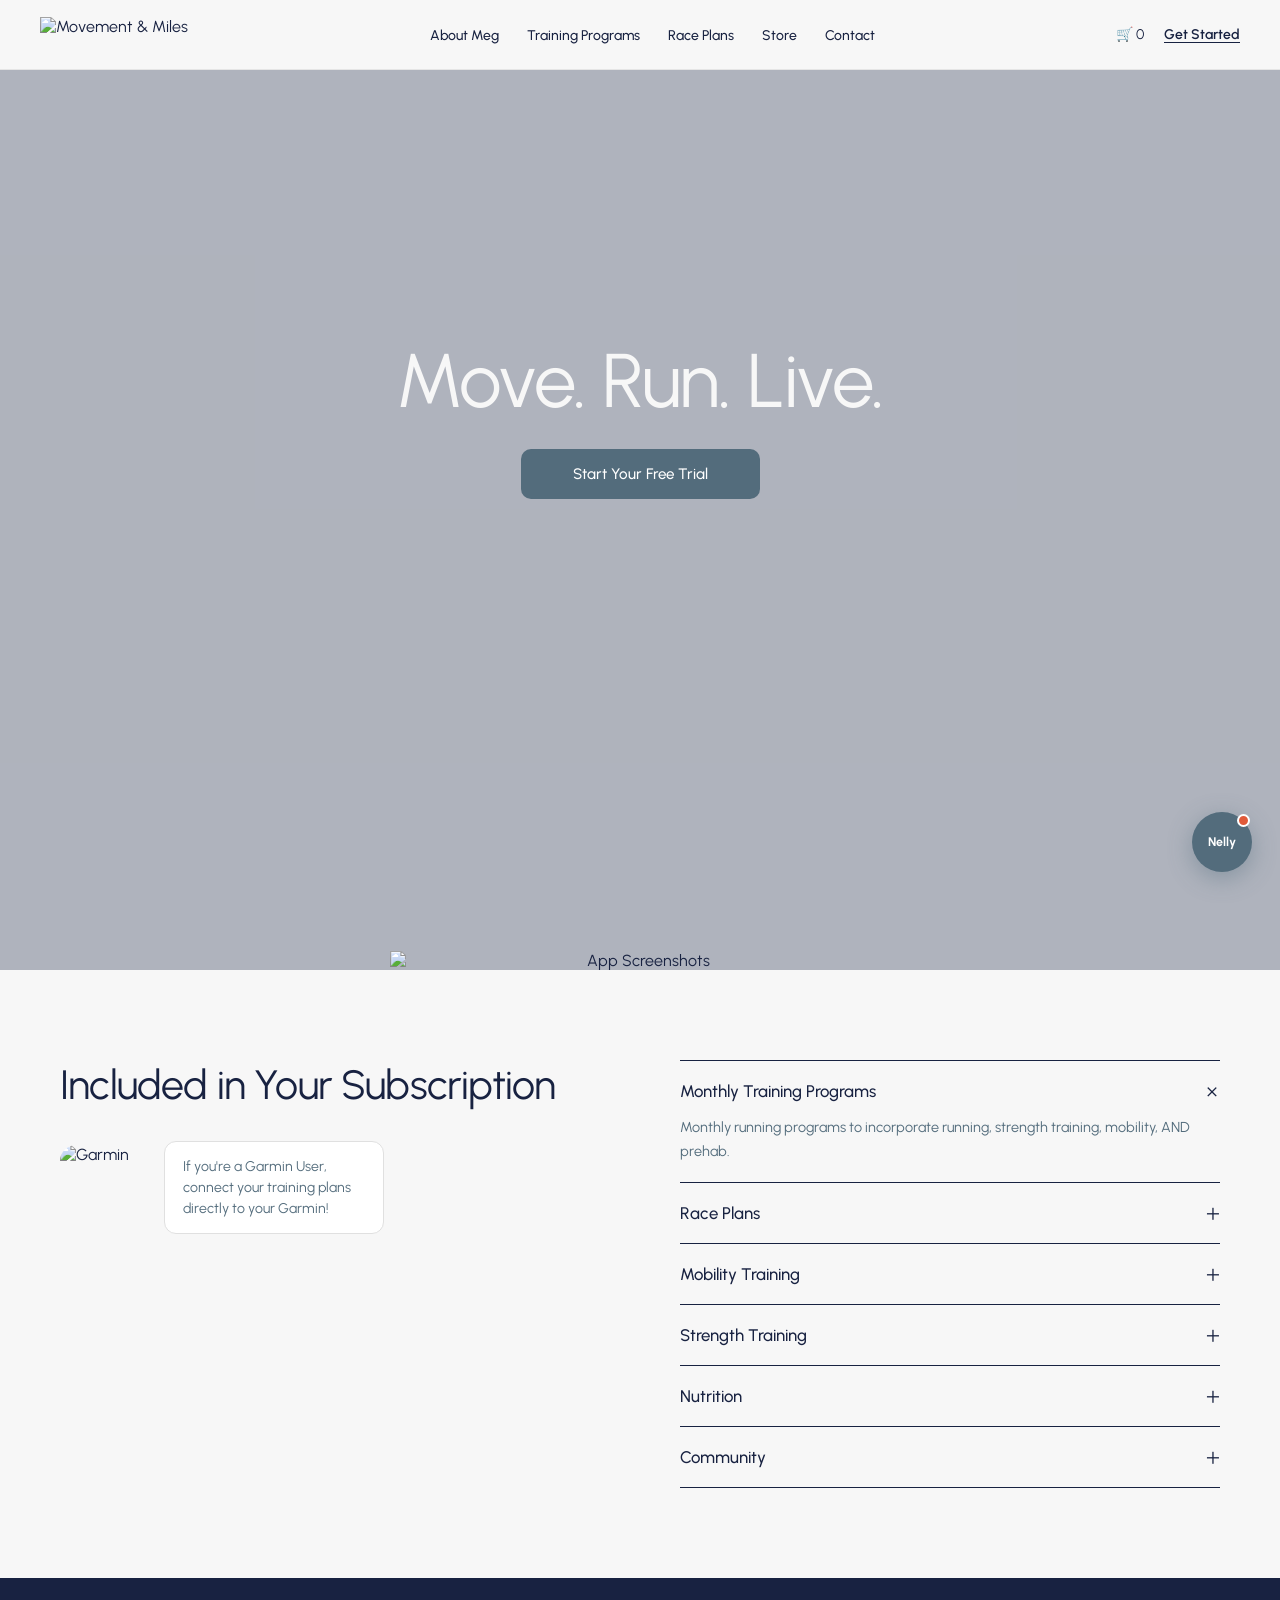
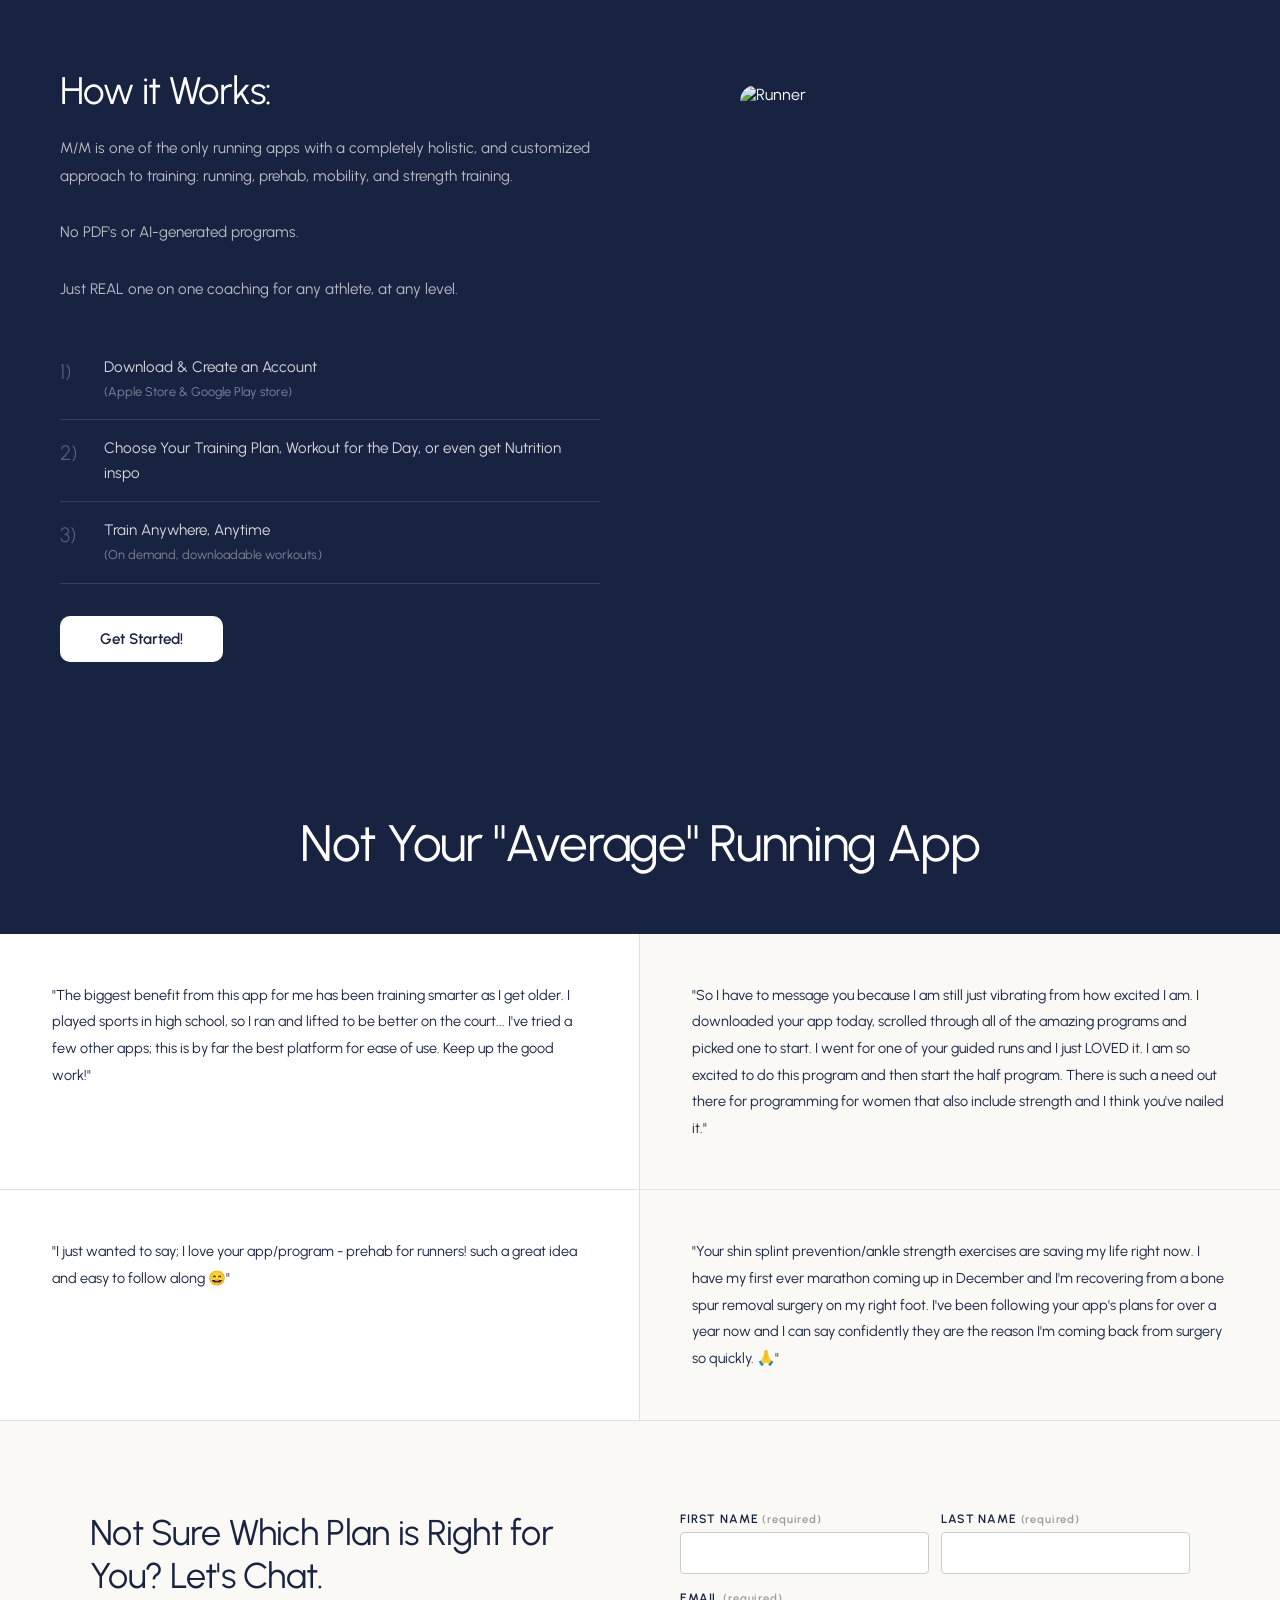
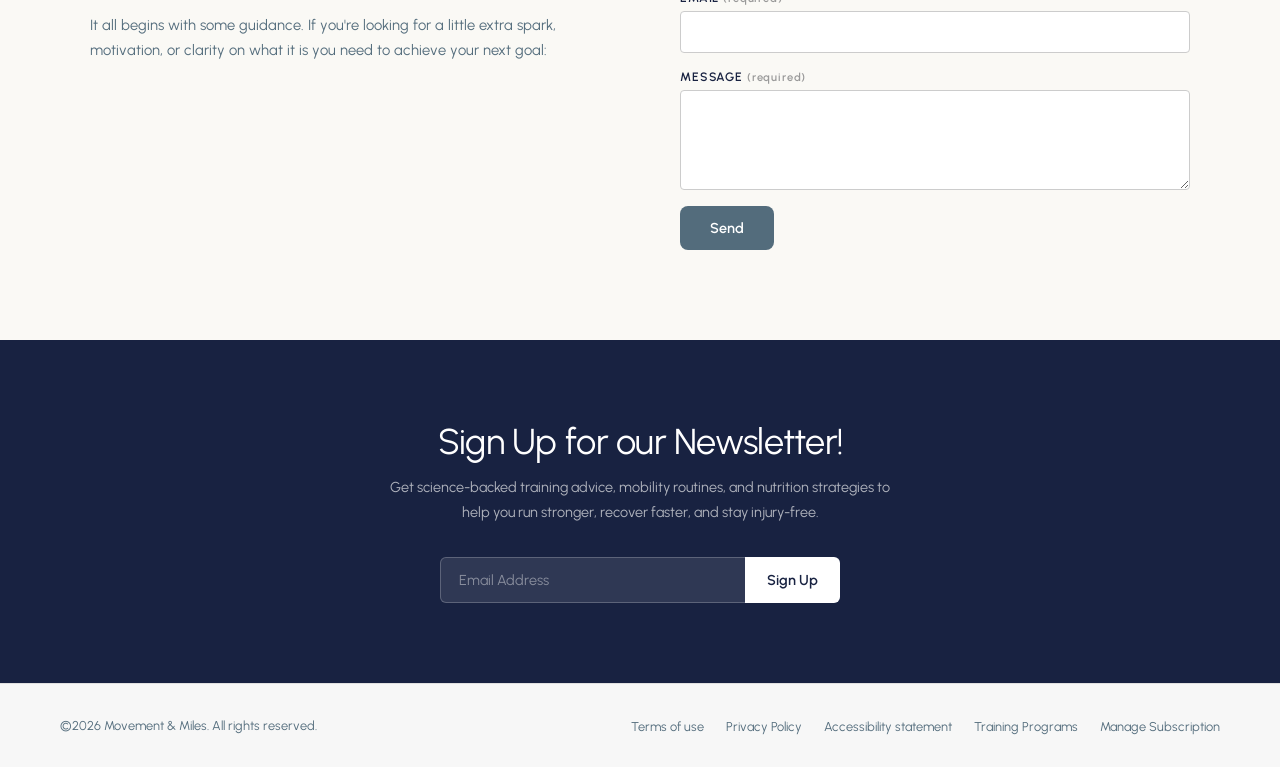
==== static/index.html @ 1eaef8fe "v4: Fix onclick quotes for Learn More buttons" ====
<!DOCTYPE html>
<html lang="en">
<head>
<meta charset="UTF-8" />
<meta name="viewport" content="width=device-width, initial-scale=1.0" />
<title>Movement & Miles</title>
<link href="https://fonts.googleapis.com/css2?family=Urbanist:ital,wght@0,300;0,400;0,500;0,600;0,700;1,400&display=swap" rel="stylesheet" />
<style>
  :root {
    --navy: #182241;
    --navy-mid: #536c7c;
    --bg: #f7f7f7;
    --bg-warm: #faf9f5;
    --white: #ffffff;
    --text: #182241;
    --muted: #536c7c;
    --btn: #536c7c;
    --btn-hover: #3e5460;
    --border: #e0e0e0;
  }
  * { margin:0; padding:0; box-sizing:border-box; }
  html { scroll-behavior:smooth; }
  body { background:var(--bg); color:var(--text); font-family:'Urbanist',sans-serif; font-weight:400; overflow-x:hidden; }
  .site-nav {
    position:fixed; top:0; left:0; right:0; z-index:200;
    display:flex; align-items:center; justify-content:space-between;
    padding:0 40px; height:70px;
    background:rgba(247,247,247,0.96); backdrop-filter:blur(8px);
    border-bottom:1px solid rgba(0,0,0,0.07);
  }
  .nav-logo img { height:36px; display:block; cursor:pointer; }
  .nav-links { display:flex; align-items:center; gap:28px; list-style:none; }
  .nav-links a { text-decoration:none; color:var(--text); font-size:0.875rem; font-weight:500; cursor:pointer; transition:color .2s; padding:4px 0; border-bottom:2px solid transparent; }
  .nav-links a:hover, .nav-links a.active { color:var(--navy-mid); border-bottom-color:var(--navy-mid); }
  .nav-right { display:flex; align-items:center; gap:20px; }
  .nav-cart { font-size:.875rem; color:var(--text); cursor:pointer; }
  .nav-get-started { background:transparent; border:none; font-family:'Urbanist',sans-serif; font-size:.875rem; font-weight:600; color:var(--text); cursor:pointer; text-decoration:underline; text-underline-offset:3px; }
  .page { display:none; padding-top:70px; }
  .page.active { display:block; }
  .btn-primary { display:inline-block; background:var(--btn); color:var(--white); border:none; padding:14px 40px; font-family:'Urbanist',sans-serif; font-size:.95rem; font-weight:500; cursor:pointer; border-radius:10px; transition:background .2s; text-decoration:none; }
  .btn-primary:hover { background:var(--btn-hover); }
  .btn-outline { display:inline-block; background:transparent; color:var(--navy); border:1px solid var(--navy); padding:10px 28px; font-family:'Urbanist',sans-serif; font-size:.85rem; font-weight:500; cursor:pointer; border-radius:8px; transition:all .2s; text-decoration:none; }
  .btn-outline:hover { background:var(--navy); color:var(--white); }
  .section-heading { font-family:'Urbanist',sans-serif; font-weight:400; letter-spacing:-.02em; color:var(--navy); line-height:1.1; }
  .tag { display:inline-block; font-size:.72rem; font-weight:600; letter-spacing:.08em; text-transform:uppercase; padding:4px 10px; border-radius:20px; }
  .tag-beginner { background:#e8f4e8; color:#2d6a2d; }
  .tag-intermediate { background:#fff3e0; color:#b35a00; }
  .tag-advanced { background:#fce4e4; color:#b33030; }
  .tag-all { background:#e8eaf6; color:#3949ab; }
  .hero { position:relative; min-height:100vh; display:flex; flex-direction:column; align-items:center; justify-content:center; text-align:center; overflow:hidden; }
  .hero-bg { position:absolute; inset:0; background-image:url('https://images.squarespace-cdn.com/content/v1/62da6d587c033c22c1b4475a/3ceddfcb-dece-4f51-a40f-10a068ba815c/IMG_9439.JPG'); background-size:cover; background-position:center top; }
  .hero-overlay { position:absolute; inset:0; background:rgba(24,34,65,.32); }
  .hero-content { position:relative; z-index:2; display:flex; flex-direction:column; align-items:center; gap:28px; padding-bottom:200px; }
  .hero-title { font-size:clamp(52px,7vw,76px); font-weight:400; letter-spacing:-.02em; color:#f7f7f7; line-height:1.05; }
  .hero-phones { position:absolute; bottom:0; left:50%; transform:translateX(-50%); z-index:2; }
  .hero-phones img { width:500px; max-width:55vw; object-fit:contain; display:block; }
  .subscription { background:var(--bg); padding:90px 60px; }
  .subscription-inner { display:grid; grid-template-columns:1fr 1fr; gap:80px; align-items:start; max-width:1180px; margin:0 auto; }
  .subscription-heading { font-size:clamp(28px,3.2vw,46px); font-weight:400; letter-spacing:-.02em; color:var(--navy); margin-bottom:32px; }
  .garmin-promo { display:flex; align-items:center; gap:18px; }
  .garmin-logo { width:86px; height:86px; object-fit:contain; border-radius:16px; }
  .garmin-bubble { border:1px solid var(--border); border-radius:12px; padding:14px 18px; font-size:.88rem; color:var(--muted); max-width:220px; line-height:1.5; background:var(--white); }
  .accordion-item { border-top:1px solid var(--navy); padding:18px 0; cursor:pointer; }
  .accordion-item:last-child { border-bottom:1px solid var(--navy); }
  .accordion-header { display:flex; justify-content:space-between; align-items:center; }
  .accordion-title { font-size:1.05rem; font-weight:500; color:var(--navy); }
  .accordion-icon { font-size:1.5rem; color:var(--navy); font-weight:300; transition:transform .25s; line-height:1; }
  .accordion-body { display:none; padding-top:12px; font-size:.9rem; color:var(--muted); line-height:1.7; }
  .accordion-item.open .accordion-icon { transform:rotate(45deg); }
  .accordion-item.open .accordion-body { display:block; }
  .how-section { background:var(--navy); padding:90px 60px; color:var(--white); }
  .how-inner { max-width:1180px; margin:0 auto; display:grid; grid-template-columns:1fr 1fr; gap:80px; align-items:center; }
  .how-heading { font-size:clamp(28px,3vw,44px); color:var(--white); font-weight:400; letter-spacing:-.02em; margin-bottom:20px; }
  .how-desc { font-size:.95rem; color:rgba(247,247,247,.72); line-height:1.85; margin-bottom:36px; }
  .how-step { display:flex; align-items:flex-start; gap:16px; padding:16px 0; border-bottom:1px solid rgba(255,255,255,.13); font-size:.95rem; color:rgba(247,247,247,.85); line-height:1.6; }
  .how-step-num { font-size:1.3rem; font-weight:300; color:rgba(255,255,255,.3); min-width:28px; flex-shrink:0; }
  .how-cta { display:inline-block; margin-top:32px; background:var(--white); color:var(--navy); padding:14px 40px; border-radius:10px; font-family:'Urbanist',sans-serif; font-size:.95rem; font-weight:600; cursor:pointer; border:none; text-decoration:none; transition:opacity .2s; }
  .how-cta:hover { opacity:.88; }
  .how-app-img { width:100%; max-width:420px; object-fit:cover; border-radius:16px; display:block; margin:0 auto; aspect-ratio:3/4; object-position:top; }
  .avg-heading-bar { background:var(--navy); padding:60px; text-align:center; }
  .avg-heading-bar h2 { font-size:clamp(26px,4vw,52px); color:var(--white); font-weight:400; letter-spacing:-.02em; }
  .testimonials-grid { display:grid; grid-template-columns:repeat(2,1fr); }
  .testimonial-card { padding:48px 52px; border-right:1px solid var(--border); border-bottom:1px solid var(--border); background:var(--white); }
  .testimonial-card:nth-child(even) { border-right:none; background:var(--bg-warm); }
  .testimonial-text { font-size:.9rem; line-height:1.85; color:var(--text); }
  .contact-section { background:var(--bg-warm); padding:90px 60px; }
  .contact-inner { max-width:1100px; margin:0 auto; display:grid; grid-template-columns:1fr 1fr; gap:80px; align-items:start; }
  .contact-heading { font-size:clamp(22px,2.8vw,38px); font-weight:400; letter-spacing:-.02em; margin-bottom:16px; }
  .contact-sub { font-size:.92rem; color:var(--muted); line-height:1.7; }
  .contact-form { display:flex; flex-direction:column; gap:16px; }
  .form-row { display:grid; grid-template-columns:1fr 1fr; gap:12px; }
  .form-field { display:flex; flex-direction:column; gap:6px; }
  .form-field label { font-size:.76rem; font-weight:600; letter-spacing:.07em; text-transform:uppercase; color:var(--navy); }
  .form-field input, .form-field textarea { background:var(--white); border:1px solid #ccc; padding:11px 14px; font-family:'Urbanist',sans-serif; font-size:.9rem; color:var(--text); outline:none; border-radius:4px; transition:border-color .2s; }
  .form-field input:focus, .form-field textarea:focus { border-color:var(--navy-mid); }
  .form-field textarea { height:100px; resize:vertical; }
  .form-submit { background:var(--btn); color:var(--white); border:none; padding:13px 30px; font-family:'Urbanist',sans-serif; font-size:.9rem; font-weight:600; cursor:pointer; border-radius:8px; align-self:flex-start; transition:background .2s; }
  .form-submit:hover { background:var(--btn-hover); }
  .newsletter-section { background:var(--navy); padding:80px 60px; text-align:center; }
  .newsletter-heading { font-size:clamp(22px,3vw,36px); color:var(--white); font-weight:400; letter-spacing:-.02em; margin-bottom:12px; }
  .newsletter-sub { font-size:.9rem; color:rgba(247,247,247,.68); max-width:520px; margin:0 auto 32px; line-height:1.75; }
  .newsletter-form { display:flex; max-width:400px; margin:0 auto; }
  .newsletter-input { flex:1; background:rgba(255,255,255,.1); border:1px solid rgba(255,255,255,.22); border-right:none; padding:13px 18px; color:var(--white); font-family:'Urbanist',sans-serif; font-size:.9rem; outline:none; border-radius:6px 0 0 6px; }
  .newsletter-input::placeholder { color:rgba(247,247,247,.45); }
  .newsletter-btn { background:var(--white); color:var(--navy); border:none; padding:13px 22px; font-family:'Urbanist',sans-serif; font-size:.9rem; font-weight:600; cursor:pointer; border-radius:0 6px 6px 0; transition:opacity .2s; }
  .newsletter-btn:hover { opacity:.88; }
  .page-hero { background:var(--bg); padding:60px 60px 40px; border-bottom:1px solid var(--border); }
  .page-hero h1 { font-size:clamp(36px,5vw,68px); font-weight:400; letter-spacing:-.02em; color:rgba(24,34,65,.18); line-height:1; }
  .program-section { padding:60px; }
  .program-section:nth-child(even) { background:var(--bg-warm); }
  .program-section-title { font-size:clamp(22px,2.5vw,32px); font-weight:400; letter-spacing:-.02em; color:var(--navy); margin-bottom:36px; padding-bottom:16px; border-bottom:1px solid var(--border); }
  .program-grid { display:grid; grid-template-columns:repeat(auto-fill,minmax(280px,1fr)); gap:24px; }
  .program-card { background:var(--white); border:1px solid var(--border); border-radius:12px; overflow:hidden; transition:transform .2s, box-shadow .2s; }
  .program-card:hover { transform:translateY(-4px); box-shadow:0 12px 40px rgba(0,0,0,.1); }
  .program-card-img { width:100%; height:180px; object-fit:cover; background:#eee; display:block; }
  .program-card-img-placeholder { width:100%; height:180px; background:linear-gradient(135deg,#e8edf2 0%,#c8d4dc 100%); display:flex; align-items:center; justify-content:center; font-size:2rem; }
  .program-card-body { padding:20px; }
  .program-card-title { font-size:1rem; font-weight:600; color:var(--navy); margin-bottom:10px; line-height:1.3; }
  .program-card-meta { display:flex; flex-direction:column; gap:4px; margin-bottom:14px; }
  .program-card-meta span { font-size:.82rem; color:var(--muted); }
  .program-card-footer { display:flex; justify-content:space-between; align-items:center; margin-top:14px; }
  .sign-up-banner { background:var(--navy); color:var(--white); text-align:center; padding:48px 60px; }
  .sign-up-banner h3 { font-size:clamp(20px,2.5vw,30px); font-weight:400; margin-bottom:20px; letter-spacing:-.01em; }
  .race-grid { display:grid; grid-template-columns:repeat(3,1fr); gap:28px; padding:60px; max-width:1300px; margin:0 auto; }
  .race-card { background:var(--white); border:1px solid var(--border); border-radius:12px; overflow:hidden; transition:transform .2s,box-shadow .2s; }
  .race-card:hover { transform:translateY(-4px); box-shadow:0 12px 40px rgba(0,0,0,.1); }
  .race-card-img { width:100%; height:200px; object-fit:cover; display:block; }
  .race-card-body { padding:20px 22px; }
  .race-card-title { font-size:1rem; font-weight:600; color:var(--navy); margin-bottom:12px; line-height:1.3; }
  .race-card-detail { font-size:.83rem; color:var(--muted); line-height:1.6; margin-bottom:16px; }
  .race-page-header { padding:50px 60px 30px; border-bottom:1px solid var(--border); }
  .race-page-header h1 { font-size:clamp(32px,4vw,52px); font-weight:400; letter-spacing:-.02em; color:var(--navy); margin-bottom:10px; }
  .race-page-header p { font-size:.95rem; color:var(--muted); max-width:600px; line-height:1.7; }
  .store-header { padding:50px 60px 30px; border-bottom:1px solid var(--border); }
  .store-header h1 { font-size:clamp(28px,4vw,48px); font-weight:400; letter-spacing:-.02em; color:var(--navy); margin-bottom:8px; }
  .store-header p { font-size:.95rem; color:var(--muted); max-width:600px; }
  .store-grid { display:grid; grid-template-columns:repeat(auto-fill,minmax(320px,1fr)); gap:32px; padding:60px; max-width:1300px; margin:0 auto; }
  .store-card { background:var(--white); border:1px solid var(--border); border-radius:12px; overflow:hidden; transition:transform .2s,box-shadow .2s; }
  .store-card:hover { transform:translateY(-4px); box-shadow:0 12px 40px rgba(0,0,0,.1); }
  .store-card-img { width:100%; height:280px; object-fit:cover; display:block; background:#f0f0f0; }
  .store-card-body { padding:24px; }
  .store-card-title { font-size:1.05rem; font-weight:600; color:var(--navy); margin-bottom:8px; }
  .store-card-price { font-size:1.1rem; font-weight:500; color:var(--navy-mid); margin-bottom:16px; }
  .store-card-desc { font-size:.88rem; color:var(--muted); line-height:1.7; margin-bottom:20px; }
  .add-to-cart { width:100%; background:var(--btn); color:var(--white); border:none; padding:13px; font-family:'Urbanist',sans-serif; font-size:.9rem; font-weight:600; cursor:pointer; border-radius:8px; transition:background .2s; }
  .add-to-cart:hover { background:var(--btn-hover); }
  footer { background:var(--bg); border-top:1px solid var(--border); padding:32px 60px; display:flex; justify-content:space-between; align-items:center; flex-wrap:wrap; gap:16px; }
  .footer-copy { font-size:.8rem; color:var(--muted); }
  .footer-links { display:flex; gap:22px; list-style:none; flex-wrap:wrap; }
  .footer-links a { font-size:.8rem; color:var(--muted); text-decoration:none; transition:color .2s; cursor:pointer; }
  .footer-links a:hover { color:var(--navy); }
  #nelly-widget { position:fixed; bottom:28px; right:28px; z-index:999; display:flex; flex-direction:column; align-items:flex-end; gap:12px; }
  #nelly-panel { display:none; flex-direction:column; width:360px; max-height:520px; background:var(--white); border:1px solid var(--border); border-radius:16px; overflow:hidden; box-shadow:0 20px 60px rgba(0,0,0,.15); animation:popUp .22s ease; }
  #nelly-panel.open { display:flex; }
  @keyframes popUp { from{opacity:0;transform:translateY(12px)}to{opacity:1;transform:translateY(0)} }
  .nelly-header { background:var(--navy); padding:15px 18px; display:flex; align-items:center; gap:12px; }
  .nelly-avatar { width:38px; height:38px; border-radius:50%; background:var(--btn); display:flex; align-items:center; justify-content:center; font-weight:700; font-size:1rem; color:var(--white); flex-shrink:0; }
  .nelly-info { flex:1; }
  .nelly-name-t { font-weight:600; font-size:.9rem; color:var(--white); }
  .nelly-status-t { font-size:.72rem; color:rgba(247,247,247,.6); }
  .nelly-close { background:none; border:none; color:rgba(247,247,247,.55); font-size:1.1rem; cursor:pointer; padding:4px; transition:color .2s; }
  .nelly-close:hover { color:var(--white); }
  #nelly-msgs { flex:1; overflow-y:auto; padding:14px; display:flex; flex-direction:column; gap:10px; background:var(--bg); }
  .nmsg { max-width:86%; padding:10px 14px; border-radius:12px; font-size:.84rem; line-height:1.6; }
  .nmsg.bot { background:var(--white); border:1px solid var(--border); color:var(--text); align-self:flex-start; border-radius:4px 12px 12px 12px; }
  .nmsg.user { background:var(--navy); color:var(--white); align-self:flex-end; border-radius:12px 4px 12px 12px; }
  #nelly-typing { display:none; align-self:flex-start; background:var(--white); border:1px solid var(--border); border-radius:4px 12px 12px 12px; padding:11px 16px; gap:4px; align-items:center; }
  #nelly-typing.show { display:flex; }
  .tdot { width:6px; height:6px; background:var(--muted); border-radius:50%; animation:tdot 1.2s infinite; }
  .tdot:nth-child(2){animation-delay:.18s}.tdot:nth-child(3){animation-delay:.36s}
  @keyframes tdot{0%,60%,100%{transform:translateY(0);opacity:.35}30%{transform:translateY(-5px);opacity:1}}
  .nelly-input-row { display:flex; gap:8px; padding:11px 13px; border-top:1px solid var(--border); background:var(--white); }
  #nelly-input { flex:1; border:1px solid var(--border); border-radius:8px; padding:9px 12px; font-family:'Urbanist',sans-serif; font-size:.84rem; color:var(--text); outline:none; background:var(--bg); transition:border-color .2s; }
  #nelly-input:focus { border-color:var(--navy-mid); }
  #nelly-input::placeholder { color:var(--muted); }
  #nelly-send { background:var(--navy); color:var(--white); border:none; border-radius:8px; padding:9px 14px; font-size:.85rem; cursor:pointer; transition:background .2s; }
  #nelly-send:hover { background:var(--btn-hover); }
  .nelly-powered { text-align:center; font-size:.65rem; color:var(--muted); padding:6px; background:var(--white); letter-spacing:.04em; }
  #nelly-bubble { width:60px; height:60px; background:var(--btn); border-radius:50%; display:flex; align-items:center; justify-content:center; cursor:pointer; box-shadow:0 6px 24px rgba(83,108,124,.45); transition:transform .2s,box-shadow .2s; position:relative; font-weight:700; font-size:.78rem; color:var(--white); letter-spacing:.01em; text-align:center; line-height:1.2; }
  #nelly-bubble:hover { transform:scale(1.07); box-shadow:0 10px 32px rgba(83,108,124,.6); }
  .bubble-ping { position:absolute; top:2px; right:2px; width:13px; height:13px; background:#e05a3a; border-radius:50%; border:2px solid var(--white); animation:bping 2.5s ease-in-out infinite; }
  @keyframes bping{0%,100%{opacity:1;transform:scale(1)}50%{opacity:.6;transform:scale(1.2)}}
  .fade-in { opacity:0; transform:translateY(20px); transition:opacity .55s ease,transform .55s ease; }
  .fade-in.visible { opacity:1; transform:translateY(0); }
  .nelly-buttons { display:flex; flex-wrap:wrap; gap:6px; align-self:flex-start; max-width:90%; margin-top:2px; }
  .nelly-qr { background:var(--white); border:1.5px solid var(--navy); color:var(--navy); padding:7px 14px; border-radius:18px; font-family:"Urbanist",sans-serif; font-size:.78rem; font-weight:600; cursor:pointer; transition:all .2s; line-height:1.3; }
  .nelly-qr:hover { background:var(--navy); color:var(--white); transform:translateY(-1px); }
  .nelly-link { color:var(--navy-mid); font-weight:600; text-decoration:underline; text-underline-offset:2px; cursor:pointer; transition:color .2s; }
  .nelly-link:hover { color:var(--navy); }

  /* ── ABOUT MEG PAGE ── */
  .about-hero { display:grid; grid-template-columns:1fr 1fr; gap:60px; max-width:1100px; margin:0 auto; padding:80px 60px; align-items:center; }
  .about-img { width:100%; border-radius:16px; object-fit:cover; aspect-ratio:4/5; }
  .about-content h2 { font-size:clamp(28px,3vw,42px); font-weight:400; letter-spacing:-.02em; color:var(--navy); margin-bottom:24px; }
  .about-content p { font-size:.92rem; color:var(--muted); line-height:1.85; margin-bottom:16px; }
  .about-content strong { color:var(--navy); }
  .about-certs { margin-top:20px; padding:20px 24px; background:var(--bg-warm); border-radius:12px; border:1px solid var(--border); }
  .about-certs p { font-size:.85rem; margin-bottom:0; }

  /* ── PROGRAM DETAIL PAGE ── */
  .detail-back { display:inline-flex; align-items:center; gap:6px; font-size:.88rem; font-weight:500; color:var(--navy-mid); cursor:pointer; text-decoration:none; padding:24px 60px 0; transition:color .2s; }
  .detail-back:hover { color:var(--navy); }
  .detail-hero { display:grid; grid-template-columns:1fr 1fr; gap:60px; max-width:1100px; margin:0 auto; padding:40px 60px 60px; align-items:start; }
  .detail-img { width:100%; border-radius:16px; object-fit:cover; aspect-ratio:4/3; background:#eee; }
  .detail-info h1 { font-size:clamp(24px,3vw,38px); font-weight:500; letter-spacing:-.02em; color:var(--navy); margin-bottom:16px; line-height:1.2; }
  .detail-meta { display:flex; flex-wrap:wrap; gap:10px; margin-bottom:20px; }
  .detail-meta .tag { font-size:.75rem; }
  .detail-duration { font-size:.88rem; color:var(--muted); font-weight:500; }
  .detail-weekly { font-size:.9rem; color:var(--text); line-height:1.7; margin-bottom:20px; padding:16px 20px; background:var(--bg); border-radius:10px; border:1px solid var(--border); }
  .detail-weekly strong { color:var(--navy); }
  .detail-desc { font-size:.9rem; color:var(--muted); line-height:1.85; margin-bottom:24px; }
  .detail-equip { font-size:.88rem; color:var(--text); line-height:1.7; margin-bottom:28px; }
  .detail-equip strong { color:var(--navy); }
  .detail-cta-box { background:var(--navy); border-radius:14px; padding:36px; text-align:center; margin-top:20px; }
  .detail-cta-box h3 { color:var(--white); font-weight:400; font-size:1.2rem; margin-bottom:6px; }
  .detail-cta-box p { color:rgba(247,247,247,.65); font-size:.88rem; margin-bottom:18px; }

  @media(max-width:768px) {
    .about-hero, .detail-hero { grid-template-columns:1fr; gap:30px; padding:40px 24px; }
    .detail-back { padding:16px 24px 0; }
    .site-nav { padding:0 16px; }
    .nav-links { display:none; }
    .race-grid { grid-template-columns:1fr; padding:30px 24px; }
  }
</style>
</head>
<body>

<nav class="site-nav">
  <a class="nav-logo" onclick="showPage('home')">
    <img src="https://images.squarespace-cdn.com/content/v1/62da6d587c033c22c1b4475a/9419ffc3-05b5-47a3-9911-0bc1ba1a990b/MovementMiles_Logo-02.png?format=300w" alt="Movement & Miles" />
  </a>
  <ul class="nav-links">
    <li><a onclick="showPage('about')" data-page="about">About Meg</a></li>
    <li><a onclick="showPage('training')" data-page="training">Training Programs</a></li>
    <li><a onclick="showPage('race')" data-page="race">Race Plans</a></li>
    <li><a onclick="showPage('store')" data-page="store">Store</a></li>
    <li><a onclick="showPage('home')" data-page="contact">Contact</a></li>
  </ul>
  <div class="nav-right">
    <span class="nav-cart">🛒 0</span>
    <button class="nav-get-started">Get Started</button>
  </div>
</nav>

<div id="page-home" class="page active">
  <section class="hero">
    <div class="hero-bg"></div>
    <div class="hero-overlay"></div>
    <div class="hero-content">
      <h1 class="hero-title">Move. Run. Live.</h1>
      <button class="btn-primary" style="padding:16px 52px">Start Your Free Trial</button>
    </div>
    <div class="hero-phones">
      <img src="https://images.squarespace-cdn.com/content/v1/62da6d587c033c22c1b4475a/c72e8684-9bad-454f-a4fd-4c4e3dc9f01f/Group_images.png" alt="App Screenshots" />
    </div>
  </section>

  <section class="subscription fade-in">
    <div class="subscription-inner">
      <div>
        <h2 class="subscription-heading">Included in Your Subscription</h2>
        <div class="garmin-promo">
          <img class="garmin-logo" src="https://images.squarespace-cdn.com/content/v1/62da6d587c033c22c1b4475a/d3888f0f-c97f-4852-8d72-7172acf5c98e/Garmin_Connect_app_1024x1024-02.png" alt="Garmin" />
          <div class="garmin-bubble">If you're a Garmin User, connect your training plans directly to your Garmin!</div>
        </div>
      </div>
      <div>
        <div class="accordion-item open"><div class="accordion-header" onclick="toggleAcc(this)"><span class="accordion-title">Monthly Training Programs</span><span class="accordion-icon">+</span></div><div class="accordion-body">Monthly running programs to incorporate running, strength training, mobility, AND prehab.</div></div>
        <div class="accordion-item"><div class="accordion-header" onclick="toggleAcc(this)"><span class="accordion-title">Race Plans</span><span class="accordion-icon">+</span></div><div class="accordion-body">Beginner – Advanced Plans: 5k, 10k, Half Marathon, Marathon, 50k — built for every level.</div></div>
        <div class="accordion-item"><div class="accordion-header" onclick="toggleAcc(this)"><span class="accordion-title">Mobility Training</span><span class="accordion-icon">+</span></div><div class="accordion-body">Mobility workouts and programs to improve your movement capacity, joint strength, and prevent injuries.</div></div>
        <div class="accordion-item"><div class="accordion-header" onclick="toggleAcc(this)"><span class="accordion-title">Strength Training</span><span class="accordion-icon">+</span></div><div class="accordion-body">Video AND voice-guided workouts for beginner – advanced athletes.</div></div>
        <div class="accordion-item"><div class="accordion-header" onclick="toggleAcc(this)"><span class="accordion-title">Nutrition</span><span class="accordion-icon">+</span></div><div class="accordion-body">Choose a plan based on your goal: endurance, strength training, or weight loss.</div></div>
        <div class="accordion-item"><div class="accordion-header" onclick="toggleAcc(this)"><span class="accordion-title">Community</span><span class="accordion-icon">+</span></div><div class="accordion-body">Join the Movement & Miles Community on Facebook. Exclusive offers, tips, and motivation.</div></div>
      </div>
    </div>
  </section>

  <section class="how-section fade-in">
    <div class="how-inner">
      <div>
        <h2 class="how-heading">How it Works:</h2>
        <p class="how-desc">M/M is one of the only running apps with a completely holistic, and customized approach to training: running, prehab, mobility, and strength training.<br><br>No PDF's or AI-generated programs.<br><br>Just REAL one on one coaching for any athlete, at any level.</p>
        <div>
          <div class="how-step"><span class="how-step-num">1)</span><span>Download &amp; Create an Account<br><small style="opacity:.55">(Apple Store &amp; Google Play store)</small></span></div>
          <div class="how-step"><span class="how-step-num">2)</span><span>Choose Your Training Plan, Workout for the Day, or even get Nutrition inspo</span></div>
          <div class="how-step"><span class="how-step-num">3)</span><span>Train Anywhere, Anytime<br><small style="opacity:.55">(On demand, downloadable workouts.)</small></span></div>
        </div>
        <a class="how-cta">Get Started!</a>
      </div>
      <div style="display:flex;justify-content:center">
        <img class="how-app-img" src="https://images.squarespace-cdn.com/content/v1/62da6d587c033c22c1b4475a/6548950d-9d8b-4be9-bbf6-6ac7c487a367/pexels-goumbik-669584.jpg" alt="Runner" />
      </div>
    </div>
  </section>

  <div class="fade-in">
    <div class="avg-heading-bar"><h2>Not Your "Average" Running App</h2></div>
    <div class="testimonials-grid">
      <div class="testimonial-card"><p class="testimonial-text">"The biggest benefit from this app for me has been training smarter as I get older. I played sports in high school, so I ran and lifted to be better on the court... I've tried a few other apps; this is by far the best platform for ease of use. Keep up the good work!"</p></div>
      <div class="testimonial-card"><p class="testimonial-text">"So I have to message you because I am still just vibrating from how excited I am. I downloaded your app today, scrolled through all of the amazing programs and picked one to start. I went for one of your guided runs and I just LOVED it. I am so excited to do this program and then start the half program. There is such a need out there for programming for women that also include strength and I think you've nailed it."</p></div>
      <div class="testimonial-card"><p class="testimonial-text">"I just wanted to say; I love your app/program - prehab for runners! such a great idea and easy to follow along 😄"</p></div>
      <div class="testimonial-card"><p class="testimonial-text">"Your shin splint prevention/ankle strength exercises are saving my life right now. I have my first ever marathon coming up in December and I'm recovering from a bone spur removal surgery on my right foot. I've been following your app's plans for over a year now and I can say confidently they are the reason I'm coming back from surgery so quickly. 🙏"</p></div>
    </div>
  </div>

  <section class="contact-section fade-in">
    <div class="contact-inner">
      <div>
        <h2 class="contact-heading">Not Sure Which Plan is Right for You? Let's Chat.</h2>
        <p class="contact-sub">It all begins with some guidance. If you're looking for a little extra spark, motivation, or clarity on what it is you need to achieve your next goal:</p>
      </div>
      <div class="contact-form">
        <div class="form-row">
          <div class="form-field"><label>First Name <span style="color:#999;font-size:.7rem;text-transform:none">(required)</span></label><input type="text" /></div>
          <div class="form-field"><label>Last Name <span style="color:#999;font-size:.7rem;text-transform:none">(required)</span></label><input type="text" /></div>
        </div>
        <div class="form-field"><label>Email <span style="color:#999;font-size:.7rem;text-transform:none">(required)</span></label><input type="email" /></div>
        <div class="form-field"><label>Message <span style="color:#999;font-size:.7rem;text-transform:none">(required)</span></label><textarea></textarea></div>
        <button class="form-submit">Send</button>
      </div>
    </div>
  </section>

  <section class="newsletter-section fade-in">
    <h2 class="newsletter-heading">Sign Up for our Newsletter!</h2>
    <p class="newsletter-sub">Get science-backed training advice, mobility routines, and nutrition strategies to help you run stronger, recover faster, and stay injury-free.</p>
    <div class="newsletter-form">
      <input class="newsletter-input" type="email" placeholder="Email Address" />
      <button class="newsletter-btn">Sign Up</button>
    </div>
  </section>

  <footer>
    <div class="footer-copy">&copy;2026 Movement & Miles. All rights reserved.</div>
    <ul class="footer-links">
      <li><a>Terms of use</a></li><li><a>Privacy Policy</a></li><li><a>Accessibility statement</a></li>
      <li><a onclick="showPage('training')">Training Programs</a></li><li><a>Manage Subscription</a></li>
    </ul>
  </footer>
</div>

<div id="page-about" class="page">
  <div class="about-hero">
    <img class="about-img" src="https://images.squarespace-cdn.com/content/v1/62da6d587c033c22c1b4475a/9f593b9b-c3ca-4504-88ef-0673a444f243/Screenshot+2025-09-16+at+2.07.49+PM.png" alt="Meg" />
    <div class="about-content">
      <h2>Hi, I'm Meg:</h2>
      <p><strong>In 2013 I became a certified personal trainer.</strong></p>
      <p><strong>In 2014, I got a L2 CrossFit certification. I love lifting.</strong></p>
      <p><strong>In 2015, I became a certified running coach.</strong></p>
      <p><strong>In 2016, I became a founding trainer of an audio-guided running app, which took me to New York City.</strong></p>
      <p><strong>And in 2019, I created my own app, Movement &amp; Miles, and moved to Colorado. Trail running truly stole my heart.</strong></p>
      <div class="about-certs">
        <p><strong>My current certifications are: RRCA, UESCA, NASM CPT/CNC, USATF, CrossFit L2.</strong></p>
      </div>
      <p style="margin-top:20px"><strong>But let's rewind.</strong></p>
      <p>I ran track at Georgia State University, the 800 meter race, and in 2011, I graduated with a degree in Journalism. After graduation, I dabbled in PR and marketing for a while, but eventually decided the 9-5 wasn't for me and that my true passion was in helping to coach, teach, and work with athletes.</p>
      <p>Post-college, my personal running journey really took off. I went from running the 800 meter race, to running several half marathons, a few marathons, and then I got REALLY into ultra running, all the while simultaneously crafting my holistic approach to running through certifications, courses, my own personal injuries, and working with 1:1 clients. As an injury-prone athlete myself, I became SO curious as to WHY there were no apps or coaches out there with a really comprehensive and holistic approach to running. But I knew I had the skills and experience to build something to fill that niche, so I did.</p>
      <p>And now we're here. And I'm stoked you found me. There's nothing I love more than the opportunity to coach someone who relates to my approach and my coaching.</p>
    </div>
  </div>
  <section class="newsletter-section">
    <h2 class="newsletter-heading">Sign Up for our Newsletter!</h2>
    <p class="newsletter-sub">Get science-backed training advice, mobility routines, and nutrition strategies delivered to your inbox.</p>
    <div class="newsletter-form"><input class="newsletter-input" type="email" placeholder="Email Address" /><button class="newsletter-btn">Sign Up</button></div>
  </section>
  <footer>
    <div class="footer-copy">&copy;2026 Movement &amp; Miles. All rights reserved.</div>
    <ul class="footer-links">
      <li><a>Terms of use</a></li><li><a>Privacy Policy</a></li>
      <li><a onclick="showPage('home')">Home</a></li>
      <li><a onclick="showPage('training')">Training Programs</a></li>
    </ul>
  </footer>
</div>

<div id="page-training" class="page">
  <div class="page-hero">
    <h1>Monthly Training<br>Programs:</h1>
  </div>
  <div class="program-section">
    <h2 class="program-section-title">Running Programs:</h2>
    <div class="program-grid">
      <div class="program-card"><img class="program-card-img" src="https://images.squarespace-cdn.com/content/v1/62da6d587c033c22c1b4475a/fbf798a2-5b50-43bb-a1cc-5d69579c16c2/pexels-cottonbro-4753884.jpg" alt="Walk to Run" /><div class="program-card-body"><div class="program-card-title">Walk to Run: A Beginner's Guide to Starting Your Fitness Journey</div><div class="program-card-meta"><span><span class="tag tag-beginner">Beginner</span></span><span>⏱ 3 weeks</span><span>4 run/walk, 1 mobility, 2 strength workouts/week</span></div><button class="btn-outline" onclick="showDetail('3-week-beginner-walk-to-run')">Learn More</button></div></div>
      <div class="program-card"><img class="program-card-img" src="https://images.squarespace-cdn.com/content/v1/62da6d587c033c22c1b4475a/15e0db8f-33c4-4a58-b325-aed10e9d6c54/pexels-magda-ehlers-pexels-4065511.jpg" alt="Walk to Run Part 2" /><div class="program-card-body"><div class="program-card-title">Walk to Run: Part 2</div><div class="program-card-meta"><span><span class="tag tag-beginner">Beginner</span></span><span>⏱ 6 weeks</span><span>4 run/walk, 1 mobility, 2 strength workouts/week</span></div><button class="btn-outline" onclick="showDetail('6-week-beginner-walk-to-run')">Learn More</button></div></div>
      <div class="program-card"><div class="program-card-img-placeholder">🏃‍♀️</div><div class="program-card-body"><div class="program-card-title">Miles + Bodyweight Strength</div><div class="program-card-meta"><span><span class="tag tag-beginner">Beginner</span></span><span>⏱ 8 weeks</span><span>4–5 runs, 1–2 mobility, 2 bodyweight strength/week</span></div><button class="btn-outline" onclick="showDetail('beginner-outdoor-running-plan')">Learn More</button></div></div>
      <div class="program-card"><div class="program-card-img-placeholder">💪</div><div class="program-card-body"><div class="program-card-title">Beginners: Total Package</div><div class="program-card-meta"><span><span class="tag tag-beginner">Beginner</span></span><span>⏱ 8 weeks</span><span>4–5 runs, 1 mobility, 2 strength workouts/week</span></div><button class="btn-outline" onclick="showDetail('beginner-treadmill-outdoor')">Learn More</button></div></div>
      <div class="program-card"><div class="program-card-img-placeholder">🏅</div><div class="program-card-body"><div class="program-card-title">Building Endurance & Strength</div><div class="program-card-meta"><span><span class="tag tag-beginner">Beginner</span></span><span>⏱ 6 weeks</span><span>4 runs, 1 mobility, 2 strength workouts/week</span></div><button class="btn-outline" onclick="showDetail('building-endurance')">Learn More</button></div></div>
      <div class="program-card"><div class="program-card-img-placeholder">⚡</div><div class="program-card-body"><div class="program-card-title">Strides + Calisthenics</div><div class="program-card-meta"><span><span class="tag tag-intermediate">Intermediate</span></span><span>⏱ 6 weeks</span><span>4 runs, 2 bodyweight strength, 1–2 mobility/week</span></div><button class="btn-outline" onclick="showDetail('outdoor-miles-bodyweight-strength')">Learn More</button></div></div>
      <div class="program-card"><div class="program-card-img-placeholder">🌿</div><div class="program-card-body"><div class="program-card-title">Outdoor Miles + Weights</div><div class="program-card-meta"><span><span class="tag tag-intermediate">Intermediate</span></span><span>⏱ 4 weeks</span><span>4 runs, 2 strength, 1–2 mobility workouts/week</span></div><button class="btn-outline" onclick="showDetail('intermediate-outdoor-running-weights')">Learn More</button></div></div>
      <div class="program-card"><div class="program-card-img-placeholder">🔥</div><div class="program-card-body"><div class="program-card-title">Endurance & Strength</div><div class="program-card-meta"><span><span class="tag tag-intermediate">Intermediate</span></span><span>⏱ 8 weeks</span><span>5 runs, 2 strength, 1–2 mobility workouts/week</span></div><button class="btn-outline" onclick="showDetail('intermediate-treadmill-outdoor-running-plan')">Learn More</button></div></div>
      <div class="program-card"><div class="program-card-img-placeholder">🎯</div><div class="program-card-body"><div class="program-card-title">Run + Lift</div><div class="program-card-meta"><span><span class="tag tag-advanced">Advanced</span></span><span>⏱ 6 weeks</span><span>3 runs, 3 strength, 1–2 mobility workouts/week</span></div><button class="btn-outline" onclick="showDetail('run-lift')">Learn More</button></div></div>
      <div class="program-card"><div class="program-card-img-placeholder">🚀</div><div class="program-card-body"><div class="program-card-title">Endurance, Speed, and Strength</div><div class="program-card-meta"><span><span class="tag tag-advanced">Advanced</span></span><span>⏱ 6 weeks</span><span>2 speed, 2 endurance, 2 strength, 1 mobility/week</span></div><button class="btn-outline" onclick="showDetail('fast-track')">Learn More</button></div></div>
      <div class="program-card"><div class="program-card-img-placeholder">🏆</div><div class="program-card-body"><div class="program-card-title">Peak Endurance & Power</div><div class="program-card-meta"><span><span class="tag tag-advanced">Advanced</span></span><span>⏱ 6 weeks</span><span>5 runs, 2 strength, 1–2 mobility workouts/week</span></div><button class="btn-outline" onclick="showDetail('advanced-treadmill-outdoor-running')">Learn More</button></div></div>
    </div>
  </div>
  <div class="sign-up-banner"><h3>Sign Up For Your Free Month</h3><button class="btn-primary">Get Started</button></div>
  <div class="program-section">
    <h2 class="program-section-title">Strength Training Programs:</h2>
    <div class="program-grid">
      <div class="program-card"><div class="program-card-img-placeholder">💪</div><div class="program-card-body"><div class="program-card-title">Bodyweight & Bands</div><div class="program-card-meta"><span><span class="tag tag-beginner">Beginner</span></span><span>⏱ 4 weeks</span><span>3 bodyweight strength + 2 mobility/week</span></div><button class="btn-outline" onclick="showDetail('bodyweight-bands')">Learn More</button></div></div>
      <div class="program-card"><div class="program-card-img-placeholder">🏋️</div><div class="program-card-body"><div class="program-card-title">Strength Starts Here!</div><div class="program-card-meta"><span><span class="tag tag-beginner">Beginner</span></span><span>⏱ 2 weeks</span><span>3 strength + 2 mobility/week</span></div><button class="btn-outline" onclick="showDetail('strength-starts-here')">Learn More</button></div></div>
      <div class="program-card"><div class="program-card-img-placeholder">⚙️</div><div class="program-card-body"><div class="program-card-title">Pure Strength</div><div class="program-card-meta"><span><span class="tag tag-beginner">Beginner</span></span><span>⏱ 6 weeks</span><span>3 strength + 1 mobility/week</span></div><button class="btn-outline" onclick="showDetail('pure-strength')">Learn More</button></div></div>
      <div class="program-card"><div class="program-card-img-placeholder">🔩</div><div class="program-card-body"><div class="program-card-title">Stronger Strides</div><div class="program-card-meta"><span><span class="tag tag-intermediate">Intermediate</span></span><span>⏱ 6 weeks</span><span>2 strength + 1 mobility/week</span></div><button class="btn-outline" onclick="showDetail('stronger-strides')">Learn More</button></div></div>
      <div class="program-card"><div class="program-card-img-placeholder">🏅</div><div class="program-card-body"><div class="program-card-title">Total Body Power</div><div class="program-card-meta"><span><span class="tag tag-intermediate">Intermediate</span></span><span>⏱ 6 weeks</span><span>4 strength + 1 mobility/week</span></div><button class="btn-outline" onclick="showDetail('runners-strength-mobility-and-prehab')">Learn More</button></div></div>
      <div class="program-card"><div class="program-card-img-placeholder">🔱</div><div class="program-card-body"><div class="program-card-title">Total Power & Strength</div><div class="program-card-meta"><span><span class="tag tag-advanced">Advanced</span></span><span>⏱ 6 weeks</span><span>3 strength + 1 mobility/week</span></div><button class="btn-outline" onclick="showDetail('total-power-strength')">Learn More</button></div></div>
    </div>
  </div>
  <div class="program-section" style="background:var(--bg-warm)">
    <h2 class="program-section-title">Mobility & Prehab Programs:</h2>
    <div class="program-grid">
      <div class="program-card"><div class="program-card-img-placeholder">🧘</div><div class="program-card-body"><div class="program-card-title">Prehab: Knee/ITBS + Mobility</div><div class="program-card-meta"><span><span class="tag tag-all">All Levels</span></span><span>⏱ 4 weeks</span><span>2 mobility + 2 prehab/week</span></div><button class="btn-outline" onclick="showDetail('beginner-prehab-mobility-and-strength-plan')">Learn More</button></div></div>
      <div class="program-card"><div class="program-card-img-placeholder">🌀</div><div class="program-card-body"><div class="program-card-title">Mobility Master</div><div class="program-card-meta"><span><span class="tag tag-all">All Levels</span></span><span>⏱ 4 weeks</span><span>3 mobility + flexibility/week</span></div><button class="btn-outline" onclick="showDetail('trail-running-strength-essentials-1')">Learn More</button></div></div>
      <div class="program-card"><div class="program-card-img-placeholder">🦵</div><div class="program-card-body"><div class="program-card-title">Trail/Road Running Prehab Essentials</div><div class="program-card-meta"><span><span class="tag tag-all">All Levels</span></span><span>⏱ 6 weeks</span><span>2 strength/prehab + 1 mobility/week</span></div><button class="btn-outline" onclick="showDetail('trail-road-prehab')">Learn More</button></div></div>
      <div class="program-card"><div class="program-card-img-placeholder">🦶</div><div class="program-card-body"><div class="program-card-title">Ankle, Foot, and Calf Strength</div><div class="program-card-meta"><span><span class="tag tag-all">All Levels</span></span><span>📚 10 modules</span></div><button class="btn-outline" onclick="showDetail('ankle-foot-calf')">Learn More</button></div></div>
      <div class="program-card"><div class="program-card-img-placeholder">🩹</div><div class="program-card-body"><div class="program-card-title">ITBS/Knee Pain Workout Collection</div><div class="program-card-meta"><span><span class="tag tag-all">All Levels</span></span><span>📚 10 modules</span></div><button class="btn-outline" onclick="showDetail('itbs-knee-pain')">Learn More</button></div></div>
      <div class="program-card"><div class="program-card-img-placeholder">✨</div><div class="program-card-body"><div class="program-card-title">The Ultimate Mobility Plan</div><div class="program-card-meta"><span><span class="tag tag-all">All Levels</span></span><span>⏱ 4 weeks</span><span>3 mobility + flexibility/week</span></div><button class="btn-outline" onclick="showDetail('the-ultimate-mobility-plan')">Learn More</button></div></div>
    </div>
  </div>
  <div class="sign-up-banner"><h3>Sign Up For Your Free Month</h3><button class="btn-primary">Get Started</button></div>
  <footer>
    <div class="footer-copy">&copy;2026 Movement & Miles. All rights reserved.</div>
    <ul class="footer-links">
      <li><a>Terms of use</a></li><li><a>Privacy Policy</a></li>
      <li><a onclick="showPage('home')">Home</a></li>
      <li><a onclick="showPage('race')">Race Plans</a></li>
    </ul>
  </footer>
</div>

<div id="page-race" class="page">
  <div class="race-page-header">
    <h1>Race Programs</h1>
    <p>Beginner to advanced race plans for 5K, 10K, Half Marathon, Full Marathon, and 50K — each combining running, strength training, and mobility.</p>
  </div>
  <div class="race-grid">
    <div class="race-card"><img class="race-card-img" src="https://images.squarespace-cdn.com/content/v1/62da6d587c033c22c1b4475a/5b0c54e8-42fd-4b33-bf2b-bc72c55dd06a/pexels-zeal-creative-studios-58866141-34043592.jpg" alt="5K Treadmill" /><div class="race-card-body"><div class="race-card-title">8-Week Beginner 5K Running Plan for Treadmill & Outdoor</div><div><span class="tag tag-beginner">Beginner</span></div><div class="race-card-detail" style="margin-top:10px">⏱ 8 weeks · Treadmill & outdoor running, strength & mobility</div><a class="btn-outline" href="https://movementandmiles.com/8-week-beginner-5k" target="_blank">Learn More</a></div></div>
    <div class="race-card"><img class="race-card-img" src="https://images.squarespace-cdn.com/content/v1/62da6d587c033c22c1b4475a/7dfcd387-1df0-4ec0-bb35-b181e6cdbc18/app+pics+17.jpg" alt="5K Outdoor" /><div class="race-card-body"><div class="race-card-title">Beginner 5k Plan (Outdoor)</div><div><span class="tag tag-beginner">Beginner</span></div><div class="race-card-detail" style="margin-top:10px">⏱ 8 weeks · Outdoor running, strength & mobility</div><a class="btn-outline" href="https://movementandmiles.com/beginner-5k-outdoor" target="_blank">Learn More</a></div></div>
    <div class="race-card"><img class="race-card-img" src="https://images.squarespace-cdn.com/content/v1/62da6d587c033c22c1b4475a/eebdca4d-cee6-4b56-a210-092ad12ee4b4/pexels-mehedi-hasan-214983325-30704307.jpg" alt="10K Beginner" /><div class="race-card-body"><div class="race-card-title">Beginner 10k Plan</div><div><span class="tag tag-beginner">Beginner</span></div><div class="race-card-detail" style="margin-top:10px">⏱ 8 weeks · Outdoor & treadmill, strength & mobility</div><a class="btn-outline" href="https://movementandmiles.com/beginner-10k" target="_blank">Learn More</a></div></div>
    <div class="race-card"><img class="race-card-img" src="https://images.squarespace-cdn.com/content/v1/62da6d587c033c22c1b4475a/79e9f849-1cb9-4a89-80c7-5be5b1e531e0/pexels-bohlemedia-2803158.jpg" alt="Half Marathon Beginner" /><div class="race-card-body"><div class="race-card-title">Beginner Half Marathon Plan</div><div><span class="tag tag-beginner">Beginner</span></div><div class="race-card-detail" style="margin-top:10px">⏱ 20 weeks · Outdoor running, strength & mobility</div><a class="btn-outline" href="https://movementandmiles.com/beginner-half-marathon" target="_blank">Learn More</a></div></div>
    <div class="race-card"><img class="race-card-img" src="https://images.squarespace-cdn.com/content/v1/62da6d587c033c22c1b4475a/cfd5946f-d3d6-4818-b306-e6ac13138b1c/pexels-cottonbro-5319375.jpg" alt="Marathon Beginner" /><div class="race-card-body"><div class="race-card-title">Beginner Marathon Plan</div><div><span class="tag tag-beginner">Beginner</span></div><div class="race-card-detail" style="margin-top:10px">⏱ 20 weeks · Outdoor running, strength & mobility</div><a class="btn-outline" href="https://movementandmiles.com/beginner-marathon" target="_blank">Learn More</a></div></div>
    <div class="race-card"><div style="width:100%;height:200px;background:linear-gradient(135deg,#e8edf2,#c8d4dc);display:flex;align-items:center;justify-content:center;font-size:3rem">🏃</div><div class="race-card-body"><div class="race-card-title">Intermediate 5k Plan (Outdoor)</div><div><span class="tag tag-intermediate">Intermediate</span></div><div class="race-card-detail" style="margin-top:10px">⏱ 8 weeks · Outdoor running, strength & mobility</div><a class="btn-outline" href="https://movementandmiles.com/intermediate-5k-outdoor" target="_blank">Learn More</a></div></div>
    <div class="race-card"><div style="width:100%;height:200px;background:linear-gradient(135deg,#e8edf2,#c8d4dc);display:flex;align-items:center;justify-content:center;font-size:3rem">⚡</div><div class="race-card-body"><div class="race-card-title">Intermediate Half Marathon Plan (Outdoor)</div><div><span class="tag tag-intermediate">Intermediate</span></div><div class="race-card-detail" style="margin-top:10px">⏱ 10 weeks · ~15 mi/week base required</div><a class="btn-outline" href="https://movementandmiles.com/intermediate-half-marathon" target="_blank">Learn More</a></div></div>
    <div class="race-card"><div style="width:100%;height:200px;background:linear-gradient(135deg,#e8edf2,#c8d4dc);display:flex;align-items:center;justify-content:center;font-size:3rem">🏆</div><div class="race-card-body"><div class="race-card-title">Advanced Half Marathon</div><div><span class="tag tag-advanced">Advanced</span></div><div class="race-card-detail" style="margin-top:10px">⏱ 12 weeks · Outdoor running, strength & mobility</div><a class="btn-outline" href="https://movementandmiles.com/advanced-half-marathon" target="_blank">Learn More</a></div></div>
    <div class="race-card"><div style="width:100%;height:200px;background:linear-gradient(135deg,#e8edf2,#c8d4dc);display:flex;align-items:center;justify-content:center;font-size:3rem">🌄</div><div class="race-card-body"><div class="race-card-title">Tread/Out Marathon Plan</div><div><span class="tag tag-intermediate">Intermediate – Advanced</span></div><div class="race-card-detail" style="margin-top:10px">⏱ 16 weeks · Treadmill & outdoor, strength & mobility</div><a class="btn-outline" href="https://movementandmiles.com/tread-out-marathon" target="_blank">Learn More</a></div></div>
    <div class="race-card"><div style="width:100%;height:200px;background:linear-gradient(135deg,#e8edf2,#c8d4dc);display:flex;align-items:center;justify-content:center;font-size:3rem">🦅</div><div class="race-card-body"><div class="race-card-title">50k Race Plan</div><div><span class="tag tag-intermediate">Intermediate – Advanced</span></div><div class="race-card-detail" style="margin-top:10px">⏱ 16 weeks · Experience in marathons or 25+ mi/week required</div><a class="btn-outline" href="https://movementandmiles.com/50k-race-plan" target="_blank">Learn More</a></div></div>
    <div class="race-card"><div style="width:100%;height:200px;background:linear-gradient(135deg,#e8edf2,#c8d4dc);display:flex;align-items:center;justify-content:center;font-size:3rem">🎯</div><div class="race-card-body"><div class="race-card-title">7 Weeks To 10 Miles Plan</div><div><span class="tag tag-advanced">Advanced</span></div><div class="race-card-detail" style="margin-top:10px">⏱ 7 weeks · Outdoor running, strength & mobility</div><a class="btn-outline" href="https://movementandmiles.com/7-weeks-to-10-miles" target="_blank">Learn More</a></div></div>
  </div>
  <div class="sign-up-banner"><h3>Sign Up for your free month</h3><button class="btn-primary">Get Started</button></div>
  <section class="newsletter-section">
    <h2 class="newsletter-heading">Sign Up for our Newsletter!</h2>
    <p class="newsletter-sub">Get science-backed training advice, mobility routines, and nutrition strategies delivered to your inbox.</p>
    <div class="newsletter-form"><input class="newsletter-input" type="email" placeholder="Email Address" /><button class="newsletter-btn">Sign Up</button></div>
  </section>
  <footer>
    <div class="footer-copy">&copy;2026 Movement & Miles. All rights reserved.</div>
    <ul class="footer-links">
      <li><a>Terms of use</a></li><li><a>Privacy Policy</a></li>
      <li><a onclick="showPage('home')">Home</a></li>
      <li><a onclick="showPage('training')">Training Programs</a></li>
    </ul>
  </footer>
</div>

<div id="page-store" class="page">
  <div class="store-header">
    <h1>Explore Our Fitness Store</h1>
    <p>Training accessories and recovery products designed to support your M&M journey.</p>
  </div>
  <div class="store-grid">
    <div class="store-card">
      <img class="store-card-img" src="https://images.squarespace-cdn.com/content/v1/62da6d587c033c22c1b4475a/089c64be-8080-4f7b-82fc-802ce74d281f/Movement+%26+Miles+%284%29.png" alt="M/M Bands Kit" />
      <div class="store-card-body">
        <div class="store-card-title">M/M Bands Kit</div>
        <div class="store-card-price">$14.99</div>
        <div class="store-card-desc">The official Movement & Miles resistance bands kit. Four resistance levels (Light, Moderate, Heavy, X-Heavy) to support your strength training and prehab workouts inside the app.</div>
        <button class="add-to-cart">Add to Cart</button>
      </div>
    </div>
  </div>
  <section class="newsletter-section" style="margin-top:60px">
    <h2 class="newsletter-heading">Sign Up for our Newsletter!</h2>
    <p class="newsletter-sub">Get science-backed training advice, mobility routines, and nutrition strategies delivered to your inbox.</p>
    <div class="newsletter-form"><input class="newsletter-input" type="email" placeholder="Email Address" /><button class="newsletter-btn">Sign Up</button></div>
  </section>
  <footer>
    <div class="footer-copy">&copy;2026 Movement & Miles. All rights reserved.</div>
    <ul class="footer-links">
      <li><a>Terms of use</a></li><li><a>Privacy Policy</a></li>
      <li><a onclick="showPage('home')">Home</a></li>
      <li><a onclick="showPage('training')">Training Programs</a></li>
      <li><a onclick="showPage('race')">Race Plans</a></li>
    </ul>
  </footer>
</div>

<div id="page-detail" class="page">
  <a class="detail-back" onclick="showPage('training')">← Back to Training Programs</a>
  <div class="detail-hero">
    <img class="detail-img" id="detail-img" src="" alt="" />
    <div class="detail-info">
      <h1 id="detail-title"></h1>
      <div class="detail-meta">
        <span class="tag" id="detail-tag"></span>
        <span class="detail-duration" id="detail-duration"></span>
      </div>
      <div class="detail-weekly" id="detail-weekly"></div>
      <div class="detail-desc" id="detail-desc"></div>
      <div class="detail-equip" id="detail-equip"></div>
      <div class="detail-cta-box">
        <h3>Join Movement &amp; Miles</h3>
        <p>First Month is Free!</p>
        <a class="btn-primary" href="https://movementandmiles.ymove.app/p" target="_blank" style="background:var(--white);color:var(--navy);font-weight:600">Sign Up Today</a>
      </div>
    </div>
  </div>
  <section class="newsletter-section">
    <h2 class="newsletter-heading">Sign Up for our Newsletter!</h2>
    <p class="newsletter-sub">Get science-backed training advice, mobility routines, and nutrition strategies delivered to your inbox.</p>
    <div class="newsletter-form"><input class="newsletter-input" type="email" placeholder="Email Address" /><button class="newsletter-btn">Sign Up</button></div>
  </section>
  <footer>
    <div class="footer-copy">&copy;2026 Movement &amp; Miles. All rights reserved.</div>
    <ul class="footer-links">
      <li><a>Terms of use</a></li><li><a>Privacy Policy</a></li>
      <li><a onclick="showPage('home')">Home</a></li>
      <li><a onclick="showPage('training')">Training Programs</a></li>
    </ul>
  </footer>
</div>

<div id="nelly-widget">
  <div id="nelly-panel">
    <div class="nelly-header">
      <div class="nelly-avatar">N</div>
      <div class="nelly-info">
        <div class="nelly-name-t">Nelly</div>
        <div class="nelly-status-t">● Your M&M Coaching Assistant</div>
      </div>
      <button class="nelly-close" onclick="toggleNelly()">✕</button>
    </div>
    <div id="nelly-msgs">
      <div class="nmsg bot">Hey there! I'm Nelly, your Movement & Miles coaching assistant. I can help you find the right training plan for your goals or answer any questions about the app. What can I help you with?</div>
    </div>
    <div id="nelly-typing">
      <div class="tdot"></div><div class="tdot"></div><div class="tdot"></div>
    </div>
    <div class="nelly-input-row">
      <input id="nelly-input" placeholder="Ask me anything..." onkeydown="if(event.key==='Enter')sendMsg()" />
      <button id="nelly-send" onclick="sendMsg()">→</button>
    </div>
    <div class="nelly-powered">Powered by Claude AI</div>
  </div>
  <div id="nelly-bubble" onclick="toggleNelly()">Nelly<div class="bubble-ping"></div></div>
</div>

<script>
  var PAGE_PATHS = {
    home: '/',
    about: '/about-meg',
    training: '/training-programs',
    race: '/race-plans',
    store: '/store',
    detail: null
  };

  function showPage(name, skipPush) {
    document.querySelectorAll('.page').forEach(function(p) { p.classList.remove('active'); });
    document.querySelectorAll('.nav-links a').forEach(function(a) { a.classList.remove('active'); });
    document.getElementById('page-' + name).classList.add('active');
    var link = document.querySelector('.nav-links a[data-page="' + name + '"]');
    if (link) link.classList.add('active');
    window.scrollTo(0, 0);
    initFadeIns();
    if (!skipPush && PAGE_PATHS[name] !== undefined && PAGE_PATHS[name] !== null) {
      history.pushState({page: name}, '', PAGE_PATHS[name]);
    }
  }

  function toggleAcc(header) {
    var item = header.parentElement;
    var wasOpen = item.classList.contains('open');
    document.querySelectorAll('.accordion-item').forEach(function(i) { i.classList.remove('open'); });
    if (!wasOpen) item.classList.add('open');
  }

  function toggleNelly() {
    document.getElementById('nelly-panel').classList.toggle('open');
    document.querySelector('.bubble-ping').style.display = 'none';
  }

  var NELLY_API = '/api/chat';
  var nellyHistory = [];

  var pageMap = {
    'training programs': 'training',
    'training': 'training',
    'race plans': 'race',
    'race': 'race',
    'store': 'store',
    'home': 'home'
  };

  function renderBotText(text, container) {
    var parts = text.split(/\[\[page:([^\]]+)\]\]/g);
    for (var i = 0; i < parts.length; i++) {
      if (i % 2 === 0) {
        if (parts[i]) container.appendChild(document.createTextNode(parts[i]));
      } else {
        var pageName = parts[i];
        var pageKey = pageMap[pageName.toLowerCase()] || 'home';
        var a = document.createElement('a');
        a.textContent = pageName;
        a.href = '#';
        a.className = 'nelly-link';
        a.setAttribute('data-page', pageKey);
        a.onclick = function(e) {
          e.preventDefault();
          var pg = this.getAttribute('data-page');
          toggleNelly();
          showPage(pg);
        };
        container.appendChild(a);
      }
    }
  }

  function parseButtons(text) {
    var match = text.match(/\[([^\]]+)\]\s*$/);
    if (!match) return { text: text, buttons: [] };
    var cleanText = text.replace(/\[([^\]]+)\]\s*$/, '').trim();
    var inner = match[1];
    if (inner.indexOf('|') === -1) return { text: text, buttons: [] };
    var buttons = inner.split('|').map(function(b) { return b.trim(); });
    return { text: cleanText, buttons: buttons };
  }

  function addBotMessage(text) {
    var msgs = document.getElementById('nelly-msgs');
    var parsed = parseButtons(text);
    var b = document.createElement('div');
    b.className = 'nmsg bot';
    renderBotText(parsed.text, b);
    msgs.appendChild(b);
    if (parsed.buttons.length > 0) {
      var btnRow = document.createElement('div');
      btnRow.className = 'nelly-buttons';
      parsed.buttons.forEach(function(label) {
        var btn = document.createElement('button');
        btn.className = 'nelly-qr';
        btn.textContent = label;
        btn.onclick = function() {
          btnRow.remove();
          sendMsgText(label);
        };
        btnRow.appendChild(btn);
      });
      msgs.appendChild(btnRow);
    }
    msgs.scrollTop = msgs.scrollHeight;
  }

  function sendMsgText(text) {
    var msgs = document.getElementById('nelly-msgs');
    var typing = document.getElementById('nelly-typing');
    var u = document.createElement('div');
    u.className = 'nmsg user';
    u.textContent = text;
    msgs.appendChild(u);
    msgs.scrollTop = msgs.scrollHeight;
    nellyHistory.push({ role: 'user', content: text });
    typing.classList.add('show');
    msgs.scrollTop = msgs.scrollHeight;
    fetch(NELLY_API, {
      method: 'POST',
      headers: { 'Content-Type': 'application/json' },
      body: JSON.stringify({ message: text, history: nellyHistory.slice(0, -1) })
    }).then(function(res) {
      typing.classList.remove('show');
      if (!res.ok) throw new Error('Server error: ' + res.status);
      return res.json();
    }).then(function(data) {
      var reply = data.reply || "Sorry, couldn't connect right now. Try again!";
      nellyHistory.push({ role: 'assistant', content: reply });
      addBotMessage(reply);
    }).catch(function(err) {
      typing.classList.remove('show');
      var b = document.createElement('div');
      b.className = 'nmsg bot';
      b.textContent = 'Having trouble connecting right now. Try again in a moment!';
      msgs.appendChild(b);
      msgs.scrollTop = msgs.scrollHeight;
      console.error('Nelly error:', err);
    });
  }

  function sendMsg() {
    var input = document.getElementById('nelly-input');
    var text = input.value.trim();
    if (!text) return;
    input.value = '';
    sendMsgText(text);
  }

  function initFadeIns() {
    var obs = new IntersectionObserver(function(entries) {
      entries.forEach(function(e) { if (e.isIntersecting) e.target.classList.add('visible'); });
    }, { threshold: 0.08 });
    document.querySelectorAll('.page.active .fade-in:not(.visible)').forEach(function(el) { obs.observe(el); });
  }
  initFadeIns();

  var PROGRAMS = [
    {slug:"3-week-beginner-walk-to-run", title:"Walk To Run: Part 1", level:"Beginner", duration:"3 weeks", weekly:"4 run/walk workouts, 1 mobility workout, and 2 bodyweight strength training workouts each week.", desc:"This program is a great soft-launch into running. I would recommend this plan for a novice runner, or a completely new runner. The workouts are all walk/run interval style and gradually progress, in terms of running duration, throughout the 3 weeks. Each week is planned out for you and includes bodyweight strength training, mobility and strength training to help you improve your range of motion, strength, flexibility, and stability.", equip:"Running shoes, a mat, foam roller, resistance bands, and a box or bench.", img:"https://images.squarespace-cdn.com/content/v1/62da6d587c033c22c1b4475a/024074f3-1790-45e0-ae72-a273547c894a/app+pics+6.jpg", section:"running"},
    {slug:"6-week-beginner-walk-to-run", title:"Walk To Run: Part 2", level:"Beginner", duration:"6 weeks", weekly:"4 run/walk workouts, 1 mobility workout, and 2 strength training workouts (weights and bodyweight) each week.", desc:"This program picks up where Part 1 left off. You will continue building running endurance with walk/run intervals that gradually increase in running duration. Strength training now incorporates weights alongside bodyweight exercises to build a stronger foundation.", equip:"Running shoes, 10lb+ dumbbell or kettlebell, mini resistance bands, a mat, foam roller, and a box or bench.", img:"https://images.squarespace-cdn.com/content/v1/62da6d587c033c22c1b4475a/15e0db8f-33c4-4a58-b325-aed10e9d6c54/pexels-magda-ehlers-pexels-4065511.jpg", section:"running"},
    {slug:"beginner-outdoor-running-plan", title:"Miles + Bodyweight Strength", level:"Beginner", duration:"8 weeks", weekly:"4-5 run workouts, 1-2 mobility workouts, and 2 bodyweight strength training workouts each week.", desc:"This program is great for a beginner-level runner who has some prior running experience; the ability to run for about 30 minutes, at an easy effort, without stopping. Each week, you have 4-5 runs; about 12-15 miles/week. The running workouts include a variety of styles: endurance, speed workouts, and interval walk/run style. The strength training workouts are all bodyweight-focused (no weights needed).", equip:"Running shoes, mini resistance bands, foam roller, mat, and a box or bench.", img:"", section:"running"},
    {slug:"beginner-treadmill-outdoor", title:"Beginners: Total Package", level:"Beginner", duration:"8 weeks", weekly:"4-5 runs, 1 mobility workout, and 2 strength training workouts each week (bodyweight and weights).", desc:"A comprehensive beginner program combining treadmill and outdoor running with strength training. This program builds your endurance while incorporating weighted exercises to develop total-body fitness.", equip:"Treadmill, 10lb+ dumbbell or kettlebell, mini resistance bands, a mat, foam roller, and a box or bench.", img:"", section:"running"},
    {slug:"building-endurance", title:"Building Endurance & Strength", level:"Beginner", duration:"6 weeks", weekly:"4 runs, 1 mobility workout, and 2 strength training workouts (weights and bodyweight) each week.", desc:"Designed to help you build running endurance while developing strength. Each week combines outdoor runs with a mix of weighted and bodyweight strength sessions plus mobility work to keep you injury-free.", equip:"10lb+ dumbbell or kettlebell, mini resistance bands, a mat, foam roller, and a box or bench.", img:"", section:"running"},
    {slug:"outdoor-miles-bodyweight-strength", title:"Strides + Calisthenics", level:"Intermediate", duration:"6 weeks", weekly:"4 runs, 2 bodyweight strength training workouts, and 1-2 mobility workouts each week.", desc:"An intermediate program that pairs outdoor running with calisthenics-style bodyweight training. No weights needed. Great for runners who want to build functional strength without a gym.", equip:"Running shoes, mini resistance bands, foam roller, mat, and a box or bench.", img:"", section:"running"},
    {slug:"intermediate-outdoor-running-weights", title:"Outdoor Miles + Weights", level:"Intermediate", duration:"4 weeks", weekly:"4 runs, 2 strength training workouts, and 1-2 mobility workouts each week.", desc:"A focused 4-week intermediate program combining outdoor running with weighted strength training. Build power and endurance simultaneously with a balanced weekly schedule.", equip:"15lb+ dumbbell or kettlebell, mini resistance bands, a box or bench, a mat, a foam roller.", img:"", section:"running"},
    {slug:"6-week-challenge-20-miles-per-week", title:"Balanced Strides & Strength", level:"Intermediate", duration:"6 weeks", weekly:"3 run workouts, 3 strength training workouts, and 1-2 mobility workouts each week.", desc:"For the intermediate runner who wants equal emphasis on running and lifting. Three runs and three strength sessions each week create a truly balanced training approach.", equip:"15lb+ dumbbell or kettlebell, mini resistance bands, a box or bench, foam roller, and a mat.", img:"", section:"running"},
    {slug:"intermediate-treadmill-outdoor-running-plan", title:"Endurance & Strength", level:"Intermediate", duration:"8 weeks", weekly:"5 running workouts, 2 strength training workouts, and 1-2 mobility workouts each week.", desc:"An 8-week intermediate program with higher running volume plus strength and mobility. Perfect for runners looking to push their endurance while maintaining strength.", equip:"Treadmill, 15lb+ dumbbell or kettlebell, mini resistance bands, a box or bench, foam roller, and a mat.", img:"", section:"running"},
    {slug:"run-lift", title:"Run + Lift", level:"Advanced", duration:"6 weeks", weekly:"3 running workouts (outdoor), 3 strength training workouts, and 1-2 mobility workouts each week.", desc:"An advanced program for athletes who want serious strength gains alongside their running. Three dedicated lifting sessions per week with compound movements and progressive overload.", equip:"Kettlebells, a barbell, plates, a box or bench, mini resistance bands, and a mat.", img:"", section:"running"},
    {slug:"fast-track", title:"Endurance, Speed, and Strength", level:"Advanced", duration:"6 weeks", weekly:"2 speed workouts, 2 endurance runs, 2 strength training workouts, and 1 mobility workout each week.", desc:"The most well-rounded advanced program. Dedicated speed work, endurance runs, and heavy strength training in one comprehensive plan. For experienced runners who want to get faster and stronger.", equip:"Barbell, kettlebells, plates, box or bench, mini resistance bands, and a mat.", img:"", section:"running"},
    {slug:"advanced-treadmill-outdoor-running", title:"Peak Endurance & Power", level:"Advanced", duration:"6 weeks", weekly:"5 running workouts, 2 strength training workouts, and 1-2 mobility workouts each week.", desc:"High-volume advanced running with 5 runs per week, supplemented by heavy strength work. Designed for experienced runners pushing toward peak performance.", equip:"Barbell, plates, mini resistance bands, 20lb+ kettlebell, box or bench, and a mat.", img:"", section:"running"},
    {slug:"7-weeks-to-10-miles", title:"7 Weeks to 10 Miles", level:"Advanced", duration:"7 weeks", weekly:"4-5 runs, 2 strength training workouts, and 1-2 mobility workouts each week.", desc:"A goal-oriented advanced plan that builds you up to running 10 miles. Progressive mileage increases with strength and mobility work to support the higher training load.", equip:"Barbell, plates, kettlebells or dumbbells, box or bench, mini resistance bands, and a mat.", img:"", section:"running"},
    {slug:"bodyweight-bands", title:"Bodyweight & Bands", level:"Beginner", duration:"4 weeks", weekly:"3 bodyweight strength training workouts and 2 mobility workouts each week.", desc:"A no-weights-needed strength program using only your bodyweight and resistance bands. Perfect for beginners or anyone without gym access.", equip:"Mini resistance bands, a mat, foam roller, and a box or bench.", img:"", section:"strength"},
    {slug:"strength-starts-here", title:"Strength Starts Here!", level:"Beginner", duration:"2 weeks", weekly:"3 strength training workouts (bodyweight and weights) and 2 mobility workouts each week.", desc:"A 2-week intro to strength training that eases you into weighted exercises. Great for runners who have never lifted before.", equip:"10lb+ dumbbell or kettlebell, mini resistance bands, a mat, foam roller, and a box or bench.", img:"", section:"strength"},
    {slug:"pure-strength", title:"Pure Strength", level:"Beginner", duration:"6 weeks", weekly:"3 strength training workouts and 1 mobility workout each week.", desc:"A focused 6-week strength-building program for beginners ready to commit to consistent lifting. Progressive overload with proper form emphasis.", equip:"Dumbbells or kettlebells, mini resistance bands, a mat, and a box or bench.", img:"", section:"strength"},
    {slug:"cross-train-smart", title:"Cross-Train Smart", level:"Beginner", duration:"6 weeks", weekly:"1 strength training workout, 1 prehab workout, and 1 mobility workout each week.", desc:"A gentle cross-training program that complements your running with targeted strength, prehab, and mobility work. Low time commitment with high impact.", equip:"Mini resistance bands, foam roller, mat, and a box or bench.", img:"", section:"strength"},
    {slug:"stronger-strides", title:"Stronger Strides", level:"Intermediate", duration:"6 weeks", weekly:"2 strength training workouts and 1 mobility workout each week.", desc:"Intermediate strength training designed specifically for runners. Build the muscle groups that matter most for running performance and injury prevention.", equip:"15lb+ dumbbell or kettlebell, mini resistance bands, a mat, and a box or bench.", img:"", section:"strength"},
    {slug:"runners-strength-mobility-and-prehab", title:"Total Body Power", level:"Intermediate", duration:"6 weeks", weekly:"4 strength training workouts and 1 mobility workout each week.", desc:"A high-frequency strength program with 4 sessions per week. For intermediate athletes who want to prioritize building power and muscle.", equip:"Dumbbells or kettlebells, barbell, plates, mini resistance bands, mat, and a box or bench.", img:"", section:"strength"},
    {slug:"well-built", title:"Well Built", level:"Intermediate", duration:"4 weeks", weekly:"2 strength training workouts, 1 prehab workout, and 1 mobility workout each week.", desc:"A balanced intermediate plan combining strength, prehab, and mobility. Well-rounded training that builds you up without breaking you down.", equip:"Dumbbells or kettlebells, mini resistance bands, foam roller, mat, and a box or bench.", img:"", section:"strength"},
    {slug:"progressing-into-strength", title:"Kettlebell & Core Mash-Up", level:"Advanced", duration:"6 weeks", weekly:"1 mobility workout and 2 strength training workouts each week.", desc:"An advanced kettlebell-focused program that builds explosive power and core strength. Challenging compound movements for experienced lifters.", equip:"Kettlebells, mini resistance bands, mat, and a box or bench.", img:"", section:"strength"},
    {slug:"total-power-strength", title:"Total Power & Strength", level:"Advanced", duration:"6 weeks", weekly:"3 strength training workouts and 1 mobility workout each week.", desc:"Serious advanced lifting with barbell compounds and heavy kettlebell work. For athletes who want to maximize their strength potential.", equip:"Barbell, plates, kettlebells, mini resistance bands, mat, and a box or bench.", img:"", section:"strength"},
    {slug:"ultimate-strength-plan", title:"Ultimate Strength Plan", level:"Advanced", duration:"4 weeks", weekly:"4 strength training workouts and 1 mobility workout each week.", desc:"The most intense strength program in the catalog. Four heavy lifting sessions per week with advanced programming for experienced athletes.", equip:"Barbell, plates, kettlebells or dumbbells, mini resistance bands, mat, and a box or bench.", img:"", section:"strength"},
    {slug:"beginner-prehab-mobility-and-strength-plan", title:"Prehab: Knee/ITBS + Mobility", level:"All Levels", duration:"4 weeks", weekly:"2 mobility workouts and 2 prehab workouts each week.", desc:"Targeted prehab for common running injuries including knee pain and IT band syndrome. Combines mobility work with strengthening exercises for the areas most vulnerable to running injuries.", equip:"Mini resistance bands, foam roller, yoga block, and a mat.", img:"", section:"mobility"},
    {slug:"beginner-mobility-core-upper-body", title:"Beginners: Mobility, Strength & Prehab", level:"Beginner", duration:"6 weeks", weekly:"2 mobility workouts, 1 core workout, and 1 prehab workout each week.", desc:"A gentle introduction to mobility and prehab work. Focuses on building core strength, improving flexibility, and preventing common injuries.", equip:"Mini resistance bands, foam roller, yoga block, and a mat.", img:"", section:"mobility"},
    {slug:"trail-running-strength-essentials-1", title:"Mobility Master", level:"All Levels", duration:"4 weeks", weekly:"3 mobility and flexibility workouts each week.", desc:"Dedicated mobility training to improve your range of motion, joint strength, and overall flexibility. Great as a standalone program or supplement to your running.", equip:"15lb+ kb or dumbbell, foam roller, yoga block, and a mat.", img:"", section:"mobility"},
    {slug:"beginner-mobility-flexibility", title:"Total Package Prehab", level:"Intermediate", duration:"4 weeks", weekly:"1 mobility workout and 3 prehab/strength training workouts each week.", desc:"Intermediate-level prehab that combines mobility with targeted strength work. For runners who want to bulletproof their body against injury.", equip:"Dumbbells or kettlebells, mini resistance bands, foam roller, and a mat.", img:"", section:"mobility"},
    {slug:"cross-train-mobility-prehab-and-strength-plan", title:"Cross-Training Power", level:"Advanced", duration:"4 weeks", weekly:"1 mobility workout and 3 strength training/prehab workouts each week.", desc:"Advanced cross-training combining heavy prehab with strength work. For experienced athletes who want to maintain durability at high training loads.", equip:"Barbell, kettlebells, mini resistance bands, foam roller, and a mat.", img:"", section:"mobility"},
    {slug:"the-ultimate-mobility-plan", title:"The Ultimate Mobility Plan", level:"All Levels", duration:"4 weeks", weekly:"3 mobility and flexibility workouts each week.", desc:"The most comprehensive mobility program in the catalog. Three dedicated sessions per week focusing on hip mobility, joint strength, and full-body flexibility.", equip:"Mini resistance bands, foam roller, yoga block, and a mat.", img:"", section:"mobility"},
    {slug:"ankle-foot-calf", title:"Ankle, Foot, and Calf Strength", level:"All Levels", duration:"10 modules", weekly:"Self-paced modules targeting ankle, foot, and calf strength.", desc:"A focused collection of exercises to build strength and resilience in your lower legs. Essential for runners dealing with ankle instability, plantar fasciitis, or calf tightness.", equip:"Mini resistance bands, foam roller, and a mat.", img:"", section:"mobility"},
    {slug:"itbs-knee-pain", title:"ITBS/Knee Pain Workout Collection", level:"All Levels", duration:"10 modules", weekly:"Self-paced modules for IT band and knee pain relief.", desc:"Targeted workouts designed to address IT band syndrome and knee pain. A go-to resource for runners dealing with these common issues.", equip:"Mini resistance bands, foam roller, yoga block, and a mat.", img:"", section:"mobility"},
    {slug:"trail-road-prehab", title:"Trail/Road Running Prehab Essentials", level:"All Levels", duration:"6 weeks", weekly:"2 strength/prehab workouts and 1 mobility workout each week.", desc:"Essential prehab for both trail and road runners. Builds the stability, strength, and mobility needed to handle varied terrain and high mileage.", equip:"Mini resistance bands, foam roller, and a mat.", img:"", section:"mobility"}
  ];

  function showDetail(slug, skipPush) {
    var p = PROGRAMS.find(function(x) { return x.slug === slug; });
    if (!p) return;
    var tagClass = p.level === 'Beginner' ? 'tag-beginner' : p.level === 'Intermediate' ? 'tag-intermediate' : p.level === 'Advanced' ? 'tag-advanced' : 'tag-all';
    var imgEl = document.getElementById('detail-img');
    if (p.img) { imgEl.src = p.img; imgEl.style.display = 'block'; }
    else { imgEl.style.display = 'none'; }
    document.getElementById('detail-title').textContent = p.title;
    var tagEl = document.getElementById('detail-tag');
    tagEl.textContent = p.level;
    tagEl.className = 'tag ' + tagClass;
    document.getElementById('detail-duration').textContent = p.duration;
    document.getElementById('detail-weekly').innerHTML = '<strong>Each week has:</strong> ' + p.weekly;
    document.getElementById('detail-desc').textContent = p.desc;
    document.getElementById('detail-equip').innerHTML = '<strong>Equipment needed:</strong> ' + p.equip;
    showPage('detail', true);
    if (!skipPush) history.pushState({page: 'detail', slug: slug}, '', '/' + slug);
  }

  // URL-based routing on page load
  (function() {
    var path = window.location.pathname.replace(/^\/+|\/+$/g, '');
    if (!path || path === 'home') return; // already showing home
    var pathToPage = {
      'about-meg': 'about',
      'training-programs': 'training',
      'race-plans': 'race',
      'store': 'store'
    };
    if (pathToPage[path]) {
      showPage(pathToPage[path], true);
    } else {
      // Try matching a program slug
      var prog = PROGRAMS.find(function(p) { return p.slug === path; });
      if (prog) showDetail(path, true);
    }
  })();

  // Back/forward button support
  window.addEventListener('popstate', function(e) {
    if (e.state && e.state.page) {
      if (e.state.page === 'detail' && e.state.slug) {
        showDetail(e.state.slug, true);
      } else {
        showPage(e.state.page, true);
      }
    } else {
      showPage('home', true);
    }
  });
</script>
</body>
</html>
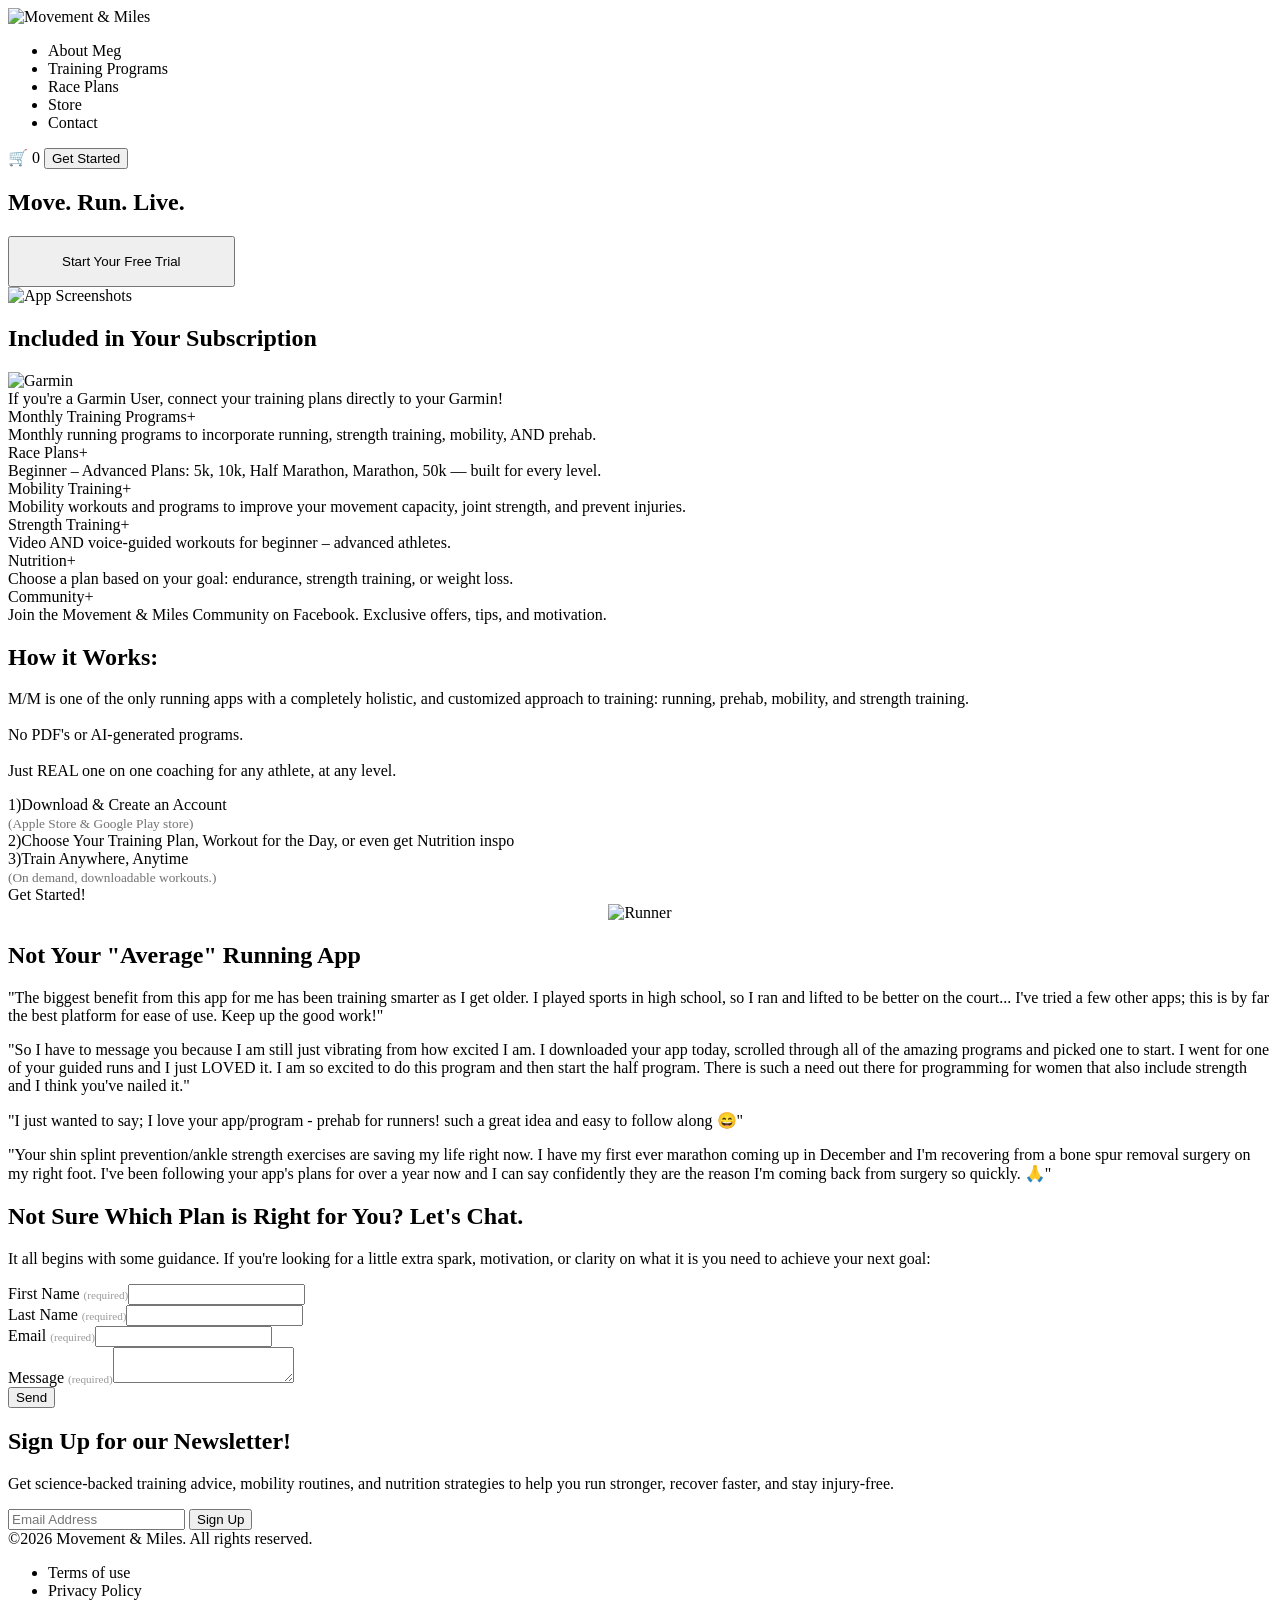
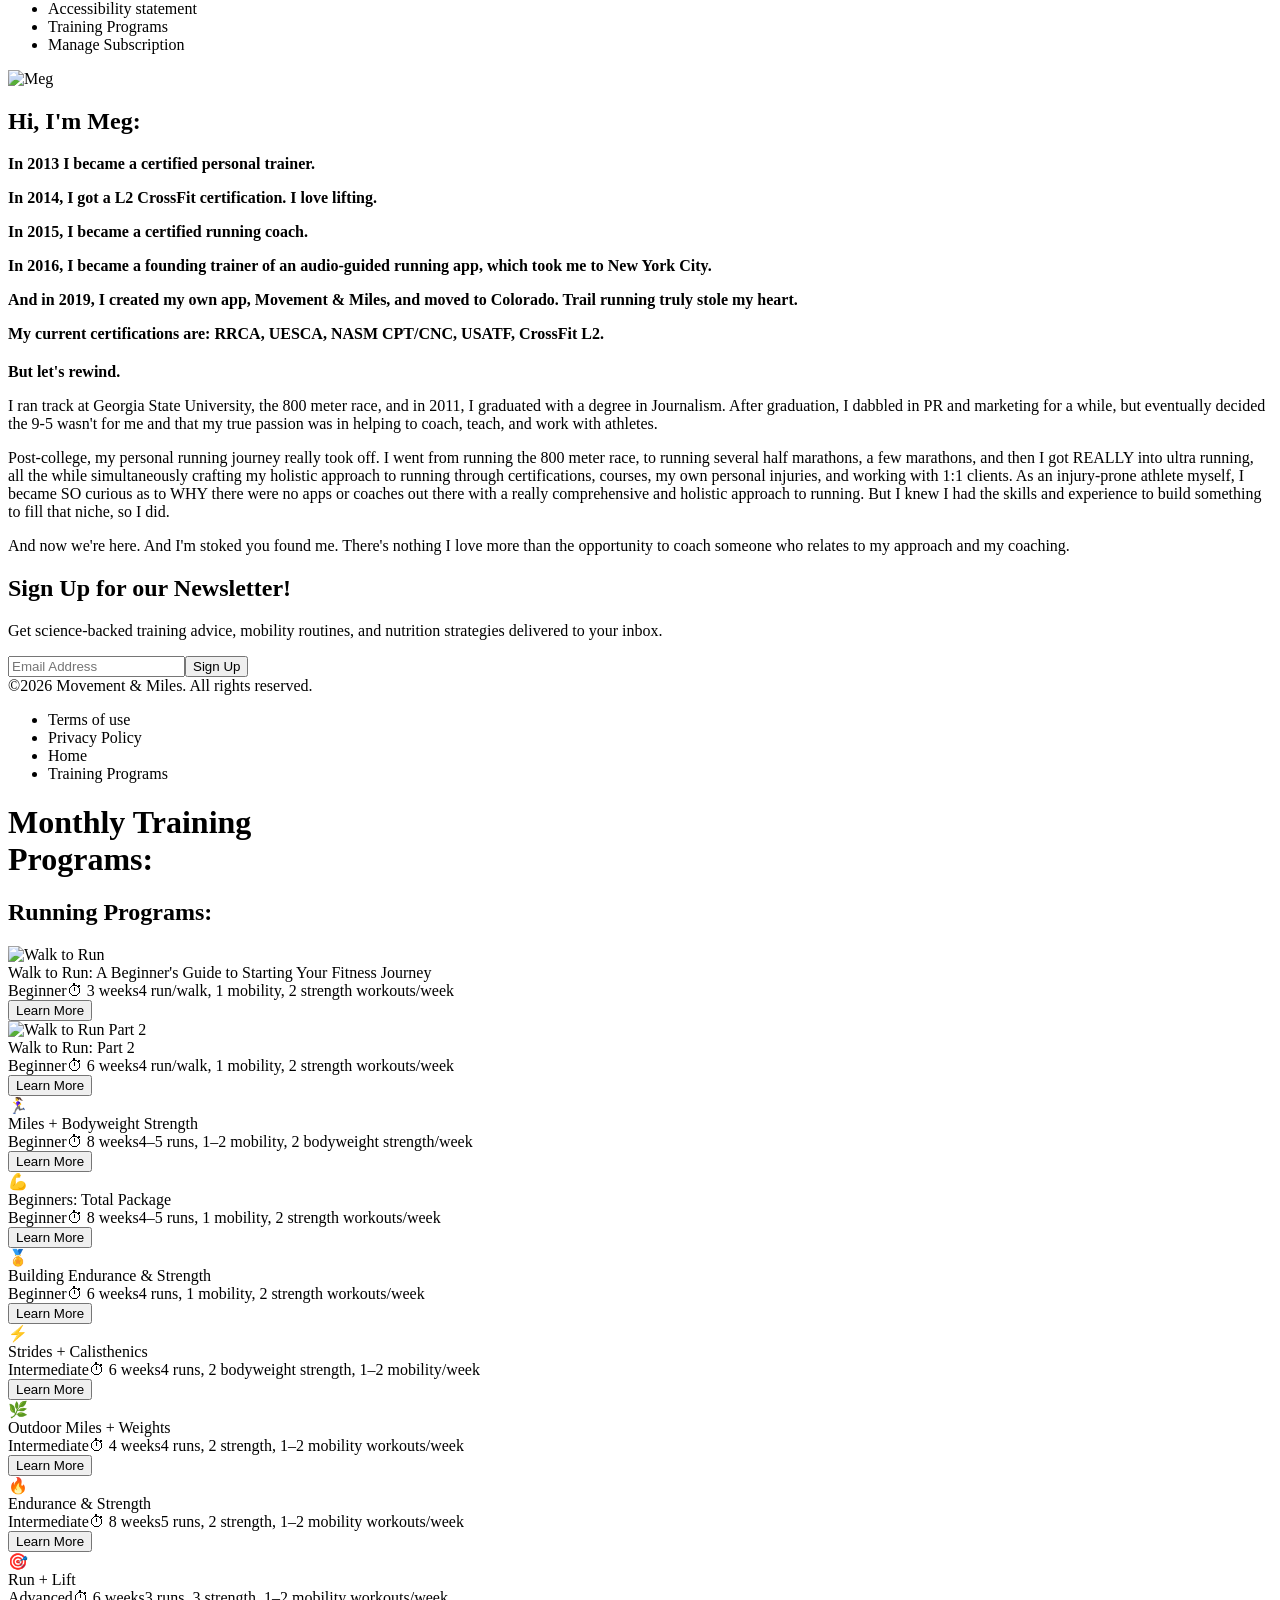
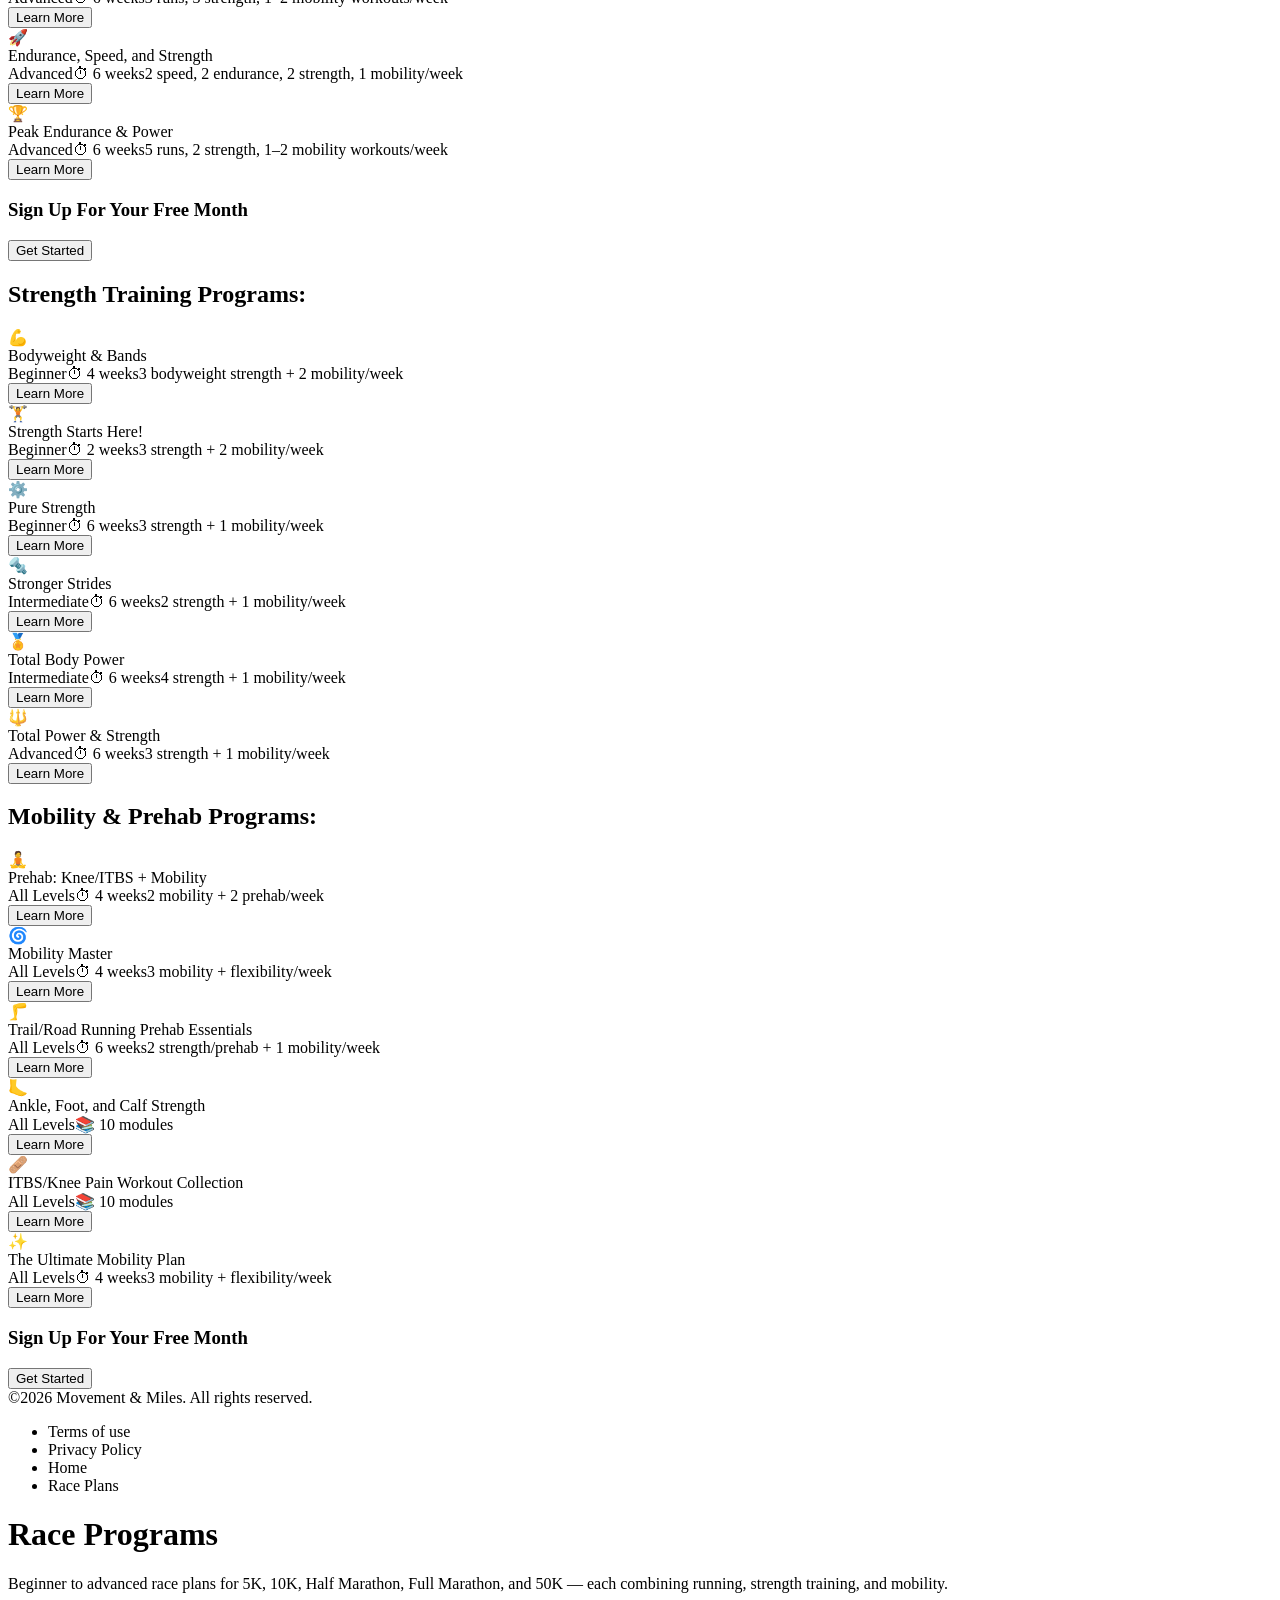
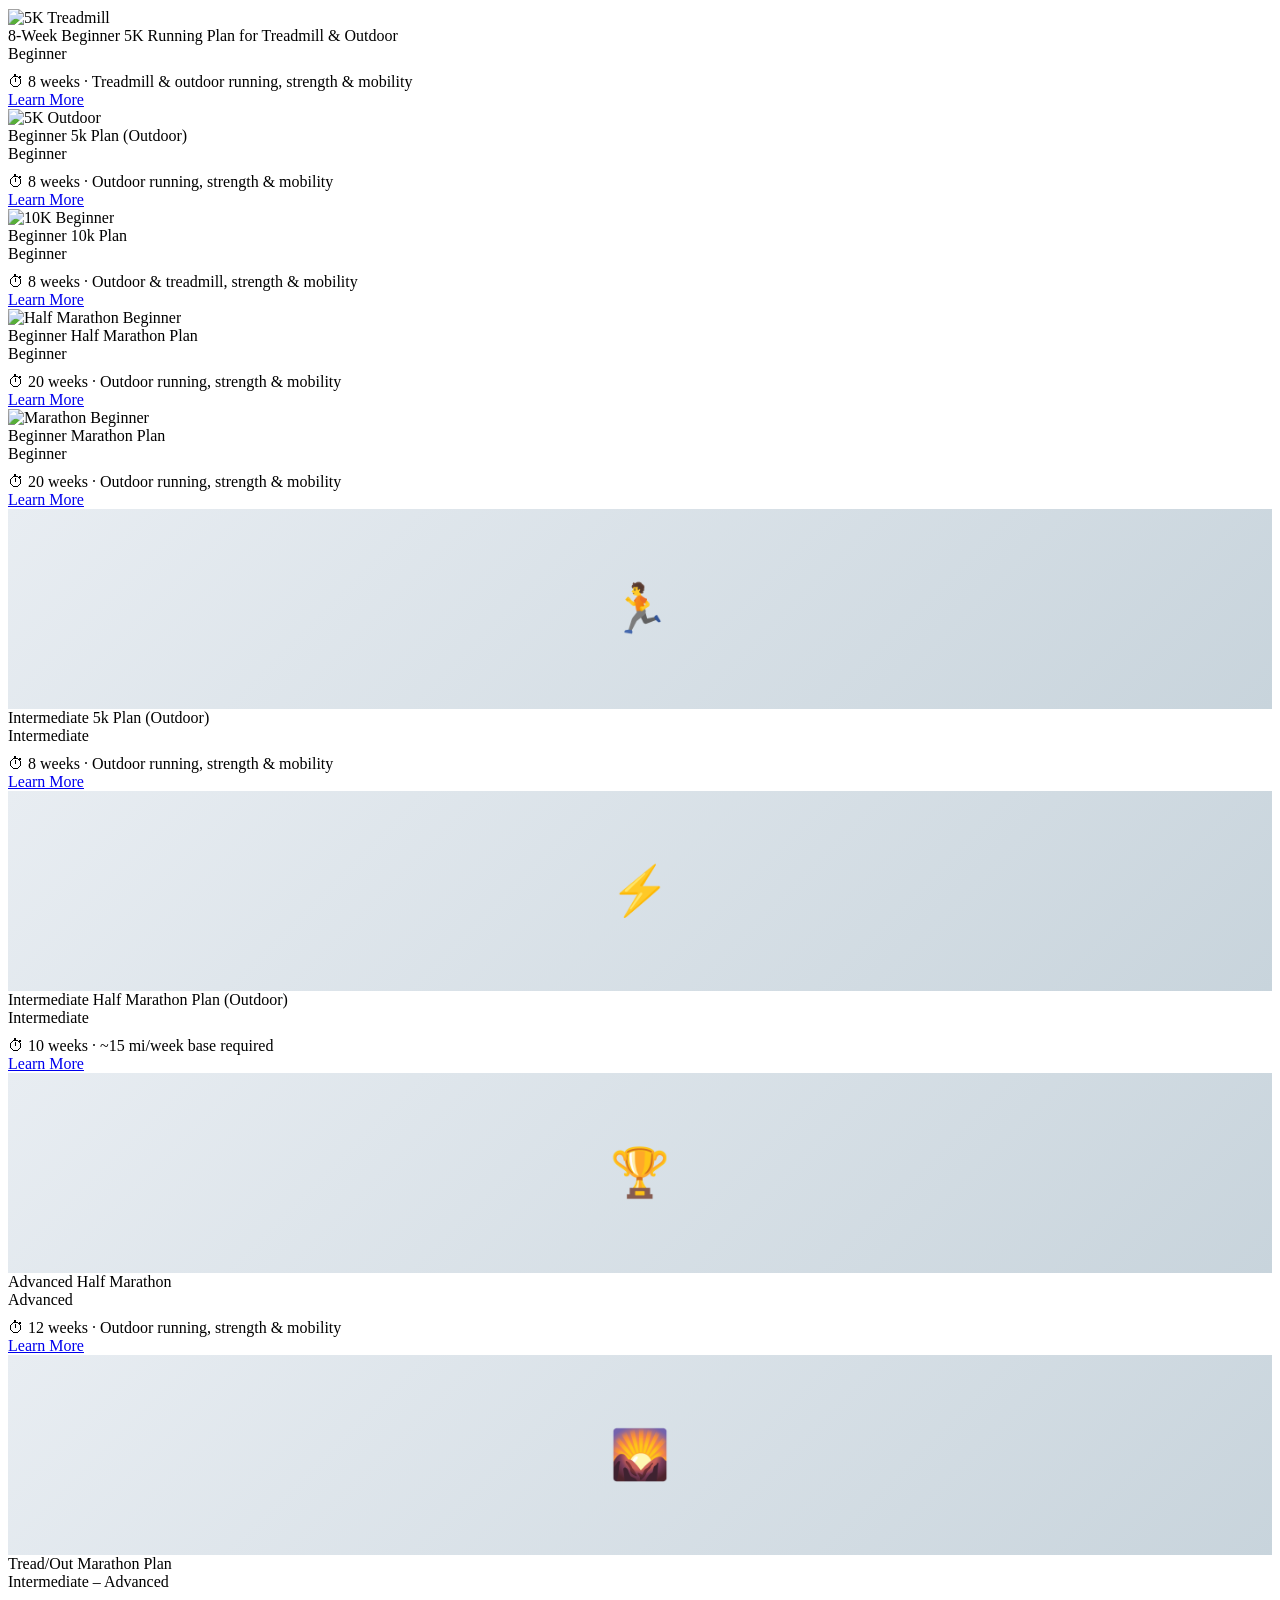
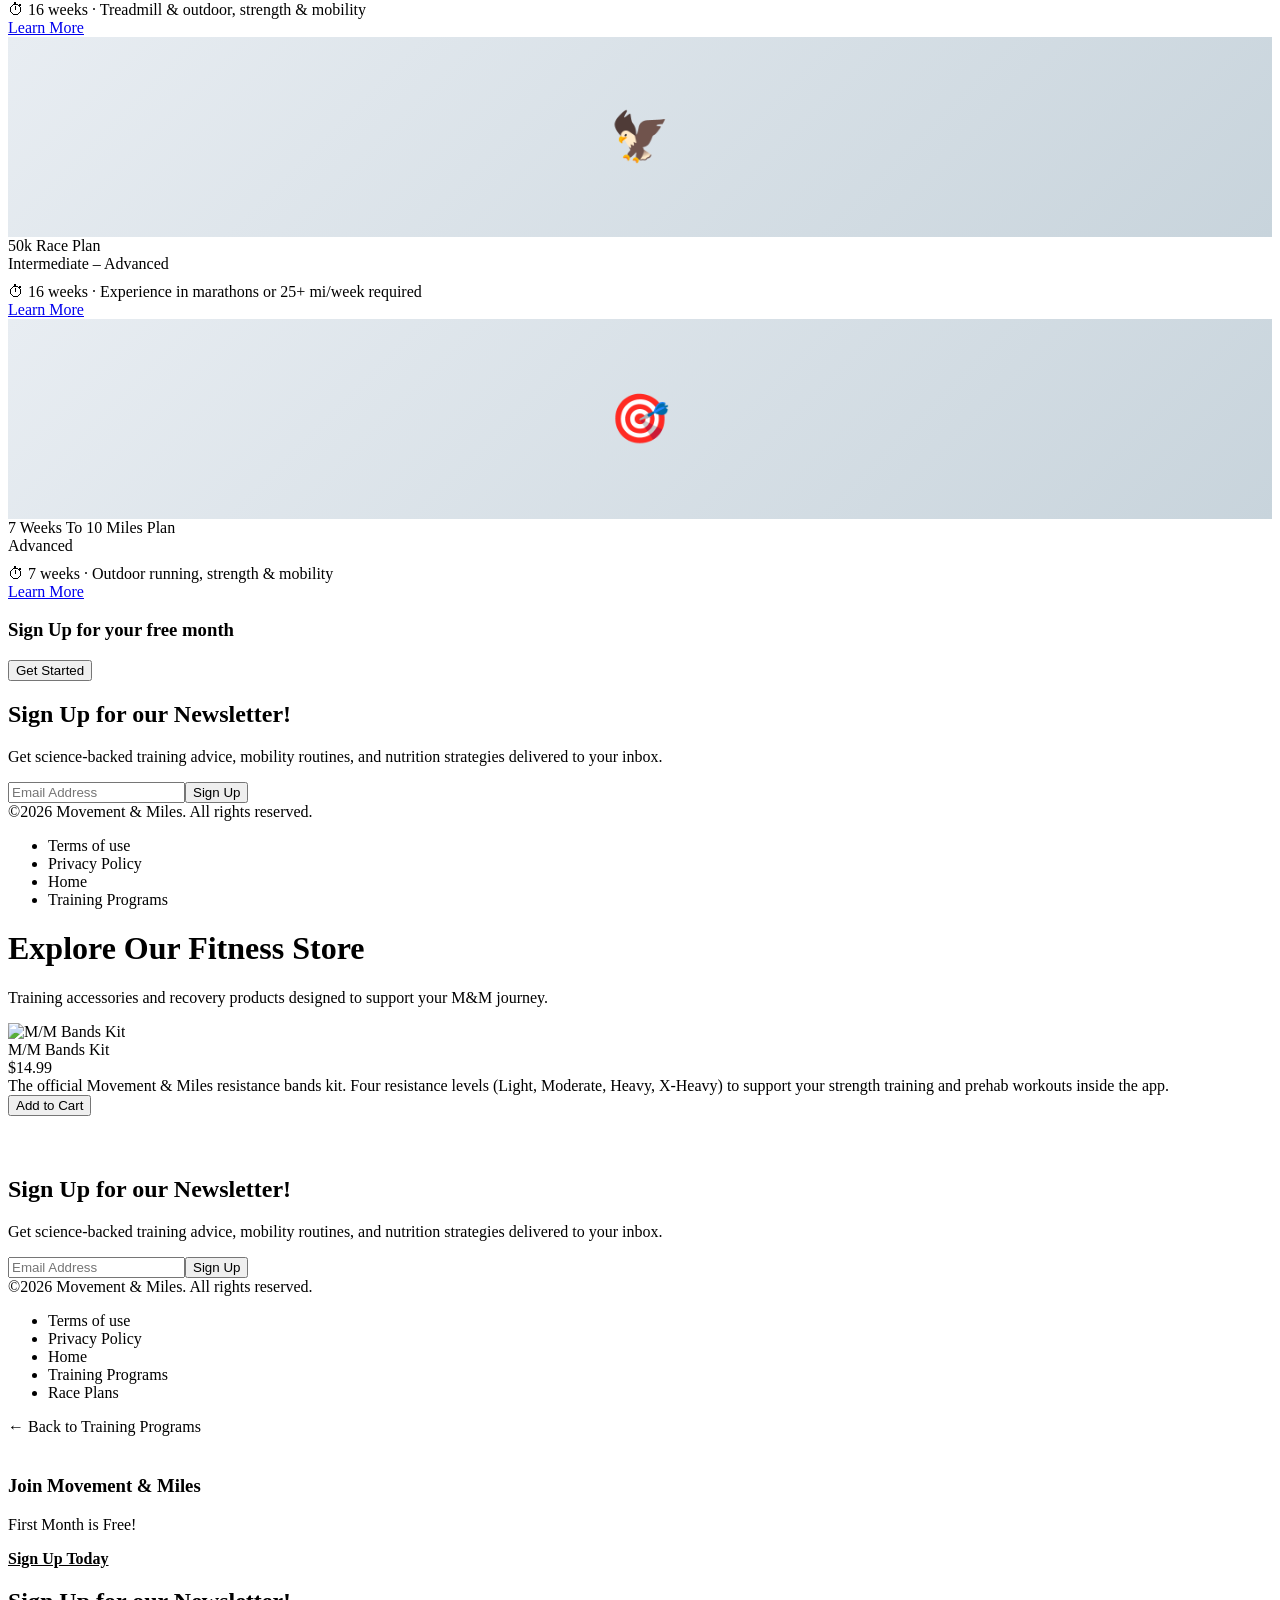
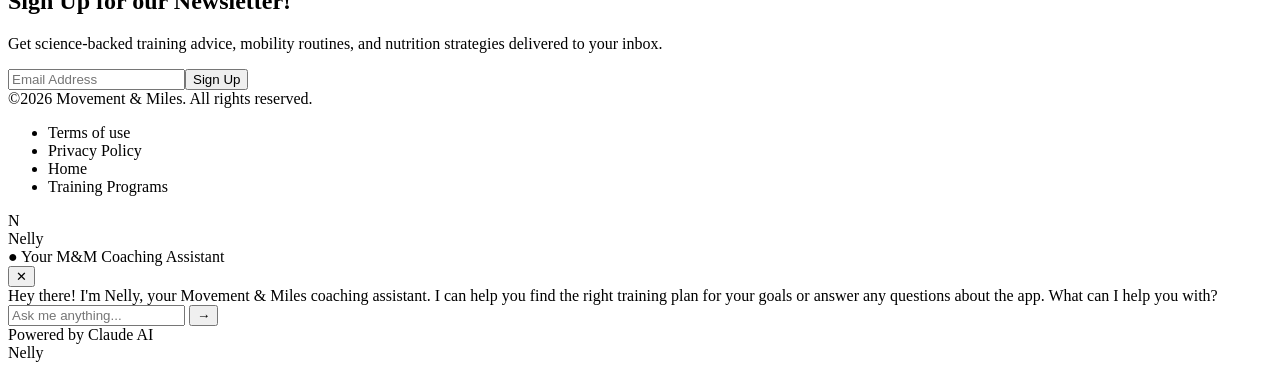
==== commit d01bd78a: "Session 5: architecture split — static/index.html" ====
--- a/static/index.html
+++ b/static/index.html
@@ -5,224 +5,7 @@
 <meta name="viewport" content="width=device-width, initial-scale=1.0" />
 <title>Movement & Miles</title>
 <link href="https://fonts.googleapis.com/css2?family=Urbanist:ital,wght@0,300;0,400;0,500;0,600;0,700;1,400&display=swap" rel="stylesheet" />
-<style>
-  :root {
-    --navy: #182241;
-    --navy-mid: #536c7c;
-    --bg: #f7f7f7;
-    --bg-warm: #faf9f5;
-    --white: #ffffff;
-    --text: #182241;
-    --muted: #536c7c;
-    --btn: #536c7c;
-    --btn-hover: #3e5460;
-    --border: #e0e0e0;
-  }
-  * { margin:0; padding:0; box-sizing:border-box; }
-  html { scroll-behavior:smooth; }
-  body { background:var(--bg); color:var(--text); font-family:'Urbanist',sans-serif; font-weight:400; overflow-x:hidden; }
-  .site-nav {
-    position:fixed; top:0; left:0; right:0; z-index:200;
-    display:flex; align-items:center; justify-content:space-between;
-    padding:0 40px; height:70px;
-    background:rgba(247,247,247,0.96); backdrop-filter:blur(8px);
-    border-bottom:1px solid rgba(0,0,0,0.07);
-  }
-  .nav-logo img { height:36px; display:block; cursor:pointer; }
-  .nav-links { display:flex; align-items:center; gap:28px; list-style:none; }
-  .nav-links a { text-decoration:none; color:var(--text); font-size:0.875rem; font-weight:500; cursor:pointer; transition:color .2s; padding:4px 0; border-bottom:2px solid transparent; }
-  .nav-links a:hover, .nav-links a.active { color:var(--navy-mid); border-bottom-color:var(--navy-mid); }
-  .nav-right { display:flex; align-items:center; gap:20px; }
-  .nav-cart { font-size:.875rem; color:var(--text); cursor:pointer; }
-  .nav-get-started { background:transparent; border:none; font-family:'Urbanist',sans-serif; font-size:.875rem; font-weight:600; color:var(--text); cursor:pointer; text-decoration:underline; text-underline-offset:3px; }
-  .page { display:none; padding-top:70px; }
-  .page.active { display:block; }
-  .btn-primary { display:inline-block; background:var(--btn); color:var(--white); border:none; padding:14px 40px; font-family:'Urbanist',sans-serif; font-size:.95rem; font-weight:500; cursor:pointer; border-radius:10px; transition:background .2s; text-decoration:none; }
-  .btn-primary:hover { background:var(--btn-hover); }
-  .btn-outline { display:inline-block; background:transparent; color:var(--navy); border:1px solid var(--navy); padding:10px 28px; font-family:'Urbanist',sans-serif; font-size:.85rem; font-weight:500; cursor:pointer; border-radius:8px; transition:all .2s; text-decoration:none; }
-  .btn-outline:hover { background:var(--navy); color:var(--white); }
-  .section-heading { font-family:'Urbanist',sans-serif; font-weight:400; letter-spacing:-.02em; color:var(--navy); line-height:1.1; }
-  .tag { display:inline-block; font-size:.72rem; font-weight:600; letter-spacing:.08em; text-transform:uppercase; padding:4px 10px; border-radius:20px; }
-  .tag-beginner { background:#e8f4e8; color:#2d6a2d; }
-  .tag-intermediate { background:#fff3e0; color:#b35a00; }
-  .tag-advanced { background:#fce4e4; color:#b33030; }
-  .tag-all { background:#e8eaf6; color:#3949ab; }
-  .hero { position:relative; min-height:100vh; display:flex; flex-direction:column; align-items:center; justify-content:center; text-align:center; overflow:hidden; }
-  .hero-bg { position:absolute; inset:0; background-image:url('https://images.squarespace-cdn.com/content/v1/62da6d587c033c22c1b4475a/3ceddfcb-dece-4f51-a40f-10a068ba815c/IMG_9439.JPG'); background-size:cover; background-position:center top; }
-  .hero-overlay { position:absolute; inset:0; background:rgba(24,34,65,.32); }
-  .hero-content { position:relative; z-index:2; display:flex; flex-direction:column; align-items:center; gap:28px; padding-bottom:200px; }
-  .hero-title { font-size:clamp(52px,7vw,76px); font-weight:400; letter-spacing:-.02em; color:#f7f7f7; line-height:1.05; }
-  .hero-phones { position:absolute; bottom:0; left:50%; transform:translateX(-50%); z-index:2; }
-  .hero-phones img { width:500px; max-width:55vw; object-fit:contain; display:block; }
-  .subscription { background:var(--bg); padding:90px 60px; }
-  .subscription-inner { display:grid; grid-template-columns:1fr 1fr; gap:80px; align-items:start; max-width:1180px; margin:0 auto; }
-  .subscription-heading { font-size:clamp(28px,3.2vw,46px); font-weight:400; letter-spacing:-.02em; color:var(--navy); margin-bottom:32px; }
-  .garmin-promo { display:flex; align-items:center; gap:18px; }
-  .garmin-logo { width:86px; height:86px; object-fit:contain; border-radius:16px; }
-  .garmin-bubble { border:1px solid var(--border); border-radius:12px; padding:14px 18px; font-size:.88rem; color:var(--muted); max-width:220px; line-height:1.5; background:var(--white); }
-  .accordion-item { border-top:1px solid var(--navy); padding:18px 0; cursor:pointer; }
-  .accordion-item:last-child { border-bottom:1px solid var(--navy); }
-  .accordion-header { display:flex; justify-content:space-between; align-items:center; }
-  .accordion-title { font-size:1.05rem; font-weight:500; color:var(--navy); }
-  .accordion-icon { font-size:1.5rem; color:var(--navy); font-weight:300; transition:transform .25s; line-height:1; }
-  .accordion-body { display:none; padding-top:12px; font-size:.9rem; color:var(--muted); line-height:1.7; }
-  .accordion-item.open .accordion-icon { transform:rotate(45deg); }
-  .accordion-item.open .accordion-body { display:block; }
-  .how-section { background:var(--navy); padding:90px 60px; color:var(--white); }
-  .how-inner { max-width:1180px; margin:0 auto; display:grid; grid-template-columns:1fr 1fr; gap:80px; align-items:center; }
-  .how-heading { font-size:clamp(28px,3vw,44px); color:var(--white); font-weight:400; letter-spacing:-.02em; margin-bottom:20px; }
-  .how-desc { font-size:.95rem; color:rgba(247,247,247,.72); line-height:1.85; margin-bottom:36px; }
-  .how-step { display:flex; align-items:flex-start; gap:16px; padding:16px 0; border-bottom:1px solid rgba(255,255,255,.13); font-size:.95rem; color:rgba(247,247,247,.85); line-height:1.6; }
-  .how-step-num { font-size:1.3rem; font-weight:300; color:rgba(255,255,255,.3); min-width:28px; flex-shrink:0; }
-  .how-cta { display:inline-block; margin-top:32px; background:var(--white); color:var(--navy); padding:14px 40px; border-radius:10px; font-family:'Urbanist',sans-serif; font-size:.95rem; font-weight:600; cursor:pointer; border:none; text-decoration:none; transition:opacity .2s; }
-  .how-cta:hover { opacity:.88; }
-  .how-app-img { width:100%; max-width:420px; object-fit:cover; border-radius:16px; display:block; margin:0 auto; aspect-ratio:3/4; object-position:top; }
-  .avg-heading-bar { background:var(--navy); padding:60px; text-align:center; }
-  .avg-heading-bar h2 { font-size:clamp(26px,4vw,52px); color:var(--white); font-weight:400; letter-spacing:-.02em; }
-  .testimonials-grid { display:grid; grid-template-columns:repeat(2,1fr); }
-  .testimonial-card { padding:48px 52px; border-right:1px solid var(--border); border-bottom:1px solid var(--border); background:var(--white); }
-  .testimonial-card:nth-child(even) { border-right:none; background:var(--bg-warm); }
-  .testimonial-text { font-size:.9rem; line-height:1.85; color:var(--text); }
-  .contact-section { background:var(--bg-warm); padding:90px 60px; }
-  .contact-inner { max-width:1100px; margin:0 auto; display:grid; grid-template-columns:1fr 1fr; gap:80px; align-items:start; }
-  .contact-heading { font-size:clamp(22px,2.8vw,38px); font-weight:400; letter-spacing:-.02em; margin-bottom:16px; }
-  .contact-sub { font-size:.92rem; color:var(--muted); line-height:1.7; }
-  .contact-form { display:flex; flex-direction:column; gap:16px; }
-  .form-row { display:grid; grid-template-columns:1fr 1fr; gap:12px; }
-  .form-field { display:flex; flex-direction:column; gap:6px; }
-  .form-field label { font-size:.76rem; font-weight:600; letter-spacing:.07em; text-transform:uppercase; color:var(--navy); }
-  .form-field input, .form-field textarea { background:var(--white); border:1px solid #ccc; padding:11px 14px; font-family:'Urbanist',sans-serif; font-size:.9rem; color:var(--text); outline:none; border-radius:4px; transition:border-color .2s; }
-  .form-field input:focus, .form-field textarea:focus { border-color:var(--navy-mid); }
-  .form-field textarea { height:100px; resize:vertical; }
-  .form-submit { background:var(--btn); color:var(--white); border:none; padding:13px 30px; font-family:'Urbanist',sans-serif; font-size:.9rem; font-weight:600; cursor:pointer; border-radius:8px; align-self:flex-start; transition:background .2s; }
-  .form-submit:hover { background:var(--btn-hover); }
-  .newsletter-section { background:var(--navy); padding:80px 60px; text-align:center; }
-  .newsletter-heading { font-size:clamp(22px,3vw,36px); color:var(--white); font-weight:400; letter-spacing:-.02em; margin-bottom:12px; }
-  .newsletter-sub { font-size:.9rem; color:rgba(247,247,247,.68); max-width:520px; margin:0 auto 32px; line-height:1.75; }
-  .newsletter-form { display:flex; max-width:400px; margin:0 auto; }
-  .newsletter-input { flex:1; background:rgba(255,255,255,.1); border:1px solid rgba(255,255,255,.22); border-right:none; padding:13px 18px; color:var(--white); font-family:'Urbanist',sans-serif; font-size:.9rem; outline:none; border-radius:6px 0 0 6px; }
-  .newsletter-input::placeholder { color:rgba(247,247,247,.45); }
-  .newsletter-btn { background:var(--white); color:var(--navy); border:none; padding:13px 22px; font-family:'Urbanist',sans-serif; font-size:.9rem; font-weight:600; cursor:pointer; border-radius:0 6px 6px 0; transition:opacity .2s; }
-  .newsletter-btn:hover { opacity:.88; }
-  .page-hero { background:var(--bg); padding:60px 60px 40px; border-bottom:1px solid var(--border); }
-  .page-hero h1 { font-size:clamp(36px,5vw,68px); font-weight:400; letter-spacing:-.02em; color:rgba(24,34,65,.18); line-height:1; }
-  .program-section { padding:60px; }
-  .program-section:nth-child(even) { background:var(--bg-warm); }
-  .program-section-title { font-size:clamp(22px,2.5vw,32px); font-weight:400; letter-spacing:-.02em; color:var(--navy); margin-bottom:36px; padding-bottom:16px; border-bottom:1px solid var(--border); }
-  .program-grid { display:grid; grid-template-columns:repeat(auto-fill,minmax(280px,1fr)); gap:24px; }
-  .program-card { background:var(--white); border:1px solid var(--border); border-radius:12px; overflow:hidden; transition:transform .2s, box-shadow .2s; }
-  .program-card:hover { transform:translateY(-4px); box-shadow:0 12px 40px rgba(0,0,0,.1); }
-  .program-card-img { width:100%; height:180px; object-fit:cover; background:#eee; display:block; }
-  .program-card-img-placeholder { width:100%; height:180px; background:linear-gradient(135deg,#e8edf2 0%,#c8d4dc 100%); display:flex; align-items:center; justify-content:center; font-size:2rem; }
-  .program-card-body { padding:20px; }
-  .program-card-title { font-size:1rem; font-weight:600; color:var(--navy); margin-bottom:10px; line-height:1.3; }
-  .program-card-meta { display:flex; flex-direction:column; gap:4px; margin-bottom:14px; }
-  .program-card-meta span { font-size:.82rem; color:var(--muted); }
-  .program-card-footer { display:flex; justify-content:space-between; align-items:center; margin-top:14px; }
-  .sign-up-banner { background:var(--navy); color:var(--white); text-align:center; padding:48px 60px; }
-  .sign-up-banner h3 { font-size:clamp(20px,2.5vw,30px); font-weight:400; margin-bottom:20px; letter-spacing:-.01em; }
-  .race-grid { display:grid; grid-template-columns:repeat(3,1fr); gap:28px; padding:60px; max-width:1300px; margin:0 auto; }
-  .race-card { background:var(--white); border:1px solid var(--border); border-radius:12px; overflow:hidden; transition:transform .2s,box-shadow .2s; }
-  .race-card:hover { transform:translateY(-4px); box-shadow:0 12px 40px rgba(0,0,0,.1); }
-  .race-card-img { width:100%; height:200px; object-fit:cover; display:block; }
-  .race-card-body { padding:20px 22px; }
-  .race-card-title { font-size:1rem; font-weight:600; color:var(--navy); margin-bottom:12px; line-height:1.3; }
-  .race-card-detail { font-size:.83rem; color:var(--muted); line-height:1.6; margin-bottom:16px; }
-  .race-page-header { padding:50px 60px 30px; border-bottom:1px solid var(--border); }
-  .race-page-header h1 { font-size:clamp(32px,4vw,52px); font-weight:400; letter-spacing:-.02em; color:var(--navy); margin-bottom:10px; }
-  .race-page-header p { font-size:.95rem; color:var(--muted); max-width:600px; line-height:1.7; }
-  .store-header { padding:50px 60px 30px; border-bottom:1px solid var(--border); }
-  .store-header h1 { font-size:clamp(28px,4vw,48px); font-weight:400; letter-spacing:-.02em; color:var(--navy); margin-bottom:8px; }
-  .store-header p { font-size:.95rem; color:var(--muted); max-width:600px; }
-  .store-grid { display:grid; grid-template-columns:repeat(auto-fill,minmax(320px,1fr)); gap:32px; padding:60px; max-width:1300px; margin:0 auto; }
-  .store-card { background:var(--white); border:1px solid var(--border); border-radius:12px; overflow:hidden; transition:transform .2s,box-shadow .2s; }
-  .store-card:hover { transform:translateY(-4px); box-shadow:0 12px 40px rgba(0,0,0,.1); }
-  .store-card-img { width:100%; height:280px; object-fit:cover; display:block; background:#f0f0f0; }
-  .store-card-body { padding:24px; }
-  .store-card-title { font-size:1.05rem; font-weight:600; color:var(--navy); margin-bottom:8px; }
-  .store-card-price { font-size:1.1rem; font-weight:500; color:var(--navy-mid); margin-bottom:16px; }
-  .store-card-desc { font-size:.88rem; color:var(--muted); line-height:1.7; margin-bottom:20px; }
-  .add-to-cart { width:100%; background:var(--btn); color:var(--white); border:none; padding:13px; font-family:'Urbanist',sans-serif; font-size:.9rem; font-weight:600; cursor:pointer; border-radius:8px; transition:background .2s; }
-  .add-to-cart:hover { background:var(--btn-hover); }
-  footer { background:var(--bg); border-top:1px solid var(--border); padding:32px 60px; display:flex; justify-content:space-between; align-items:center; flex-wrap:wrap; gap:16px; }
-  .footer-copy { font-size:.8rem; color:var(--muted); }
-  .footer-links { display:flex; gap:22px; list-style:none; flex-wrap:wrap; }
-  .footer-links a { font-size:.8rem; color:var(--muted); text-decoration:none; transition:color .2s; cursor:pointer; }
-  .footer-links a:hover { color:var(--navy); }
-  #nelly-widget { position:fixed; bottom:28px; right:28px; z-index:999; display:flex; flex-direction:column; align-items:flex-end; gap:12px; }
-  #nelly-panel { display:none; flex-direction:column; width:360px; max-height:520px; background:var(--white); border:1px solid var(--border); border-radius:16px; overflow:hidden; box-shadow:0 20px 60px rgba(0,0,0,.15); animation:popUp .22s ease; }
-  #nelly-panel.open { display:flex; }
-  @keyframes popUp { from{opacity:0;transform:translateY(12px)}to{opacity:1;transform:translateY(0)} }
-  .nelly-header { background:var(--navy); padding:15px 18px; display:flex; align-items:center; gap:12px; }
-  .nelly-avatar { width:38px; height:38px; border-radius:50%; background:var(--btn); display:flex; align-items:center; justify-content:center; font-weight:700; font-size:1rem; color:var(--white); flex-shrink:0; }
-  .nelly-info { flex:1; }
-  .nelly-name-t { font-weight:600; font-size:.9rem; color:var(--white); }
-  .nelly-status-t { font-size:.72rem; color:rgba(247,247,247,.6); }
-  .nelly-close { background:none; border:none; color:rgba(247,247,247,.55); font-size:1.1rem; cursor:pointer; padding:4px; transition:color .2s; }
-  .nelly-close:hover { color:var(--white); }
-  #nelly-msgs { flex:1; overflow-y:auto; padding:14px; display:flex; flex-direction:column; gap:10px; background:var(--bg); }
-  .nmsg { max-width:86%; padding:10px 14px; border-radius:12px; font-size:.84rem; line-height:1.6; }
-  .nmsg.bot { background:var(--white); border:1px solid var(--border); color:var(--text); align-self:flex-start; border-radius:4px 12px 12px 12px; }
-  .nmsg.user { background:var(--navy); color:var(--white); align-self:flex-end; border-radius:12px 4px 12px 12px; }
-  #nelly-typing { display:none; align-self:flex-start; background:var(--white); border:1px solid var(--border); border-radius:4px 12px 12px 12px; padding:11px 16px; gap:4px; align-items:center; }
-  #nelly-typing.show { display:flex; }
-  .tdot { width:6px; height:6px; background:var(--muted); border-radius:50%; animation:tdot 1.2s infinite; }
-  .tdot:nth-child(2){animation-delay:.18s}.tdot:nth-child(3){animation-delay:.36s}
-  @keyframes tdot{0%,60%,100%{transform:translateY(0);opacity:.35}30%{transform:translateY(-5px);opacity:1}}
-  .nelly-input-row { display:flex; gap:8px; padding:11px 13px; border-top:1px solid var(--border); background:var(--white); }
-  #nelly-input { flex:1; border:1px solid var(--border); border-radius:8px; padding:9px 12px; font-family:'Urbanist',sans-serif; font-size:.84rem; color:var(--text); outline:none; background:var(--bg); transition:border-color .2s; }
-  #nelly-input:focus { border-color:var(--navy-mid); }
-  #nelly-input::placeholder { color:var(--muted); }
-  #nelly-send { background:var(--navy); color:var(--white); border:none; border-radius:8px; padding:9px 14px; font-size:.85rem; cursor:pointer; transition:background .2s; }
-  #nelly-send:hover { background:var(--btn-hover); }
-  .nelly-powered { text-align:center; font-size:.65rem; color:var(--muted); padding:6px; background:var(--white); letter-spacing:.04em; }
-  #nelly-bubble { width:60px; height:60px; background:var(--btn); border-radius:50%; display:flex; align-items:center; justify-content:center; cursor:pointer; box-shadow:0 6px 24px rgba(83,108,124,.45); transition:transform .2s,box-shadow .2s; position:relative; font-weight:700; font-size:.78rem; color:var(--white); letter-spacing:.01em; text-align:center; line-height:1.2; }
-  #nelly-bubble:hover { transform:scale(1.07); box-shadow:0 10px 32px rgba(83,108,124,.6); }
-  .bubble-ping { position:absolute; top:2px; right:2px; width:13px; height:13px; background:#e05a3a; border-radius:50%; border:2px solid var(--white); animation:bping 2.5s ease-in-out infinite; }
-  @keyframes bping{0%,100%{opacity:1;transform:scale(1)}50%{opacity:.6;transform:scale(1.2)}}
-  .fade-in { opacity:0; transform:translateY(20px); transition:opacity .55s ease,transform .55s ease; }
-  .fade-in.visible { opacity:1; transform:translateY(0); }
-  .nelly-buttons { display:flex; flex-wrap:wrap; gap:6px; align-self:flex-start; max-width:90%; margin-top:2px; }
-  .nelly-qr { background:var(--white); border:1.5px solid var(--navy); color:var(--navy); padding:7px 14px; border-radius:18px; font-family:"Urbanist",sans-serif; font-size:.78rem; font-weight:600; cursor:pointer; transition:all .2s; line-height:1.3; }
-  .nelly-qr:hover { background:var(--navy); color:var(--white); transform:translateY(-1px); }
-  .nelly-link { color:var(--navy-mid); font-weight:600; text-decoration:underline; text-underline-offset:2px; cursor:pointer; transition:color .2s; }
-  .nelly-link:hover { color:var(--navy); }
-
-  /* ── ABOUT MEG PAGE ── */
-  .about-hero { display:grid; grid-template-columns:1fr 1fr; gap:60px; max-width:1100px; margin:0 auto; padding:80px 60px; align-items:center; }
-  .about-img { width:100%; border-radius:16px; object-fit:cover; aspect-ratio:4/5; }
-  .about-content h2 { font-size:clamp(28px,3vw,42px); font-weight:400; letter-spacing:-.02em; color:var(--navy); margin-bottom:24px; }
-  .about-content p { font-size:.92rem; color:var(--muted); line-height:1.85; margin-bottom:16px; }
-  .about-content strong { color:var(--navy); }
-  .about-certs { margin-top:20px; padding:20px 24px; background:var(--bg-warm); border-radius:12px; border:1px solid var(--border); }
-  .about-certs p { font-size:.85rem; margin-bottom:0; }
-
-  /* ── PROGRAM DETAIL PAGE ── */
-  .detail-back { display:inline-flex; align-items:center; gap:6px; font-size:.88rem; font-weight:500; color:var(--navy-mid); cursor:pointer; text-decoration:none; padding:24px 60px 0; transition:color .2s; }
-  .detail-back:hover { color:var(--navy); }
-  .detail-hero { display:grid; grid-template-columns:1fr 1fr; gap:60px; max-width:1100px; margin:0 auto; padding:40px 60px 60px; align-items:start; }
-  .detail-img { width:100%; border-radius:16px; object-fit:cover; aspect-ratio:4/3; background:#eee; }
-  .detail-info h1 { font-size:clamp(24px,3vw,38px); font-weight:500; letter-spacing:-.02em; color:var(--navy); margin-bottom:16px; line-height:1.2; }
-  .detail-meta { display:flex; flex-wrap:wrap; gap:10px; margin-bottom:20px; }
-  .detail-meta .tag { font-size:.75rem; }
-  .detail-duration { font-size:.88rem; color:var(--muted); font-weight:500; }
-  .detail-weekly { font-size:.9rem; color:var(--text); line-height:1.7; margin-bottom:20px; padding:16px 20px; background:var(--bg); border-radius:10px; border:1px solid var(--border); }
-  .detail-weekly strong { color:var(--navy); }
-  .detail-desc { font-size:.9rem; color:var(--muted); line-height:1.85; margin-bottom:24px; }
-  .detail-equip { font-size:.88rem; color:var(--text); line-height:1.7; margin-bottom:28px; }
-  .detail-equip strong { color:var(--navy); }
-  .detail-cta-box { background:var(--navy); border-radius:14px; padding:36px; text-align:center; margin-top:20px; }
-  .detail-cta-box h3 { color:var(--white); font-weight:400; font-size:1.2rem; margin-bottom:6px; }
-  .detail-cta-box p { color:rgba(247,247,247,.65); font-size:.88rem; margin-bottom:18px; }
-
-  @media(max-width:768px) {
-    .about-hero, .detail-hero { grid-template-columns:1fr; gap:30px; padding:40px 24px; }
-    .detail-back { padding:16px 24px 0; }
-    .site-nav { padding:0 16px; }
-    .nav-links { display:none; }
-    .race-grid { grid-template-columns:1fr; padding:30px 24px; }
-  }
-</style>
+<link rel="stylesheet" href="/static/css/styles.css" />
 </head>
 <body>
 
@@ -554,247 +337,9 @@
   <div id="nelly-bubble" onclick="toggleNelly()">Nelly<div class="bubble-ping"></div></div>
 </div>
 
-<script>
-  var PAGE_PATHS = {
-    home: '/',
-    about: '/about-meg',
-    training: '/training-programs',
-    race: '/race-plans',
-    store: '/store',
-    detail: null
-  };
-
-  function showPage(name, skipPush) {
-    document.querySelectorAll('.page').forEach(function(p) { p.classList.remove('active'); });
-    document.querySelectorAll('.nav-links a').forEach(function(a) { a.classList.remove('active'); });
-    document.getElementById('page-' + name).classList.add('active');
-    var link = document.querySelector('.nav-links a[data-page="' + name + '"]');
-    if (link) link.classList.add('active');
-    window.scrollTo(0, 0);
-    initFadeIns();
-    if (!skipPush && PAGE_PATHS[name] !== undefined && PAGE_PATHS[name] !== null) {
-      history.pushState({page: name}, '', PAGE_PATHS[name]);
-    }
-  }
-
-  function toggleAcc(header) {
-    var item = header.parentElement;
-    var wasOpen = item.classList.contains('open');
-    document.querySelectorAll('.accordion-item').forEach(function(i) { i.classList.remove('open'); });
-    if (!wasOpen) item.classList.add('open');
-  }
-
-  function toggleNelly() {
-    document.getElementById('nelly-panel').classList.toggle('open');
-    document.querySelector('.bubble-ping').style.display = 'none';
-  }
-
-  var NELLY_API = '/api/chat';
-  var nellyHistory = [];
-
-  var pageMap = {
-    'training programs': 'training',
-    'training': 'training',
-    'race plans': 'race',
-    'race': 'race',
-    'store': 'store',
-    'home': 'home'
-  };
-
-  function renderBotText(text, container) {
-    var parts = text.split(/\[\[page:([^\]]+)\]\]/g);
-    for (var i = 0; i < parts.length; i++) {
-      if (i % 2 === 0) {
-        if (parts[i]) container.appendChild(document.createTextNode(parts[i]));
-      } else {
-        var pageName = parts[i];
-        var pageKey = pageMap[pageName.toLowerCase()] || 'home';
-        var a = document.createElement('a');
-        a.textContent = pageName;
-        a.href = '#';
-        a.className = 'nelly-link';
-        a.setAttribute('data-page', pageKey);
-        a.onclick = function(e) {
-          e.preventDefault();
-          var pg = this.getAttribute('data-page');
-          toggleNelly();
-          showPage(pg);
-        };
-        container.appendChild(a);
-      }
-    }
-  }
-
-  function parseButtons(text) {
-    var match = text.match(/\[([^\]]+)\]\s*$/);
-    if (!match) return { text: text, buttons: [] };
-    var cleanText = text.replace(/\[([^\]]+)\]\s*$/, '').trim();
-    var inner = match[1];
-    if (inner.indexOf('|') === -1) return { text: text, buttons: [] };
-    var buttons = inner.split('|').map(function(b) { return b.trim(); });
-    return { text: cleanText, buttons: buttons };
-  }
-
-  function addBotMessage(text) {
-    var msgs = document.getElementById('nelly-msgs');
-    var parsed = parseButtons(text);
-    var b = document.createElement('div');
-    b.className = 'nmsg bot';
-    renderBotText(parsed.text, b);
-    msgs.appendChild(b);
-    if (parsed.buttons.length > 0) {
-      var btnRow = document.createElement('div');
-      btnRow.className = 'nelly-buttons';
-      parsed.buttons.forEach(function(label) {
-        var btn = document.createElement('button');
-        btn.className = 'nelly-qr';
-        btn.textContent = label;
-        btn.onclick = function() {
-          btnRow.remove();
-          sendMsgText(label);
-        };
-        btnRow.appendChild(btn);
-      });
-      msgs.appendChild(btnRow);
-    }
-    msgs.scrollTop = msgs.scrollHeight;
-  }
-
-  function sendMsgText(text) {
-    var msgs = document.getElementById('nelly-msgs');
-    var typing = document.getElementById('nelly-typing');
-    var u = document.createElement('div');
-    u.className = 'nmsg user';
-    u.textContent = text;
-    msgs.appendChild(u);
-    msgs.scrollTop = msgs.scrollHeight;
-    nellyHistory.push({ role: 'user', content: text });
-    typing.classList.add('show');
-    msgs.scrollTop = msgs.scrollHeight;
-    fetch(NELLY_API, {
-      method: 'POST',
-      headers: { 'Content-Type': 'application/json' },
-      body: JSON.stringify({ message: text, history: nellyHistory.slice(0, -1) })
-    }).then(function(res) {
-      typing.classList.remove('show');
-      if (!res.ok) throw new Error('Server error: ' + res.status);
-      return res.json();
-    }).then(function(data) {
-      var reply = data.reply || "Sorry, couldn't connect right now. Try again!";
-      nellyHistory.push({ role: 'assistant', content: reply });
-      addBotMessage(reply);
-    }).catch(function(err) {
-      typing.classList.remove('show');
-      var b = document.createElement('div');
-      b.className = 'nmsg bot';
-      b.textContent = 'Having trouble connecting right now. Try again in a moment!';
-      msgs.appendChild(b);
-      msgs.scrollTop = msgs.scrollHeight;
-      console.error('Nelly error:', err);
-    });
-  }
-
-  function sendMsg() {
-    var input = document.getElementById('nelly-input');
-    var text = input.value.trim();
-    if (!text) return;
-    input.value = '';
-    sendMsgText(text);
-  }
-
-  function initFadeIns() {
-    var obs = new IntersectionObserver(function(entries) {
-      entries.forEach(function(e) { if (e.isIntersecting) e.target.classList.add('visible'); });
-    }, { threshold: 0.08 });
-    document.querySelectorAll('.page.active .fade-in:not(.visible)').forEach(function(el) { obs.observe(el); });
-  }
-  initFadeIns();
-
-  var PROGRAMS = [
-    {slug:"3-week-beginner-walk-to-run", title:"Walk To Run: Part 1", level:"Beginner", duration:"3 weeks", weekly:"4 run/walk workouts, 1 mobility workout, and 2 bodyweight strength training workouts each week.", desc:"This program is a great soft-launch into running. I would recommend this plan for a novice runner, or a completely new runner. The workouts are all walk/run interval style and gradually progress, in terms of running duration, throughout the 3 weeks. Each week is planned out for you and includes bodyweight strength training, mobility and strength training to help you improve your range of motion, strength, flexibility, and stability.", equip:"Running shoes, a mat, foam roller, resistance bands, and a box or bench.", img:"https://images.squarespace-cdn.com/content/v1/62da6d587c033c22c1b4475a/024074f3-1790-45e0-ae72-a273547c894a/app+pics+6.jpg", section:"running"},
-    {slug:"6-week-beginner-walk-to-run", title:"Walk To Run: Part 2", level:"Beginner", duration:"6 weeks", weekly:"4 run/walk workouts, 1 mobility workout, and 2 strength training workouts (weights and bodyweight) each week.", desc:"This program picks up where Part 1 left off. You will continue building running endurance with walk/run intervals that gradually increase in running duration. Strength training now incorporates weights alongside bodyweight exercises to build a stronger foundation.", equip:"Running shoes, 10lb+ dumbbell or kettlebell, mini resistance bands, a mat, foam roller, and a box or bench.", img:"https://images.squarespace-cdn.com/content/v1/62da6d587c033c22c1b4475a/15e0db8f-33c4-4a58-b325-aed10e9d6c54/pexels-magda-ehlers-pexels-4065511.jpg", section:"running"},
-    {slug:"beginner-outdoor-running-plan", title:"Miles + Bodyweight Strength", level:"Beginner", duration:"8 weeks", weekly:"4-5 run workouts, 1-2 mobility workouts, and 2 bodyweight strength training workouts each week.", desc:"This program is great for a beginner-level runner who has some prior running experience; the ability to run for about 30 minutes, at an easy effort, without stopping. Each week, you have 4-5 runs; about 12-15 miles/week. The running workouts include a variety of styles: endurance, speed workouts, and interval walk/run style. The strength training workouts are all bodyweight-focused (no weights needed).", equip:"Running shoes, mini resistance bands, foam roller, mat, and a box or bench.", img:"", section:"running"},
-    {slug:"beginner-treadmill-outdoor", title:"Beginners: Total Package", level:"Beginner", duration:"8 weeks", weekly:"4-5 runs, 1 mobility workout, and 2 strength training workouts each week (bodyweight and weights).", desc:"A comprehensive beginner program combining treadmill and outdoor running with strength training. This program builds your endurance while incorporating weighted exercises to develop total-body fitness.", equip:"Treadmill, 10lb+ dumbbell or kettlebell, mini resistance bands, a mat, foam roller, and a box or bench.", img:"", section:"running"},
-    {slug:"building-endurance", title:"Building Endurance & Strength", level:"Beginner", duration:"6 weeks", weekly:"4 runs, 1 mobility workout, and 2 strength training workouts (weights and bodyweight) each week.", desc:"Designed to help you build running endurance while developing strength. Each week combines outdoor runs with a mix of weighted and bodyweight strength sessions plus mobility work to keep you injury-free.", equip:"10lb+ dumbbell or kettlebell, mini resistance bands, a mat, foam roller, and a box or bench.", img:"", section:"running"},
-    {slug:"outdoor-miles-bodyweight-strength", title:"Strides + Calisthenics", level:"Intermediate", duration:"6 weeks", weekly:"4 runs, 2 bodyweight strength training workouts, and 1-2 mobility workouts each week.", desc:"An intermediate program that pairs outdoor running with calisthenics-style bodyweight training. No weights needed. Great for runners who want to build functional strength without a gym.", equip:"Running shoes, mini resistance bands, foam roller, mat, and a box or bench.", img:"", section:"running"},
-    {slug:"intermediate-outdoor-running-weights", title:"Outdoor Miles + Weights", level:"Intermediate", duration:"4 weeks", weekly:"4 runs, 2 strength training workouts, and 1-2 mobility workouts each week.", desc:"A focused 4-week intermediate program combining outdoor running with weighted strength training. Build power and endurance simultaneously with a balanced weekly schedule.", equip:"15lb+ dumbbell or kettlebell, mini resistance bands, a box or bench, a mat, a foam roller.", img:"", section:"running"},
-    {slug:"6-week-challenge-20-miles-per-week", title:"Balanced Strides & Strength", level:"Intermediate", duration:"6 weeks", weekly:"3 run workouts, 3 strength training workouts, and 1-2 mobility workouts each week.", desc:"For the intermediate runner who wants equal emphasis on running and lifting. Three runs and three strength sessions each week create a truly balanced training approach.", equip:"15lb+ dumbbell or kettlebell, mini resistance bands, a box or bench, foam roller, and a mat.", img:"", section:"running"},
-    {slug:"intermediate-treadmill-outdoor-running-plan", title:"Endurance & Strength", level:"Intermediate", duration:"8 weeks", weekly:"5 running workouts, 2 strength training workouts, and 1-2 mobility workouts each week.", desc:"An 8-week intermediate program with higher running volume plus strength and mobility. Perfect for runners looking to push their endurance while maintaining strength.", equip:"Treadmill, 15lb+ dumbbell or kettlebell, mini resistance bands, a box or bench, foam roller, and a mat.", img:"", section:"running"},
-    {slug:"run-lift", title:"Run + Lift", level:"Advanced", duration:"6 weeks", weekly:"3 running workouts (outdoor), 3 strength training workouts, and 1-2 mobility workouts each week.", desc:"An advanced program for athletes who want serious strength gains alongside their running. Three dedicated lifting sessions per week with compound movements and progressive overload.", equip:"Kettlebells, a barbell, plates, a box or bench, mini resistance bands, and a mat.", img:"", section:"running"},
-    {slug:"fast-track", title:"Endurance, Speed, and Strength", level:"Advanced", duration:"6 weeks", weekly:"2 speed workouts, 2 endurance runs, 2 strength training workouts, and 1 mobility workout each week.", desc:"The most well-rounded advanced program. Dedicated speed work, endurance runs, and heavy strength training in one comprehensive plan. For experienced runners who want to get faster and stronger.", equip:"Barbell, kettlebells, plates, box or bench, mini resistance bands, and a mat.", img:"", section:"running"},
-    {slug:"advanced-treadmill-outdoor-running", title:"Peak Endurance & Power", level:"Advanced", duration:"6 weeks", weekly:"5 running workouts, 2 strength training workouts, and 1-2 mobility workouts each week.", desc:"High-volume advanced running with 5 runs per week, supplemented by heavy strength work. Designed for experienced runners pushing toward peak performance.", equip:"Barbell, plates, mini resistance bands, 20lb+ kettlebell, box or bench, and a mat.", img:"", section:"running"},
-    {slug:"7-weeks-to-10-miles", title:"7 Weeks to 10 Miles", level:"Advanced", duration:"7 weeks", weekly:"4-5 runs, 2 strength training workouts, and 1-2 mobility workouts each week.", desc:"A goal-oriented advanced plan that builds you up to running 10 miles. Progressive mileage increases with strength and mobility work to support the higher training load.", equip:"Barbell, plates, kettlebells or dumbbells, box or bench, mini resistance bands, and a mat.", img:"", section:"running"},
-    {slug:"bodyweight-bands", title:"Bodyweight & Bands", level:"Beginner", duration:"4 weeks", weekly:"3 bodyweight strength training workouts and 2 mobility workouts each week.", desc:"A no-weights-needed strength program using only your bodyweight and resistance bands. Perfect for beginners or anyone without gym access.", equip:"Mini resistance bands, a mat, foam roller, and a box or bench.", img:"", section:"strength"},
-    {slug:"strength-starts-here", title:"Strength Starts Here!", level:"Beginner", duration:"2 weeks", weekly:"3 strength training workouts (bodyweight and weights) and 2 mobility workouts each week.", desc:"A 2-week intro to strength training that eases you into weighted exercises. Great for runners who have never lifted before.", equip:"10lb+ dumbbell or kettlebell, mini resistance bands, a mat, foam roller, and a box or bench.", img:"", section:"strength"},
-    {slug:"pure-strength", title:"Pure Strength", level:"Beginner", duration:"6 weeks", weekly:"3 strength training workouts and 1 mobility workout each week.", desc:"A focused 6-week strength-building program for beginners ready to commit to consistent lifting. Progressive overload with proper form emphasis.", equip:"Dumbbells or kettlebells, mini resistance bands, a mat, and a box or bench.", img:"", section:"strength"},
-    {slug:"cross-train-smart", title:"Cross-Train Smart", level:"Beginner", duration:"6 weeks", weekly:"1 strength training workout, 1 prehab workout, and 1 mobility workout each week.", desc:"A gentle cross-training program that complements your running with targeted strength, prehab, and mobility work. Low time commitment with high impact.", equip:"Mini resistance bands, foam roller, mat, and a box or bench.", img:"", section:"strength"},
-    {slug:"stronger-strides", title:"Stronger Strides", level:"Intermediate", duration:"6 weeks", weekly:"2 strength training workouts and 1 mobility workout each week.", desc:"Intermediate strength training designed specifically for runners. Build the muscle groups that matter most for running performance and injury prevention.", equip:"15lb+ dumbbell or kettlebell, mini resistance bands, a mat, and a box or bench.", img:"", section:"strength"},
-    {slug:"runners-strength-mobility-and-prehab", title:"Total Body Power", level:"Intermediate", duration:"6 weeks", weekly:"4 strength training workouts and 1 mobility workout each week.", desc:"A high-frequency strength program with 4 sessions per week. For intermediate athletes who want to prioritize building power and muscle.", equip:"Dumbbells or kettlebells, barbell, plates, mini resistance bands, mat, and a box or bench.", img:"", section:"strength"},
-    {slug:"well-built", title:"Well Built", level:"Intermediate", duration:"4 weeks", weekly:"2 strength training workouts, 1 prehab workout, and 1 mobility workout each week.", desc:"A balanced intermediate plan combining strength, prehab, and mobility. Well-rounded training that builds you up without breaking you down.", equip:"Dumbbells or kettlebells, mini resistance bands, foam roller, mat, and a box or bench.", img:"", section:"strength"},
-    {slug:"progressing-into-strength", title:"Kettlebell & Core Mash-Up", level:"Advanced", duration:"6 weeks", weekly:"1 mobility workout and 2 strength training workouts each week.", desc:"An advanced kettlebell-focused program that builds explosive power and core strength. Challenging compound movements for experienced lifters.", equip:"Kettlebells, mini resistance bands, mat, and a box or bench.", img:"", section:"strength"},
-    {slug:"total-power-strength", title:"Total Power & Strength", level:"Advanced", duration:"6 weeks", weekly:"3 strength training workouts and 1 mobility workout each week.", desc:"Serious advanced lifting with barbell compounds and heavy kettlebell work. For athletes who want to maximize their strength potential.", equip:"Barbell, plates, kettlebells, mini resistance bands, mat, and a box or bench.", img:"", section:"strength"},
-    {slug:"ultimate-strength-plan", title:"Ultimate Strength Plan", level:"Advanced", duration:"4 weeks", weekly:"4 strength training workouts and 1 mobility workout each week.", desc:"The most intense strength program in the catalog. Four heavy lifting sessions per week with advanced programming for experienced athletes.", equip:"Barbell, plates, kettlebells or dumbbells, mini resistance bands, mat, and a box or bench.", img:"", section:"strength"},
-    {slug:"beginner-prehab-mobility-and-strength-plan", title:"Prehab: Knee/ITBS + Mobility", level:"All Levels", duration:"4 weeks", weekly:"2 mobility workouts and 2 prehab workouts each week.", desc:"Targeted prehab for common running injuries including knee pain and IT band syndrome. Combines mobility work with strengthening exercises for the areas most vulnerable to running injuries.", equip:"Mini resistance bands, foam roller, yoga block, and a mat.", img:"", section:"mobility"},
-    {slug:"beginner-mobility-core-upper-body", title:"Beginners: Mobility, Strength & Prehab", level:"Beginner", duration:"6 weeks", weekly:"2 mobility workouts, 1 core workout, and 1 prehab workout each week.", desc:"A gentle introduction to mobility and prehab work. Focuses on building core strength, improving flexibility, and preventing common injuries.", equip:"Mini resistance bands, foam roller, yoga block, and a mat.", img:"", section:"mobility"},
-    {slug:"trail-running-strength-essentials-1", title:"Mobility Master", level:"All Levels", duration:"4 weeks", weekly:"3 mobility and flexibility workouts each week.", desc:"Dedicated mobility training to improve your range of motion, joint strength, and overall flexibility. Great as a standalone program or supplement to your running.", equip:"15lb+ kb or dumbbell, foam roller, yoga block, and a mat.", img:"", section:"mobility"},
-    {slug:"beginner-mobility-flexibility", title:"Total Package Prehab", level:"Intermediate", duration:"4 weeks", weekly:"1 mobility workout and 3 prehab/strength training workouts each week.", desc:"Intermediate-level prehab that combines mobility with targeted strength work. For runners who want to bulletproof their body against injury.", equip:"Dumbbells or kettlebells, mini resistance bands, foam roller, and a mat.", img:"", section:"mobility"},
-    {slug:"cross-train-mobility-prehab-and-strength-plan", title:"Cross-Training Power", level:"Advanced", duration:"4 weeks", weekly:"1 mobility workout and 3 strength training/prehab workouts each week.", desc:"Advanced cross-training combining heavy prehab with strength work. For experienced athletes who want to maintain durability at high training loads.", equip:"Barbell, kettlebells, mini resistance bands, foam roller, and a mat.", img:"", section:"mobility"},
-    {slug:"the-ultimate-mobility-plan", title:"The Ultimate Mobility Plan", level:"All Levels", duration:"4 weeks", weekly:"3 mobility and flexibility workouts each week.", desc:"The most comprehensive mobility program in the catalog. Three dedicated sessions per week focusing on hip mobility, joint strength, and full-body flexibility.", equip:"Mini resistance bands, foam roller, yoga block, and a mat.", img:"", section:"mobility"},
-    {slug:"ankle-foot-calf", title:"Ankle, Foot, and Calf Strength", level:"All Levels", duration:"10 modules", weekly:"Self-paced modules targeting ankle, foot, and calf strength.", desc:"A focused collection of exercises to build strength and resilience in your lower legs. Essential for runners dealing with ankle instability, plantar fasciitis, or calf tightness.", equip:"Mini resistance bands, foam roller, and a mat.", img:"", section:"mobility"},
-    {slug:"itbs-knee-pain", title:"ITBS/Knee Pain Workout Collection", level:"All Levels", duration:"10 modules", weekly:"Self-paced modules for IT band and knee pain relief.", desc:"Targeted workouts designed to address IT band syndrome and knee pain. A go-to resource for runners dealing with these common issues.", equip:"Mini resistance bands, foam roller, yoga block, and a mat.", img:"", section:"mobility"},
-    {slug:"trail-road-prehab", title:"Trail/Road Running Prehab Essentials", level:"All Levels", duration:"6 weeks", weekly:"2 strength/prehab workouts and 1 mobility workout each week.", desc:"Essential prehab for both trail and road runners. Builds the stability, strength, and mobility needed to handle varied terrain and high mileage.", equip:"Mini resistance bands, foam roller, and a mat.", img:"", section:"mobility"}
-  ];
-
-  function showDetail(slug, skipPush) {
-    var p = PROGRAMS.find(function(x) { return x.slug === slug; });
-    if (!p) return;
-    var tagClass = p.level === 'Beginner' ? 'tag-beginner' : p.level === 'Intermediate' ? 'tag-intermediate' : p.level === 'Advanced' ? 'tag-advanced' : 'tag-all';
-    var imgEl = document.getElementById('detail-img');
-    if (p.img) { imgEl.src = p.img; imgEl.style.display = 'block'; }
-    else { imgEl.style.display = 'none'; }
-    document.getElementById('detail-title').textContent = p.title;
-    var tagEl = document.getElementById('detail-tag');
-    tagEl.textContent = p.level;
-    tagEl.className = 'tag ' + tagClass;
-    document.getElementById('detail-duration').textContent = p.duration;
-    document.getElementById('detail-weekly').innerHTML = '<strong>Each week has:</strong> ' + p.weekly;
-    document.getElementById('detail-desc').textContent = p.desc;
-    document.getElementById('detail-equip').innerHTML = '<strong>Equipment needed:</strong> ' + p.equip;
-    showPage('detail', true);
-    if (!skipPush) history.pushState({page: 'detail', slug: slug}, '', '/' + slug);
-  }
-
-  // URL-based routing on page load
-  (function() {
-    var path = window.location.pathname.replace(/^\/+|\/+$/g, '');
-    if (!path || path === 'home') return; // already showing home
-    var pathToPage = {
-      'about-meg': 'about',
-      'training-programs': 'training',
-      'race-plans': 'race',
-      'store': 'store'
-    };
-    if (pathToPage[path]) {
-      showPage(pathToPage[path], true);
-    } else {
-      // Try matching a program slug
-      var prog = PROGRAMS.find(function(p) { return p.slug === path; });
-      if (prog) showDetail(path, true);
-    }
-  })();
-
-  // Back/forward button support
-  window.addEventListener('popstate', function(e) {
-    if (e.state && e.state.page) {
-      if (e.state.page === 'detail' && e.state.slug) {
-        showDetail(e.state.slug, true);
-      } else {
-        showPage(e.state.page, true);
-      }
-    } else {
-      showPage('home', true);
-    }
-  });
-</script>
+<!-- JS: order matters — programs.js before app.js (app.js references PROGRAMS) -->
+<script src="/static/js/programs.js"></script>
+<script src="/static/js/app.js"></script>
+<script src="/static/js/nelly-widget.js"></script>
 </body>
 </html>
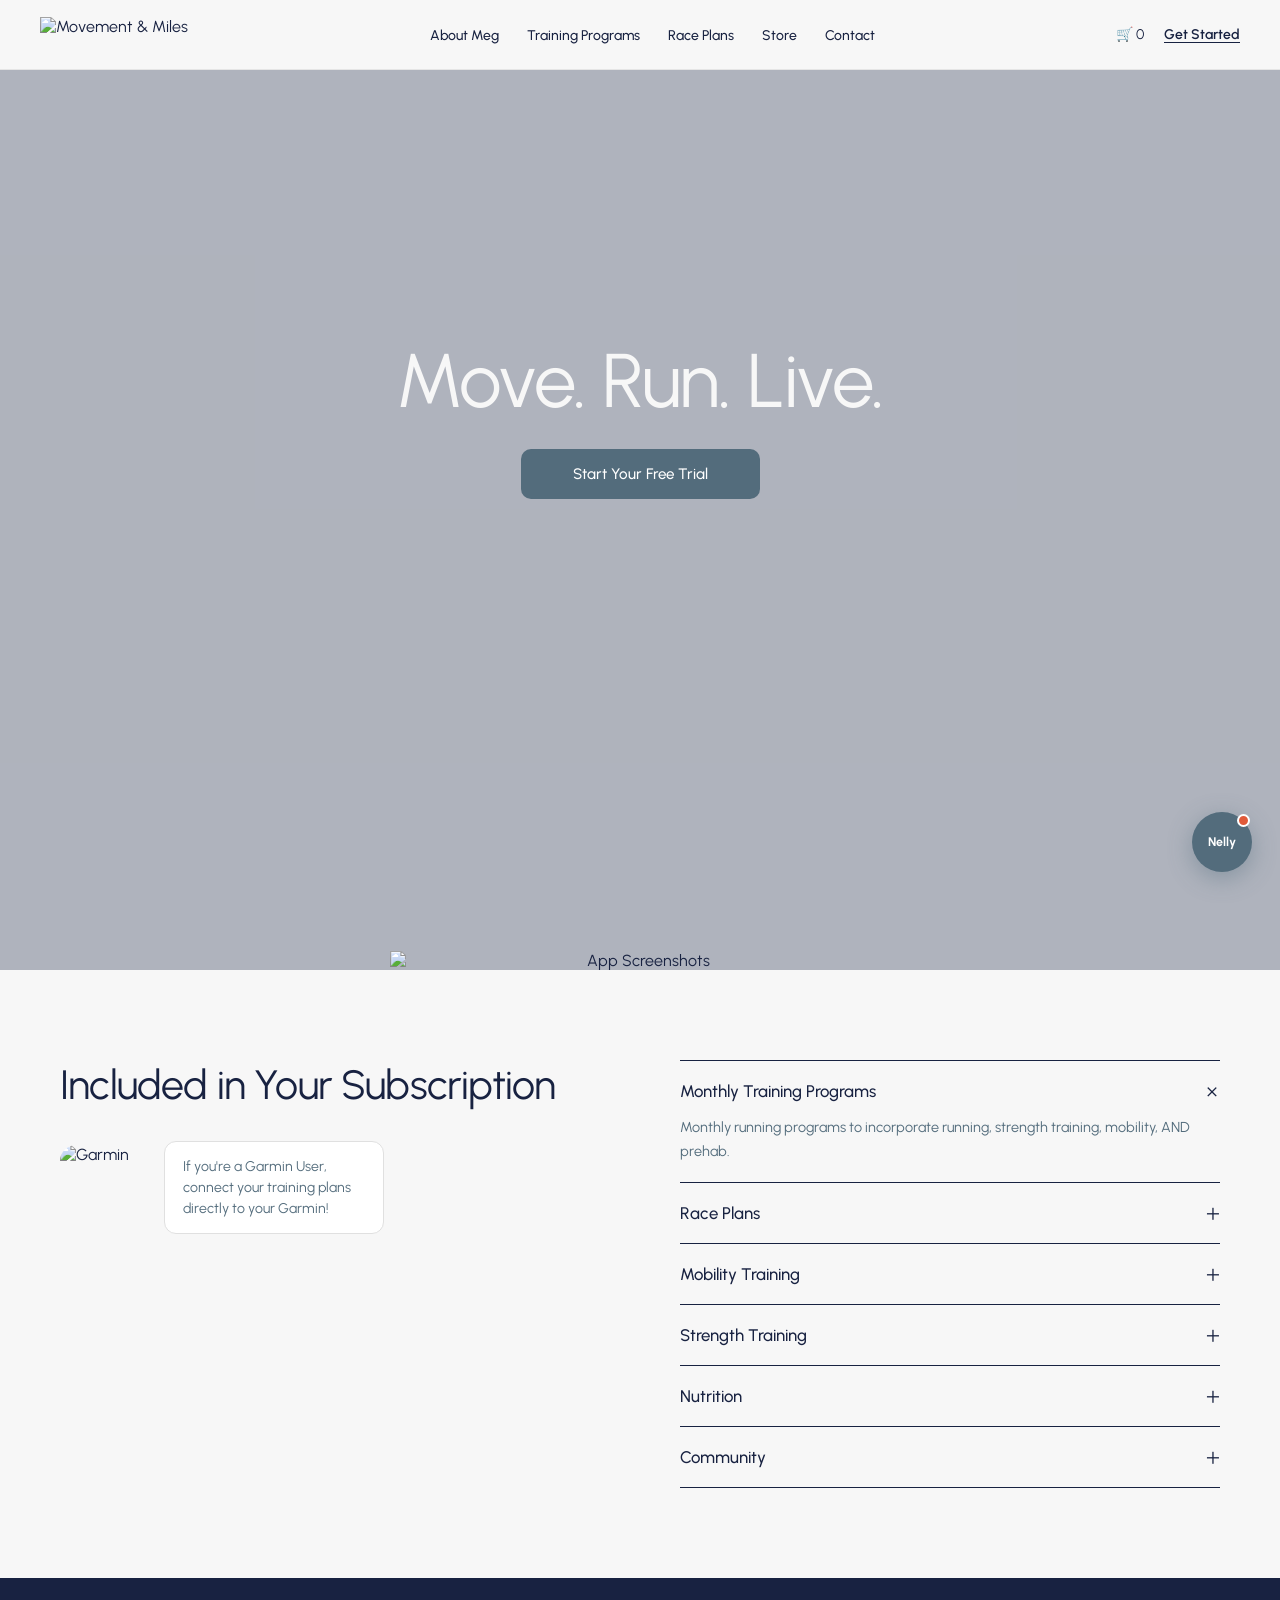
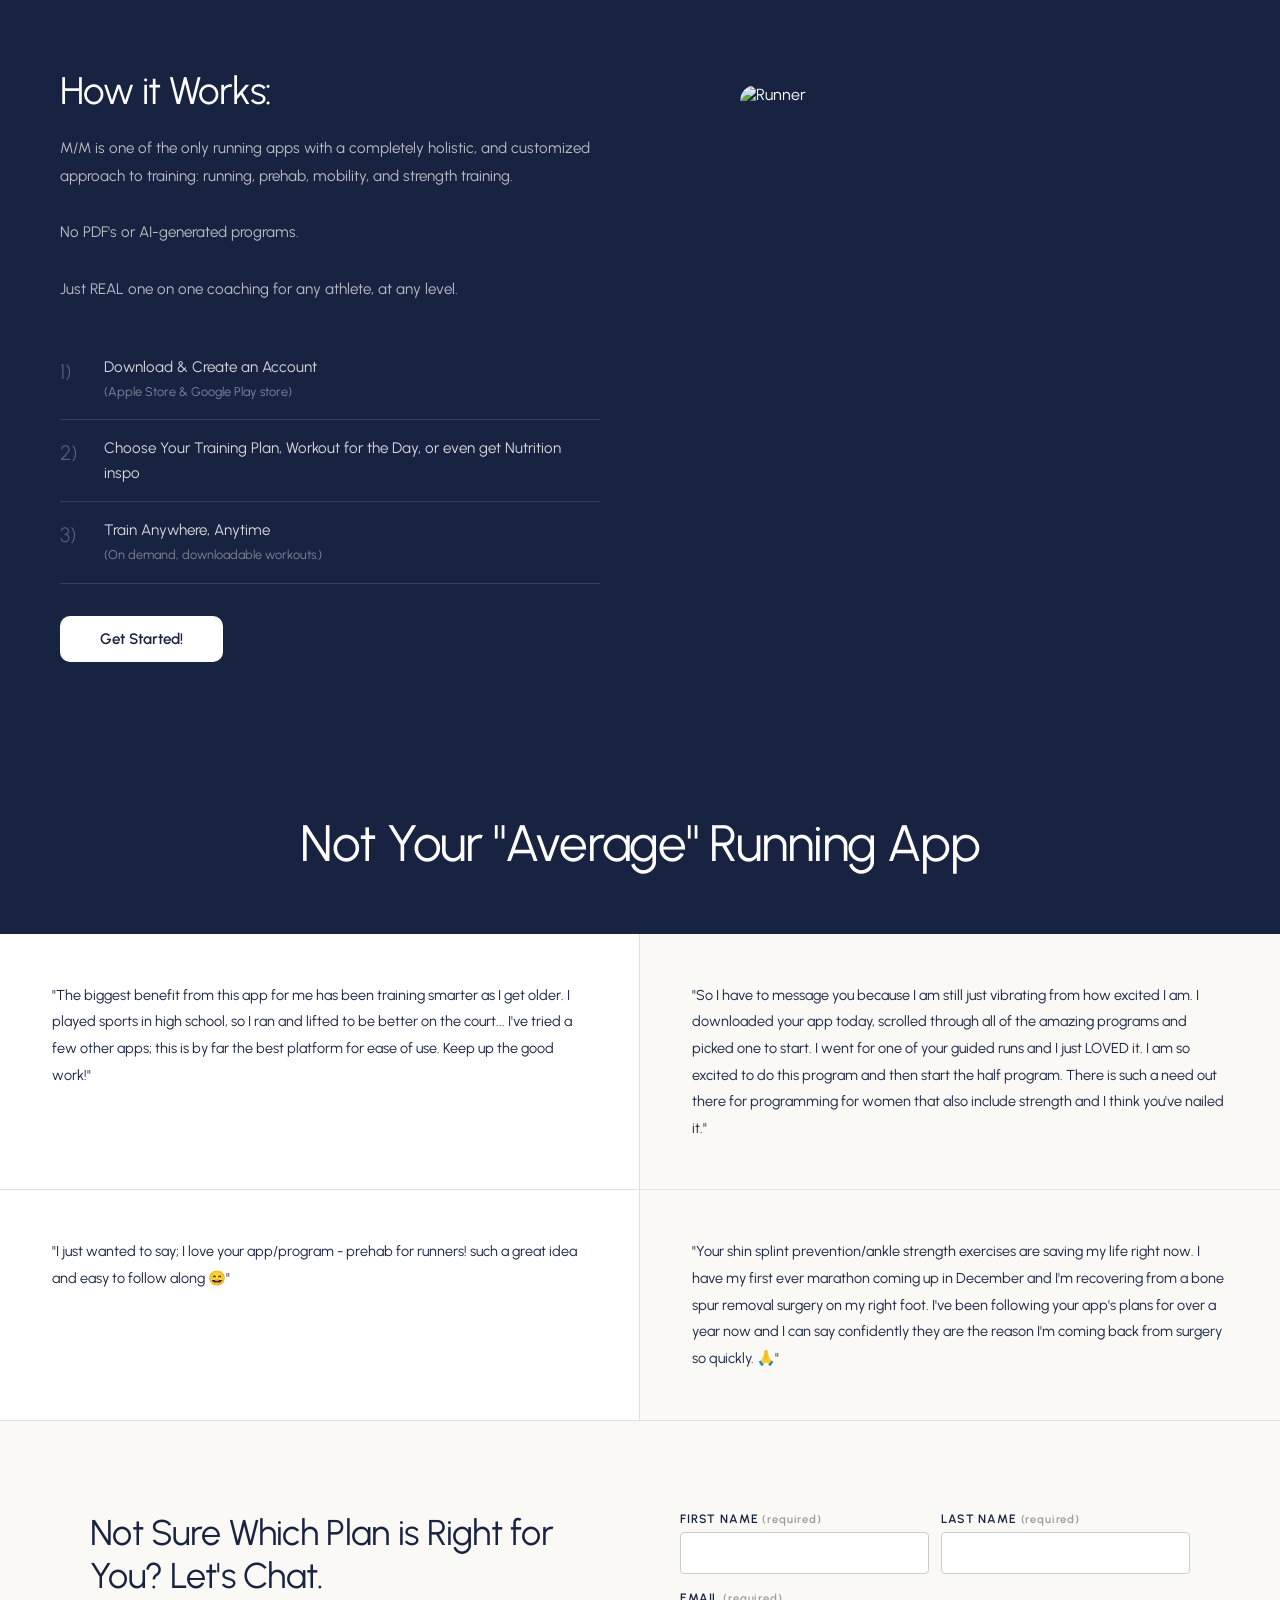
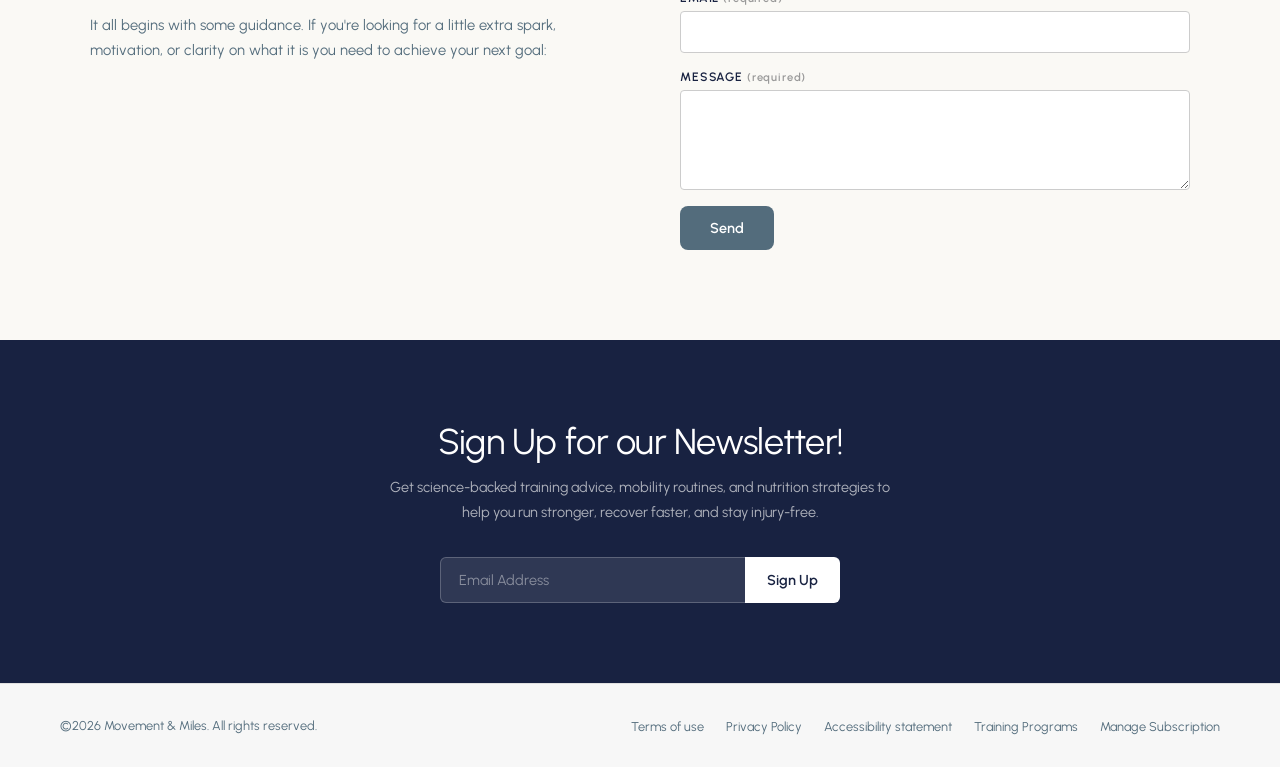
==== commit 4df4d3e4: "Session 4: get-started onboarding + /api/onboard-chat + /api/lead" ====
--- a/static/index.html
+++ b/static/index.html
@@ -5,7 +5,260 @@
 <meta name="viewport" content="width=device-width, initial-scale=1.0" />
 <title>Movement & Miles</title>
 <link href="https://fonts.googleapis.com/css2?family=Urbanist:ital,wght@0,300;0,400;0,500;0,600;0,700;1,400&display=swap" rel="stylesheet" />
-<link rel="stylesheet" href="/static/css/styles.css" />
+<style>
+  :root {
+    --navy: #182241;
+    --navy-mid: #536c7c;
+    --bg: #f7f7f7;
+    --bg-warm: #faf9f5;
+    --white: #ffffff;
+    --text: #182241;
+    --muted: #536c7c;
+    --btn: #536c7c;
+    --btn-hover: #3e5460;
+    --border: #e0e0e0;
+  }
+  * { margin:0; padding:0; box-sizing:border-box; }
+  html { scroll-behavior:smooth; }
+  body { background:var(--bg); color:var(--text); font-family:'Urbanist',sans-serif; font-weight:400; overflow-x:hidden; }
+  .site-nav {
+    position:fixed; top:0; left:0; right:0; z-index:200;
+    display:flex; align-items:center; justify-content:space-between;
+    padding:0 40px; height:70px;
+    background:rgba(247,247,247,0.96); backdrop-filter:blur(8px);
+    border-bottom:1px solid rgba(0,0,0,0.07);
+  }
+  .nav-logo img { height:36px; display:block; cursor:pointer; }
+  .nav-links { display:flex; align-items:center; gap:28px; list-style:none; }
+  .nav-links a { text-decoration:none; color:var(--text); font-size:0.875rem; font-weight:500; cursor:pointer; transition:color .2s; padding:4px 0; border-bottom:2px solid transparent; }
+  .nav-links a:hover, .nav-links a.active { color:var(--navy-mid); border-bottom-color:var(--navy-mid); }
+  .nav-right { display:flex; align-items:center; gap:20px; }
+  .nav-cart { font-size:.875rem; color:var(--text); cursor:pointer; }
+  .nav-get-started { background:transparent; border:none; font-family:'Urbanist',sans-serif; font-size:.875rem; font-weight:600; color:var(--text); cursor:pointer; text-decoration:underline; text-underline-offset:3px; }
+  .page { display:none; padding-top:70px; }
+  .page.active { display:block; }
+  .btn-primary { display:inline-block; background:var(--btn); color:var(--white); border:none; padding:14px 40px; font-family:'Urbanist',sans-serif; font-size:.95rem; font-weight:500; cursor:pointer; border-radius:10px; transition:background .2s; text-decoration:none; }
+  .btn-primary:hover { background:var(--btn-hover); }
+  .btn-outline { display:inline-block; background:transparent; color:var(--navy); border:1px solid var(--navy); padding:10px 28px; font-family:'Urbanist',sans-serif; font-size:.85rem; font-weight:500; cursor:pointer; border-radius:8px; transition:all .2s; text-decoration:none; }
+  .btn-outline:hover { background:var(--navy); color:var(--white); }
+  .section-heading { font-family:'Urbanist',sans-serif; font-weight:400; letter-spacing:-.02em; color:var(--navy); line-height:1.1; }
+  .tag { display:inline-block; font-size:.72rem; font-weight:600; letter-spacing:.08em; text-transform:uppercase; padding:4px 10px; border-radius:20px; }
+  .tag-beginner { background:#e8f4e8; color:#2d6a2d; }
+  .tag-intermediate { background:#fff3e0; color:#b35a00; }
+  .tag-advanced { background:#fce4e4; color:#b33030; }
+  .tag-all { background:#e8eaf6; color:#3949ab; }
+  .hero { position:relative; min-height:100vh; display:flex; flex-direction:column; align-items:center; justify-content:center; text-align:center; overflow:hidden; }
+  .hero-bg { position:absolute; inset:0; background-image:url('https://images.squarespace-cdn.com/content/v1/62da6d587c033c22c1b4475a/3ceddfcb-dece-4f51-a40f-10a068ba815c/IMG_9439.JPG'); background-size:cover; background-position:center top; }
+  .hero-overlay { position:absolute; inset:0; background:rgba(24,34,65,.32); }
+  .hero-content { position:relative; z-index:2; display:flex; flex-direction:column; align-items:center; gap:28px; padding-bottom:200px; }
+  .hero-title { font-size:clamp(52px,7vw,76px); font-weight:400; letter-spacing:-.02em; color:#f7f7f7; line-height:1.05; }
+  .hero-phones { position:absolute; bottom:0; left:50%; transform:translateX(-50%); z-index:2; }
+  .hero-phones img { width:500px; max-width:55vw; object-fit:contain; display:block; }
+  .subscription { background:var(--bg); padding:90px 60px; }
+  .subscription-inner { display:grid; grid-template-columns:1fr 1fr; gap:80px; align-items:start; max-width:1180px; margin:0 auto; }
+  .subscription-heading { font-size:clamp(28px,3.2vw,46px); font-weight:400; letter-spacing:-.02em; color:var(--navy); margin-bottom:32px; }
+  .garmin-promo { display:flex; align-items:center; gap:18px; }
+  .garmin-logo { width:86px; height:86px; object-fit:contain; border-radius:16px; }
+  .garmin-bubble { border:1px solid var(--border); border-radius:12px; padding:14px 18px; font-size:.88rem; color:var(--muted); max-width:220px; line-height:1.5; background:var(--white); }
+  .accordion-item { border-top:1px solid var(--navy); padding:18px 0; cursor:pointer; }
+  .accordion-item:last-child { border-bottom:1px solid var(--navy); }
+  .accordion-header { display:flex; justify-content:space-between; align-items:center; }
+  .accordion-title { font-size:1.05rem; font-weight:500; color:var(--navy); }
+  .accordion-icon { font-size:1.5rem; color:var(--navy); font-weight:300; transition:transform .25s; line-height:1; }
+  .accordion-body { display:none; padding-top:12px; font-size:.9rem; color:var(--muted); line-height:1.7; }
+  .accordion-item.open .accordion-icon { transform:rotate(45deg); }
+  .accordion-item.open .accordion-body { display:block; }
+  .how-section { background:var(--navy); padding:90px 60px; color:var(--white); }
+  .how-inner { max-width:1180px; margin:0 auto; display:grid; grid-template-columns:1fr 1fr; gap:80px; align-items:center; }
+  .how-heading { font-size:clamp(28px,3vw,44px); color:var(--white); font-weight:400; letter-spacing:-.02em; margin-bottom:20px; }
+  .how-desc { font-size:.95rem; color:rgba(247,247,247,.72); line-height:1.85; margin-bottom:36px; }
+  .how-step { display:flex; align-items:flex-start; gap:16px; padding:16px 0; border-bottom:1px solid rgba(255,255,255,.13); font-size:.95rem; color:rgba(247,247,247,.85); line-height:1.6; }
+  .how-step-num { font-size:1.3rem; font-weight:300; color:rgba(255,255,255,.3); min-width:28px; flex-shrink:0; }
+  .how-cta { display:inline-block; margin-top:32px; background:var(--white); color:var(--navy); padding:14px 40px; border-radius:10px; font-family:'Urbanist',sans-serif; font-size:.95rem; font-weight:600; cursor:pointer; border:none; text-decoration:none; transition:opacity .2s; }
+  .how-cta:hover { opacity:.88; }
+  .how-app-img { width:100%; max-width:420px; object-fit:cover; border-radius:16px; display:block; margin:0 auto; aspect-ratio:3/4; object-position:top; }
+  .avg-heading-bar { background:var(--navy); padding:60px; text-align:center; }
+  .avg-heading-bar h2 { font-size:clamp(26px,4vw,52px); color:var(--white); font-weight:400; letter-spacing:-.02em; }
+  .testimonials-grid { display:grid; grid-template-columns:repeat(2,1fr); }
+  .testimonial-card { padding:48px 52px; border-right:1px solid var(--border); border-bottom:1px solid var(--border); background:var(--white); }
+  .testimonial-card:nth-child(even) { border-right:none; background:var(--bg-warm); }
+  .testimonial-text { font-size:.9rem; line-height:1.85; color:var(--text); }
+  .contact-section { background:var(--bg-warm); padding:90px 60px; }
+  .contact-inner { max-width:1100px; margin:0 auto; display:grid; grid-template-columns:1fr 1fr; gap:80px; align-items:start; }
+  .contact-heading { font-size:clamp(22px,2.8vw,38px); font-weight:400; letter-spacing:-.02em; margin-bottom:16px; }
+  .contact-sub { font-size:.92rem; color:var(--muted); line-height:1.7; }
+  .contact-form { display:flex; flex-direction:column; gap:16px; }
+  .form-row { display:grid; grid-template-columns:1fr 1fr; gap:12px; }
+  .form-field { display:flex; flex-direction:column; gap:6px; }
+  .form-field label { font-size:.76rem; font-weight:600; letter-spacing:.07em; text-transform:uppercase; color:var(--navy); }
+  .form-field input, .form-field textarea { background:var(--white); border:1px solid #ccc; padding:11px 14px; font-family:'Urbanist',sans-serif; font-size:.9rem; color:var(--text); outline:none; border-radius:4px; transition:border-color .2s; }
+  .form-field input:focus, .form-field textarea:focus { border-color:var(--navy-mid); }
+  .form-field textarea { height:100px; resize:vertical; }
+  .form-submit { background:var(--btn); color:var(--white); border:none; padding:13px 30px; font-family:'Urbanist',sans-serif; font-size:.9rem; font-weight:600; cursor:pointer; border-radius:8px; align-self:flex-start; transition:background .2s; }
+  .form-submit:hover { background:var(--btn-hover); }
+  .newsletter-section { background:var(--navy); padding:80px 60px; text-align:center; }
+  .newsletter-heading { font-size:clamp(22px,3vw,36px); color:var(--white); font-weight:400; letter-spacing:-.02em; margin-bottom:12px; }
+  .newsletter-sub { font-size:.9rem; color:rgba(247,247,247,.68); max-width:520px; margin:0 auto 32px; line-height:1.75; }
+  .newsletter-form { display:flex; max-width:400px; margin:0 auto; }
+  .newsletter-input { flex:1; background:rgba(255,255,255,.1); border:1px solid rgba(255,255,255,.22); border-right:none; padding:13px 18px; color:var(--white); font-family:'Urbanist',sans-serif; font-size:.9rem; outline:none; border-radius:6px 0 0 6px; }
+  .newsletter-input::placeholder { color:rgba(247,247,247,.45); }
+  .newsletter-btn { background:var(--white); color:var(--navy); border:none; padding:13px 22px; font-family:'Urbanist',sans-serif; font-size:.9rem; font-weight:600; cursor:pointer; border-radius:0 6px 6px 0; transition:opacity .2s; }
+  .newsletter-btn:hover { opacity:.88; }
+  .page-hero { background:var(--bg); padding:60px 60px 40px; border-bottom:1px solid var(--border); }
+  .page-hero h1 { font-size:clamp(36px,5vw,68px); font-weight:400; letter-spacing:-.02em; color:rgba(24,34,65,.18); line-height:1; }
+  .program-section { padding:60px; }
+  .program-section:nth-child(even) { background:var(--bg-warm); }
+  .program-section-title { font-size:clamp(22px,2.5vw,32px); font-weight:400; letter-spacing:-.02em; color:var(--navy); margin-bottom:36px; padding-bottom:16px; border-bottom:1px solid var(--border); }
+  .program-grid { display:grid; grid-template-columns:repeat(auto-fill,minmax(280px,1fr)); gap:24px; }
+  .program-card { background:var(--white); border:1px solid var(--border); border-radius:12px; overflow:hidden; transition:transform .2s, box-shadow .2s; }
+  .program-card:hover { transform:translateY(-4px); box-shadow:0 12px 40px rgba(0,0,0,.1); }
+  .program-card-img { width:100%; height:180px; object-fit:cover; background:#eee; display:block; }
+  .program-card-img-placeholder { width:100%; height:180px; background:linear-gradient(135deg,#e8edf2 0%,#c8d4dc 100%); display:flex; align-items:center; justify-content:center; font-size:2rem; }
+  .program-card-body { padding:20px; }
+  .program-card-title { font-size:1rem; font-weight:600; color:var(--navy); margin-bottom:10px; line-height:1.3; }
+  .program-card-meta { display:flex; flex-direction:column; gap:4px; margin-bottom:14px; }
+  .program-card-meta span { font-size:.82rem; color:var(--muted); }
+  .program-card-footer { display:flex; justify-content:space-between; align-items:center; margin-top:14px; }
+  .sign-up-banner { background:var(--navy); color:var(--white); text-align:center; padding:48px 60px; }
+  .sign-up-banner h3 { font-size:clamp(20px,2.5vw,30px); font-weight:400; margin-bottom:20px; letter-spacing:-.01em; }
+  .race-grid { display:grid; grid-template-columns:repeat(3,1fr); gap:28px; padding:60px; max-width:1300px; margin:0 auto; }
+  .race-card { background:var(--white); border:1px solid var(--border); border-radius:12px; overflow:hidden; transition:transform .2s,box-shadow .2s; }
+  .race-card:hover { transform:translateY(-4px); box-shadow:0 12px 40px rgba(0,0,0,.1); }
+  .race-card-img { width:100%; height:200px; object-fit:cover; display:block; }
+  .race-card-body { padding:20px 22px; }
+  .race-card-title { font-size:1rem; font-weight:600; color:var(--navy); margin-bottom:12px; line-height:1.3; }
+  .race-card-detail { font-size:.83rem; color:var(--muted); line-height:1.6; margin-bottom:16px; }
+  .race-page-header { padding:50px 60px 30px; border-bottom:1px solid var(--border); }
+  .race-page-header h1 { font-size:clamp(32px,4vw,52px); font-weight:400; letter-spacing:-.02em; color:var(--navy); margin-bottom:10px; }
+  .race-page-header p { font-size:.95rem; color:var(--muted); max-width:600px; line-height:1.7; }
+  .store-header { padding:50px 60px 30px; border-bottom:1px solid var(--border); }
+  .store-header h1 { font-size:clamp(28px,4vw,48px); font-weight:400; letter-spacing:-.02em; color:var(--navy); margin-bottom:8px; }
+  .store-header p { font-size:.95rem; color:var(--muted); max-width:600px; }
+  .store-grid { display:grid; grid-template-columns:repeat(auto-fill,minmax(320px,1fr)); gap:32px; padding:60px; max-width:1300px; margin:0 auto; }
+  .store-card { background:var(--white); border:1px solid var(--border); border-radius:12px; overflow:hidden; transition:transform .2s,box-shadow .2s; }
+  .store-card:hover { transform:translateY(-4px); box-shadow:0 12px 40px rgba(0,0,0,.1); }
+  .store-card-img { width:100%; height:280px; object-fit:cover; display:block; background:#f0f0f0; }
+  .store-card-body { padding:24px; }
+  .store-card-title { font-size:1.05rem; font-weight:600; color:var(--navy); margin-bottom:8px; }
+  .store-card-price { font-size:1.1rem; font-weight:500; color:var(--navy-mid); margin-bottom:16px; }
+  .store-card-desc { font-size:.88rem; color:var(--muted); line-height:1.7; margin-bottom:20px; }
+  .add-to-cart { width:100%; background:var(--btn); color:var(--white); border:none; padding:13px; font-family:'Urbanist',sans-serif; font-size:.9rem; font-weight:600; cursor:pointer; border-radius:8px; transition:background .2s; }
+  .add-to-cart:hover { background:var(--btn-hover); }
+  footer { background:var(--bg); border-top:1px solid var(--border); padding:32px 60px; display:flex; justify-content:space-between; align-items:center; flex-wrap:wrap; gap:16px; }
+  .footer-copy { font-size:.8rem; color:var(--muted); }
+  .footer-links { display:flex; gap:22px; list-style:none; flex-wrap:wrap; }
+  .footer-links a { font-size:.8rem; color:var(--muted); text-decoration:none; transition:color .2s; cursor:pointer; }
+  .footer-links a:hover { color:var(--navy); }
+  #nelly-widget { position:fixed; bottom:28px; right:28px; z-index:999; display:flex; flex-direction:column; align-items:flex-end; gap:12px; }
+  #nelly-panel { display:none; flex-direction:column; width:360px; max-height:520px; background:var(--white); border:1px solid var(--border); border-radius:16px; overflow:hidden; box-shadow:0 20px 60px rgba(0,0,0,.15); animation:popUp .22s ease; }
+  #nelly-panel.open { display:flex; }
+  @keyframes popUp { from{opacity:0;transform:translateY(12px)}to{opacity:1;transform:translateY(0)} }
+  .nelly-header { background:var(--navy); padding:15px 18px; display:flex; align-items:center; gap:12px; }
+  .nelly-avatar { width:38px; height:38px; border-radius:50%; background:var(--btn); display:flex; align-items:center; justify-content:center; font-weight:700; font-size:1rem; color:var(--white); flex-shrink:0; }
+  .nelly-info { flex:1; }
+  .nelly-name-t { font-weight:600; font-size:.9rem; color:var(--white); }
+  .nelly-status-t { font-size:.72rem; color:rgba(247,247,247,.6); }
+  .nelly-close { background:none; border:none; color:rgba(247,247,247,.55); font-size:1.1rem; cursor:pointer; padding:4px; transition:color .2s; }
+  .nelly-close:hover { color:var(--white); }
+  #nelly-msgs { flex:1; overflow-y:auto; padding:14px; display:flex; flex-direction:column; gap:10px; background:var(--bg); }
+  .nmsg { max-width:86%; padding:10px 14px; border-radius:12px; font-size:.84rem; line-height:1.6; }
+  .nmsg.bot { background:var(--white); border:1px solid var(--border); color:var(--text); align-self:flex-start; border-radius:4px 12px 12px 12px; }
+  .nmsg.user { background:var(--navy); color:var(--white); align-self:flex-end; border-radius:12px 4px 12px 12px; }
+  #nelly-typing { display:none; align-self:flex-start; background:var(--white); border:1px solid var(--border); border-radius:4px 12px 12px 12px; padding:11px 16px; gap:4px; align-items:center; }
+  #nelly-typing.show { display:flex; }
+  .tdot { width:6px; height:6px; background:var(--muted); border-radius:50%; animation:tdot 1.2s infinite; }
+  .tdot:nth-child(2){animation-delay:.18s}.tdot:nth-child(3){animation-delay:.36s}
+  @keyframes tdot{0%,60%,100%{transform:translateY(0);opacity:.35}30%{transform:translateY(-5px);opacity:1}}
+  .nelly-input-row { display:flex; gap:8px; padding:11px 13px; border-top:1px solid var(--border); background:var(--white); }
+  #nelly-input { flex:1; border:1px solid var(--border); border-radius:8px; padding:9px 12px; font-family:'Urbanist',sans-serif; font-size:.84rem; color:var(--text); outline:none; background:var(--bg); transition:border-color .2s; }
+  #nelly-input:focus { border-color:var(--navy-mid); }
+  #nelly-input::placeholder { color:var(--muted); }
+  #nelly-send { background:var(--navy); color:var(--white); border:none; border-radius:8px; padding:9px 14px; font-size:.85rem; cursor:pointer; transition:background .2s; }
+  #nelly-send:hover { background:var(--btn-hover); }
+  .nelly-powered { text-align:center; font-size:.65rem; color:var(--muted); padding:6px; background:var(--white); letter-spacing:.04em; }
+  #nelly-bubble { width:60px; height:60px; background:var(--btn); border-radius:50%; display:flex; align-items:center; justify-content:center; cursor:pointer; box-shadow:0 6px 24px rgba(83,108,124,.45); transition:transform .2s,box-shadow .2s; position:relative; font-weight:700; font-size:.78rem; color:var(--white); letter-spacing:.01em; text-align:center; line-height:1.2; }
+  #nelly-bubble:hover { transform:scale(1.07); box-shadow:0 10px 32px rgba(83,108,124,.6); }
+  .bubble-ping { position:absolute; top:2px; right:2px; width:13px; height:13px; background:#e05a3a; border-radius:50%; border:2px solid var(--white); animation:bping 2.5s ease-in-out infinite; }
+  @keyframes bping{0%,100%{opacity:1;transform:scale(1)}50%{opacity:.6;transform:scale(1.2)}}
+  .fade-in { opacity:0; transform:translateY(20px); transition:opacity .55s ease,transform .55s ease; }
+  .fade-in.visible { opacity:1; transform:translateY(0); }
+  .nelly-buttons { display:flex; flex-wrap:wrap; gap:6px; align-self:flex-start; max-width:90%; margin-top:2px; }
+  .nelly-qr { background:var(--white); border:1.5px solid var(--navy); color:var(--navy); padding:7px 14px; border-radius:18px; font-family:"Urbanist",sans-serif; font-size:.78rem; font-weight:600; cursor:pointer; transition:all .2s; line-height:1.3; }
+  .nelly-qr:hover { background:var(--navy); color:var(--white); transform:translateY(-1px); }
+  .nelly-link { color:var(--navy-mid); font-weight:600; text-decoration:underline; text-underline-offset:2px; cursor:pointer; transition:color .2s; }
+  .nelly-link:hover { color:var(--navy); }
+
+  /* ── ABOUT MEG PAGE ── */
+  .about-hero { display:grid; grid-template-columns:1fr 1fr; gap:60px; max-width:1100px; margin:0 auto; padding:80px 60px; align-items:center; }
+  .about-img { width:100%; border-radius:16px; object-fit:cover; aspect-ratio:4/5; }
+  .about-content h2 { font-size:clamp(28px,3vw,42px); font-weight:400; letter-spacing:-.02em; color:var(--navy); margin-bottom:24px; }
+  .about-content p { font-size:.92rem; color:var(--muted); line-height:1.85; margin-bottom:16px; }
+  .about-content strong { color:var(--navy); }
+  .about-certs { margin-top:20px; padding:20px 24px; background:var(--bg-warm); border-radius:12px; border:1px solid var(--border); }
+  .about-certs p { font-size:.85rem; margin-bottom:0; }
+
+  /* ── PROGRAM DETAIL PAGE ── */
+  .detail-back { display:inline-flex; align-items:center; gap:6px; font-size:.88rem; font-weight:500; color:var(--navy-mid); cursor:pointer; text-decoration:none; padding:24px 60px 0; transition:color .2s; }
+  .detail-back:hover { color:var(--navy); }
+  .detail-hero { display:grid; grid-template-columns:1fr 1fr; gap:60px; max-width:1100px; margin:0 auto; padding:40px 60px 60px; align-items:start; }
+  .detail-img { width:100%; border-radius:16px; object-fit:cover; aspect-ratio:4/3; background:#eee; }
+  .detail-info h1 { font-size:clamp(24px,3vw,38px); font-weight:500; letter-spacing:-.02em; color:var(--navy); margin-bottom:16px; line-height:1.2; }
+  .detail-meta { display:flex; flex-wrap:wrap; gap:10px; margin-bottom:20px; }
+  .detail-meta .tag { font-size:.75rem; }
+  .detail-duration { font-size:.88rem; color:var(--muted); font-weight:500; }
+  .detail-weekly { font-size:.9rem; color:var(--text); line-height:1.7; margin-bottom:20px; padding:16px 20px; background:var(--bg); border-radius:10px; border:1px solid var(--border); }
+  .detail-weekly strong { color:var(--navy); }
+  .detail-desc { font-size:.9rem; color:var(--muted); line-height:1.85; margin-bottom:24px; }
+  .detail-equip { font-size:.88rem; color:var(--text); line-height:1.7; margin-bottom:28px; }
+  .detail-equip strong { color:var(--navy); }
+  .detail-cta-box { background:var(--navy); border-radius:14px; padding:36px; text-align:center; margin-top:20px; }
+  .detail-cta-box h3 { color:var(--white); font-weight:400; font-size:1.2rem; margin-bottom:6px; }
+  .detail-cta-box p { color:rgba(247,247,247,.65); font-size:.88rem; margin-bottom:18px; }
+
+  /* ── GET STARTED / ONBOARDING PAGE ── */
+  .gs-wrapper { min-height:calc(100vh - 70px); display:flex; flex-direction:column; align-items:center; justify-content:center; background:linear-gradient(170deg, var(--navy) 0%, #2a3a5c 50%, var(--navy-mid) 100%); padding:40px 20px; }
+  .gs-back { position:absolute; top:90px; left:32px; color:rgba(255,255,255,.6); font-size:.88rem; font-weight:500; cursor:pointer; text-decoration:none; transition:color .2s; z-index:10; }
+  .gs-back:hover { color:var(--white); }
+  .gs-chat-container { width:100%; max-width:520px; background:var(--white); border-radius:20px; overflow:hidden; box-shadow:0 24px 80px rgba(0,0,0,.25); display:flex; flex-direction:column; max-height:calc(100vh - 150px); }
+  .gs-header { background:var(--navy); padding:24px 28px; display:flex; align-items:center; gap:16px; }
+  .gs-avatar { width:52px; height:52px; border-radius:50%; background:var(--btn); display:flex; align-items:center; justify-content:center; font-weight:700; font-size:1.3rem; color:var(--white); flex-shrink:0; }
+  .gs-header-info { flex:1; }
+  .gs-header-name { font-weight:600; font-size:1.05rem; color:var(--white); }
+  .gs-header-sub { font-size:.78rem; color:rgba(247,247,247,.55); margin-top:2px; }
+  .gs-msgs { flex:1; overflow-y:auto; padding:20px; display:flex; flex-direction:column; gap:12px; background:var(--bg); min-height:300px; }
+  .gs-msgs .nmsg { max-width:88%; font-size:.88rem; }
+  .gs-msgs .nmsg.bot { background:var(--white); border:1px solid var(--border); color:var(--text); align-self:flex-start; border-radius:4px 14px 14px 14px; padding:12px 16px; }
+  .gs-msgs .nmsg.user { background:var(--navy); color:var(--white); align-self:flex-end; border-radius:14px 4px 14px 14px; padding:12px 16px; }
+  .gs-typing { display:none; align-self:flex-start; background:var(--white); border:1px solid var(--border); border-radius:4px 14px 14px 14px; padding:12px 18px; gap:5px; align-items:center; }
+  .gs-typing.show { display:flex; }
+  .gs-input-row { display:flex; gap:10px; padding:14px 18px; border-top:1px solid var(--border); background:var(--white); }
+  .gs-input { flex:1; border:1px solid var(--border); border-radius:10px; padding:12px 16px; font-family:'Urbanist',sans-serif; font-size:.88rem; color:var(--text); outline:none; background:var(--bg); transition:border-color .2s; }
+  .gs-input:focus { border-color:var(--navy-mid); }
+  .gs-input::placeholder { color:var(--muted); }
+  .gs-send { background:var(--navy); color:var(--white); border:none; border-radius:10px; padding:12px 18px; font-size:.9rem; cursor:pointer; transition:background .2s; font-weight:600; }
+  .gs-send:hover { background:var(--btn-hover); }
+  .gs-powered { text-align:center; font-size:.68rem; color:var(--muted); padding:8px; background:var(--white); letter-spacing:.04em; }
+  .gs-buttons { display:flex; flex-wrap:wrap; gap:8px; align-self:flex-start; max-width:92%; margin-top:4px; }
+  .gs-qr { background:var(--white); border:1.5px solid var(--navy); color:var(--navy); padding:9px 16px; border-radius:20px; font-family:"Urbanist",sans-serif; font-size:.82rem; font-weight:600; cursor:pointer; transition:all .2s; line-height:1.3; }
+  .gs-qr:hover { background:var(--navy); color:var(--white); transform:translateY(-1px); }
+  /* Thank you state */
+  .gs-thank-you { text-align:center; padding:60px 40px; }
+  .gs-thank-you h2 { font-size:1.6rem; font-weight:500; color:var(--navy); margin-bottom:12px; letter-spacing:-.02em; }
+  .gs-thank-you p { font-size:.92rem; color:var(--muted); line-height:1.7; margin-bottom:24px; }
+  .gs-thank-you .btn-primary { font-size:1rem; padding:16px 48px; }
+
+  @media(max-width:768px) {
+    .about-hero, .detail-hero { grid-template-columns:1fr; gap:30px; padding:40px 24px; }
+    .detail-back { padding:16px 24px 0; }
+    .site-nav { padding:0 16px; }
+    .nav-links { display:none; }
+    .race-grid { grid-template-columns:1fr; padding:30px 24px; }
+    .gs-wrapper { padding:20px 12px; }
+    .gs-chat-container { max-height:calc(100vh - 110px); border-radius:16px; }
+    .gs-header { padding:18px 20px; }
+    .gs-back { top:80px; left:16px; }
+  }
+</style>
 </head>
 <body>
 
@@ -22,17 +275,18 @@
   </ul>
   <div class="nav-right">
     <span class="nav-cart">🛒 0</span>
-    <button class="nav-get-started">Get Started</button>
+    <button class="nav-get-started" onclick="showPage('get-started')">Get Started</button>
   </div>
 </nav>
 
+<!-- ════════════════════ HOME ════════════════════ -->
 <div id="page-home" class="page active">
   <section class="hero">
     <div class="hero-bg"></div>
     <div class="hero-overlay"></div>
     <div class="hero-content">
       <h1 class="hero-title">Move. Run. Live.</h1>
-      <button class="btn-primary" style="padding:16px 52px">Start Your Free Trial</button>
+      <button class="btn-primary" style="padding:16px 52px" onclick="showPage('get-started')">Start Your Free Trial</button>
     </div>
     <div class="hero-phones">
       <img src="https://images.squarespace-cdn.com/content/v1/62da6d587c033c22c1b4475a/c72e8684-9bad-454f-a4fd-4c4e3dc9f01f/Group_images.png" alt="App Screenshots" />
@@ -69,7 +323,7 @@
           <div class="how-step"><span class="how-step-num">2)</span><span>Choose Your Training Plan, Workout for the Day, or even get Nutrition inspo</span></div>
           <div class="how-step"><span class="how-step-num">3)</span><span>Train Anywhere, Anytime<br><small style="opacity:.55">(On demand, downloadable workouts.)</small></span></div>
         </div>
-        <a class="how-cta">Get Started!</a>
+        <a class="how-cta" onclick="showPage('get-started')">Get Started!</a>
       </div>
       <div style="display:flex;justify-content:center">
         <img class="how-app-img" src="https://images.squarespace-cdn.com/content/v1/62da6d587c033c22c1b4475a/6548950d-9d8b-4be9-bbf6-6ac7c487a367/pexels-goumbik-669584.jpg" alt="Runner" />
@@ -123,6 +377,7 @@
   </footer>
 </div>
 
+<!-- ════════════════════ ABOUT MEG ════════════════════ -->
 <div id="page-about" class="page">
   <div class="about-hero">
     <img class="about-img" src="https://images.squarespace-cdn.com/content/v1/62da6d587c033c22c1b4475a/9f593b9b-c3ca-4504-88ef-0673a444f243/Screenshot+2025-09-16+at+2.07.49+PM.png" alt="Meg" />
@@ -157,6 +412,7 @@
   </footer>
 </div>
 
+<!-- ════════════════════ TRAINING ════════════════════ -->
 <div id="page-training" class="page">
   <div class="page-hero">
     <h1>Monthly Training<br>Programs:</h1>
@@ -177,7 +433,7 @@
       <div class="program-card"><div class="program-card-img-placeholder">🏆</div><div class="program-card-body"><div class="program-card-title">Peak Endurance & Power</div><div class="program-card-meta"><span><span class="tag tag-advanced">Advanced</span></span><span>⏱ 6 weeks</span><span>5 runs, 2 strength, 1–2 mobility workouts/week</span></div><button class="btn-outline" onclick="showDetail('advanced-treadmill-outdoor-running')">Learn More</button></div></div>
     </div>
   </div>
-  <div class="sign-up-banner"><h3>Sign Up For Your Free Month</h3><button class="btn-primary">Get Started</button></div>
+  <div class="sign-up-banner"><h3>Sign Up For Your Free Month</h3><button class="btn-primary" onclick="showPage('get-started')">Get Started</button></div>
   <div class="program-section">
     <h2 class="program-section-title">Strength Training Programs:</h2>
     <div class="program-grid">
@@ -200,7 +456,7 @@
       <div class="program-card"><div class="program-card-img-placeholder">✨</div><div class="program-card-body"><div class="program-card-title">The Ultimate Mobility Plan</div><div class="program-card-meta"><span><span class="tag tag-all">All Levels</span></span><span>⏱ 4 weeks</span><span>3 mobility + flexibility/week</span></div><button class="btn-outline" onclick="showDetail('the-ultimate-mobility-plan')">Learn More</button></div></div>
     </div>
   </div>
-  <div class="sign-up-banner"><h3>Sign Up For Your Free Month</h3><button class="btn-primary">Get Started</button></div>
+  <div class="sign-up-banner"><h3>Sign Up For Your Free Month</h3><button class="btn-primary" onclick="showPage('get-started')">Get Started</button></div>
   <footer>
     <div class="footer-copy">&copy;2026 Movement & Miles. All rights reserved.</div>
     <ul class="footer-links">
@@ -211,6 +467,7 @@
   </footer>
 </div>
 
+<!-- ════════════════════ RACE PLANS ════════════════════ -->
 <div id="page-race" class="page">
   <div class="race-page-header">
     <h1>Race Programs</h1>
@@ -229,7 +486,7 @@
     <div class="race-card"><div style="width:100%;height:200px;background:linear-gradient(135deg,#e8edf2,#c8d4dc);display:flex;align-items:center;justify-content:center;font-size:3rem">🦅</div><div class="race-card-body"><div class="race-card-title">50k Race Plan</div><div><span class="tag tag-intermediate">Intermediate – Advanced</span></div><div class="race-card-detail" style="margin-top:10px">⏱ 16 weeks · Experience in marathons or 25+ mi/week required</div><a class="btn-outline" href="https://movementandmiles.com/50k-race-plan" target="_blank">Learn More</a></div></div>
     <div class="race-card"><div style="width:100%;height:200px;background:linear-gradient(135deg,#e8edf2,#c8d4dc);display:flex;align-items:center;justify-content:center;font-size:3rem">🎯</div><div class="race-card-body"><div class="race-card-title">7 Weeks To 10 Miles Plan</div><div><span class="tag tag-advanced">Advanced</span></div><div class="race-card-detail" style="margin-top:10px">⏱ 7 weeks · Outdoor running, strength & mobility</div><a class="btn-outline" href="https://movementandmiles.com/7-weeks-to-10-miles" target="_blank">Learn More</a></div></div>
   </div>
-  <div class="sign-up-banner"><h3>Sign Up for your free month</h3><button class="btn-primary">Get Started</button></div>
+  <div class="sign-up-banner"><h3>Sign Up for your free month</h3><button class="btn-primary" onclick="showPage('get-started')">Get Started</button></div>
   <section class="newsletter-section">
     <h2 class="newsletter-heading">Sign Up for our Newsletter!</h2>
     <p class="newsletter-sub">Get science-backed training advice, mobility routines, and nutrition strategies delivered to your inbox.</p>
@@ -245,6 +502,7 @@
   </footer>
 </div>
 
+<!-- ════════════════════ STORE ════════════════════ -->
 <div id="page-store" class="page">
   <div class="store-header">
     <h1>Explore Our Fitness Store</h1>
@@ -277,6 +535,7 @@
   </footer>
 </div>
 
+<!-- ════════════════════ PROGRAM DETAIL ════════════════════ -->
 <div id="page-detail" class="page">
   <a class="detail-back" onclick="showPage('training')">← Back to Training Programs</a>
   <div class="detail-hero">
@@ -293,7 +552,7 @@
       <div class="detail-cta-box">
         <h3>Join Movement &amp; Miles</h3>
         <p>First Month is Free!</p>
-        <a class="btn-primary" href="https://movementandmiles.ymove.app/p" target="_blank" style="background:var(--white);color:var(--navy);font-weight:600">Sign Up Today</a>
+        <button class="btn-primary" onclick="showPage('get-started')" style="background:var(--white);color:var(--navy);font-weight:600">Sign Up Today</button>
       </div>
     </div>
   </div>
@@ -312,6 +571,34 @@
   </footer>
 </div>
 
+<!-- ════════════════════ GET STARTED (ONBOARDING) ════════════════════ -->
+<div id="page-get-started" class="page">
+  <a class="gs-back" onclick="showPage('home')">← Back to Home</a>
+  <div class="gs-wrapper">
+    <div class="gs-chat-container" id="gs-chat-container">
+      <div class="gs-header">
+        <div class="gs-avatar">N</div>
+        <div class="gs-header-info">
+          <div class="gs-header-name">Nelly</div>
+          <div class="gs-header-sub">Your M&M Coaching Assistant</div>
+        </div>
+      </div>
+      <div class="gs-msgs" id="gs-msgs">
+        <div class="nmsg bot">Hey! I'm Nelly, your M&M coaching assistant. I'm going to help you find the perfect training plan — it'll only take a minute! First off, what's your name?</div>
+      </div>
+      <div class="gs-typing" id="gs-typing">
+        <div class="tdot"></div><div class="tdot"></div><div class="tdot"></div>
+      </div>
+      <div class="gs-input-row">
+        <input class="gs-input" id="gs-input" placeholder="Type your answer..." onkeydown="if(event.key==='Enter')gsSendMsg()" />
+        <button class="gs-send" id="gs-send" onclick="gsSendMsg()">→</button>
+      </div>
+      <div class="gs-powered">Powered by Claude AI</div>
+    </div>
+  </div>
+</div>
+
+<!-- ════════════════════ NELLY WIDGET (all pages except get-started) ════════════════════ -->
 <div id="nelly-widget">
   <div id="nelly-panel">
     <div class="nelly-header">
@@ -337,9 +624,410 @@
   <div id="nelly-bubble" onclick="toggleNelly()">Nelly<div class="bubble-ping"></div></div>
 </div>
 
-<!-- JS: order matters — programs.js before app.js (app.js references PROGRAMS) -->
-<script src="/static/js/programs.js"></script>
-<script src="/static/js/app.js"></script>
-<script src="/static/js/nelly-widget.js"></script>
+<script>
+  /* ══════════════════════════════════════════════
+     ROUTING
+     ══════════════════════════════════════════════ */
+  var PAGE_PATHS = {
+    home: '/',
+    about: '/about-meg',
+    training: '/training-programs',
+    race: '/race-plans',
+    store: '/store',
+    'get-started': '/get-started',
+    detail: null
+  };
+
+  function showPage(name, skipPush) {
+    document.querySelectorAll('.page').forEach(function(p) { p.classList.remove('active'); });
+    document.querySelectorAll('.nav-links a').forEach(function(a) { a.classList.remove('active'); });
+    document.getElementById('page-' + name).classList.add('active');
+    var link = document.querySelector('.nav-links a[data-page="' + name + '"]');
+    if (link) link.classList.add('active');
+    window.scrollTo(0, 0);
+    initFadeIns();
+    // Hide Nelly widget on get-started page (it has its own full-page chat)
+    var widget = document.getElementById('nelly-widget');
+    if (name === 'get-started') {
+      widget.style.display = 'none';
+    } else {
+      widget.style.display = 'flex';
+    }
+    if (!skipPush && PAGE_PATHS[name] !== undefined && PAGE_PATHS[name] !== null) {
+      history.pushState({page: name}, '', PAGE_PATHS[name]);
+    }
+  }
+
+  /* ══════════════════════════════════════════════
+     ACCORDION
+     ══════════════════════════════════════════════ */
+  function toggleAcc(header) {
+    var item = header.parentElement;
+    var wasOpen = item.classList.contains('open');
+    document.querySelectorAll('.accordion-item').forEach(function(i) { i.classList.remove('open'); });
+    if (!wasOpen) item.classList.add('open');
+  }
+
+  /* ══════════════════════════════════════════════
+     NELLY WIDGET (existing — unchanged)
+     ══════════════════════════════════════════════ */
+  function toggleNelly() {
+    document.getElementById('nelly-panel').classList.toggle('open');
+    document.querySelector('.bubble-ping').style.display = 'none';
+  }
+
+  var NELLY_API = '/api/chat';
+  var nellyHistory = [];
+
+  var pageMap = {
+    'training programs': 'training',
+    'training': 'training',
+    'race plans': 'race',
+    'race': 'race',
+    'store': 'store',
+    'home': 'home'
+  };
+
+  function renderBotText(text, container) {
+    var parts = text.split(/\[\[page:([^\]]+)\]\]/g);
+    for (var i = 0; i < parts.length; i++) {
+      if (i % 2 === 0) {
+        if (parts[i]) container.appendChild(document.createTextNode(parts[i]));
+      } else {
+        var pageName = parts[i];
+        var pageKey = pageMap[pageName.toLowerCase()] || 'home';
+        var a = document.createElement('a');
+        a.textContent = pageName;
+        a.href = '#';
+        a.className = 'nelly-link';
+        a.setAttribute('data-page', pageKey);
+        a.onclick = function(e) {
+          e.preventDefault();
+          var pg = this.getAttribute('data-page');
+          toggleNelly();
+          showPage(pg);
+        };
+        container.appendChild(a);
+      }
+    }
+  }
+
+  function parseButtons(text) {
+    var match = text.match(/\[([^\]]+)\]\s*$/);
+    if (!match) return { text: text, buttons: [] };
+    var cleanText = text.replace(/\[([^\]]+)\]\s*$/, '').trim();
+    var inner = match[1];
+    if (inner.indexOf('|') === -1) return { text: text, buttons: [] };
+    var buttons = inner.split('|').map(function(b) { return b.trim(); });
+    return { text: cleanText, buttons: buttons };
+  }
+
+  function addBotMessage(text) {
+    var msgs = document.getElementById('nelly-msgs');
+    var parsed = parseButtons(text);
+    var b = document.createElement('div');
+    b.className = 'nmsg bot';
+    renderBotText(parsed.text, b);
+    msgs.appendChild(b);
+    if (parsed.buttons.length > 0) {
+      var btnRow = document.createElement('div');
+      btnRow.className = 'nelly-buttons';
+      parsed.buttons.forEach(function(label) {
+        var btn = document.createElement('button');
+        btn.className = 'nelly-qr';
+        btn.textContent = label;
+        btn.onclick = function() {
+          btnRow.remove();
+          sendMsgText(label);
+        };
+        btnRow.appendChild(btn);
+      });
+      msgs.appendChild(btnRow);
+    }
+    msgs.scrollTop = msgs.scrollHeight;
+  }
+
+  function sendMsgText(text) {
+    var msgs = document.getElementById('nelly-msgs');
+    var typing = document.getElementById('nelly-typing');
+    var u = document.createElement('div');
+    u.className = 'nmsg user';
+    u.textContent = text;
+    msgs.appendChild(u);
+    msgs.scrollTop = msgs.scrollHeight;
+    nellyHistory.push({ role: 'user', content: text });
+    typing.classList.add('show');
+    msgs.scrollTop = msgs.scrollHeight;
+    fetch(NELLY_API, {
+      method: 'POST',
+      headers: { 'Content-Type': 'application/json' },
+      body: JSON.stringify({ message: text, history: nellyHistory.slice(0, -1) })
+    }).then(function(res) {
+      typing.classList.remove('show');
+      if (!res.ok) throw new Error('Server error: ' + res.status);
+      return res.json();
+    }).then(function(data) {
+      var reply = data.reply || "Sorry, couldn't connect right now. Try again!";
+      nellyHistory.push({ role: 'assistant', content: reply });
+      addBotMessage(reply);
+    }).catch(function(err) {
+      typing.classList.remove('show');
+      var b = document.createElement('div');
+      b.className = 'nmsg bot';
+      b.textContent = 'Having trouble connecting right now. Try again in a moment!';
+      msgs.appendChild(b);
+      msgs.scrollTop = msgs.scrollHeight;
+      console.error('Nelly error:', err);
+    });
+  }
+
+  function sendMsg() {
+    var input = document.getElementById('nelly-input');
+    var text = input.value.trim();
+    if (!text) return;
+    input.value = '';
+    sendMsgText(text);
+  }
+
+  /* ══════════════════════════════════════════════
+     GET STARTED — ONBOARDING NELLY
+     ══════════════════════════════════════════════ */
+  var GS_API = '/api/onboard-chat';
+  var gsHistory = [];
+  var gsLeadSaved = false;
+
+  function gsParseButtons(text) {
+    var match = text.match(/\[([^\]]+)\]\s*$/);
+    if (!match) return { text: text, buttons: [] };
+    var cleanText = text.replace(/\[([^\]]+)\]\s*$/, '').trim();
+    var inner = match[1];
+    if (inner.indexOf('|') === -1) return { text: text, buttons: [] };
+    var buttons = inner.split('|').map(function(b) { return b.trim(); });
+    return { text: cleanText, buttons: buttons };
+  }
+
+  function gsStripLeadTag(text) {
+    // Extract [[LEAD:{...}]] and return {cleanText, leadData}
+    var match = text.match(/\[\[LEAD:([\s\S]*?)\]\]/);
+    if (!match) return { cleanText: text, leadData: null };
+    var cleanText = text.replace(/\[\[LEAD:[\s\S]*?\]\]/, '').trim();
+    try {
+      var leadData = JSON.parse(match[1]);
+      return { cleanText: cleanText, leadData: leadData };
+    } catch(e) {
+      console.error('Failed to parse lead JSON:', e);
+      return { cleanText: cleanText, leadData: null };
+    }
+  }
+
+  function gsSaveLead(leadData) {
+    if (gsLeadSaved) return;
+    gsLeadSaved = true;
+    fetch('/api/lead', {
+      method: 'POST',
+      headers: { 'Content-Type': 'application/json' },
+      body: JSON.stringify(leadData)
+    }).then(function(res) {
+      if (!res.ok) throw new Error('Lead save failed');
+      return res.json();
+    }).then(function(data) {
+      console.log('Lead saved:', data);
+      // Show thank you after a brief delay
+      setTimeout(gsShowThankYou, 2500);
+    }).catch(function(err) {
+      console.error('Lead save error:', err);
+      // Still show thank you even if save fails
+      setTimeout(gsShowThankYou, 2500);
+    });
+  }
+
+  function gsShowThankYou() {
+    var container = document.getElementById('gs-chat-container');
+    container.innerHTML = '<div class="gs-header"><div class="gs-avatar">N</div><div class="gs-header-info"><div class="gs-header-name">Nelly</div><div class="gs-header-sub">Your M&M Coaching Assistant</div></div></div>' +
+      '<div class="gs-thank-you">' +
+      '<h2>You\'re all set! 🎉</h2>' +
+      '<p>Your personalized plan is waiting for you. Download the app, create your account, and start your <strong>free month</strong> today!</p>' +
+      '<a class="btn-primary" href="https://movementandmiles.ymove.app/p" target="_blank">Download the App</a>' +
+      '<p style="margin-top:20px;font-size:.82rem;color:var(--muted)">Or <a href="#" onclick="showPage(\'home\');return false;" style="color:var(--navy-mid);font-weight:600;text-decoration:underline">go back to browsing</a></p>' +
+      '</div>';
+  }
+
+  function gsAddBotMessage(text) {
+    var msgs = document.getElementById('gs-msgs');
+    var parsed = gsParseButtons(text);
+    var b = document.createElement('div');
+    b.className = 'nmsg bot';
+    b.textContent = parsed.text;
+    msgs.appendChild(b);
+    if (parsed.buttons.length > 0) {
+      var btnRow = document.createElement('div');
+      btnRow.className = 'gs-buttons';
+      parsed.buttons.forEach(function(label) {
+        var btn = document.createElement('button');
+        btn.className = 'gs-qr';
+        btn.textContent = label;
+        btn.onclick = function() {
+          btnRow.remove();
+          gsSendMsgText(label);
+        };
+        btnRow.appendChild(btn);
+      });
+      msgs.appendChild(btnRow);
+    }
+    msgs.scrollTop = msgs.scrollHeight;
+  }
+
+  function gsSendMsgText(text) {
+    var msgs = document.getElementById('gs-msgs');
+    var typing = document.getElementById('gs-typing');
+    var u = document.createElement('div');
+    u.className = 'nmsg user';
+    u.textContent = text;
+    msgs.appendChild(u);
+    msgs.scrollTop = msgs.scrollHeight;
+    gsHistory.push({ role: 'user', content: text });
+    typing.classList.add('show');
+    msgs.scrollTop = msgs.scrollHeight;
+    fetch(GS_API, {
+      method: 'POST',
+      headers: { 'Content-Type': 'application/json' },
+      body: JSON.stringify({ message: text, history: gsHistory.slice(0, -1) })
+    }).then(function(res) {
+      typing.classList.remove('show');
+      if (!res.ok) throw new Error('Server error: ' + res.status);
+      return res.json();
+    }).then(function(data) {
+      var reply = data.reply || "Sorry, couldn't connect right now. Try again!";
+      // Check for [[LEAD:{...}]] tag
+      var result = gsStripLeadTag(reply);
+      gsHistory.push({ role: 'assistant', content: reply });
+      gsAddBotMessage(result.cleanText);
+      // If lead data was found, save it
+      if (result.leadData) {
+        gsSaveLead(result.leadData);
+      }
+    }).catch(function(err) {
+      typing.classList.remove('show');
+      var b = document.createElement('div');
+      b.className = 'nmsg bot';
+      b.textContent = 'Having trouble connecting right now. Try again in a moment!';
+      msgs.appendChild(b);
+      msgs.scrollTop = msgs.scrollHeight;
+      console.error('Onboard error:', err);
+    });
+  }
+
+  function gsSendMsg() {
+    var input = document.getElementById('gs-input');
+    var text = input.value.trim();
+    if (!text) return;
+    input.value = '';
+    gsSendMsgText(text);
+  }
+
+  /* ══════════════════════════════════════════════
+     FADE-INS
+     ══════════════════════════════════════════════ */
+  function initFadeIns() {
+    var obs = new IntersectionObserver(function(entries) {
+      entries.forEach(function(e) { if (e.isIntersecting) e.target.classList.add('visible'); });
+    }, { threshold: 0.08 });
+    document.querySelectorAll('.page.active .fade-in:not(.visible)').forEach(function(el) { obs.observe(el); });
+  }
+  initFadeIns();
+
+  /* ══════════════════════════════════════════════
+     PROGRAMS DATA
+     ══════════════════════════════════════════════ */
+  var PROGRAMS = [
+    {slug:"3-week-beginner-walk-to-run", title:"Walk To Run: Part 1", level:"Beginner", duration:"3 weeks", weekly:"4 run/walk workouts, 1 mobility workout, and 2 bodyweight strength training workouts each week.", desc:"This program is a great soft-launch into running. I would recommend this plan for a novice runner, or a completely new runner. The workouts are all walk/run interval style and gradually progress, in terms of running duration, throughout the 3 weeks. Each week is planned out for you and includes bodyweight strength training, mobility and strength training to help you improve your range of motion, strength, flexibility, and stability.", equip:"Running shoes, a mat, foam roller, resistance bands, and a box or bench.", img:"https://images.squarespace-cdn.com/content/v1/62da6d587c033c22c1b4475a/024074f3-1790-45e0-ae72-a273547c894a/app+pics+6.jpg", section:"running"},
+    {slug:"6-week-beginner-walk-to-run", title:"Walk To Run: Part 2", level:"Beginner", duration:"6 weeks", weekly:"4 run/walk workouts, 1 mobility workout, and 2 strength training workouts (weights and bodyweight) each week.", desc:"This program picks up where Part 1 left off. You will continue building running endurance with walk/run intervals that gradually increase in running duration. Strength training now incorporates weights alongside bodyweight exercises to build a stronger foundation.", equip:"Running shoes, 10lb+ dumbbell or kettlebell, mini resistance bands, a mat, foam roller, and a box or bench.", img:"https://images.squarespace-cdn.com/content/v1/62da6d587c033c22c1b4475a/15e0db8f-33c4-4a58-b325-aed10e9d6c54/pexels-magda-ehlers-pexels-4065511.jpg", section:"running"},
+    {slug:"beginner-outdoor-running-plan", title:"Miles + Bodyweight Strength", level:"Beginner", duration:"8 weeks", weekly:"4-5 run workouts, 1-2 mobility workouts, and 2 bodyweight strength training workouts each week.", desc:"This program is great for a beginner-level runner who has some prior running experience; the ability to run for about 30 minutes, at an easy effort, without stopping. Each week, you have 4-5 runs; about 12-15 miles/week. The running workouts include a variety of styles: endurance, speed workouts, and interval walk/run style. The strength training workouts are all bodyweight-focused (no weights needed).", equip:"Running shoes, mini resistance bands, foam roller, mat, and a box or bench.", img:"", section:"running"},
+    {slug:"beginner-treadmill-outdoor", title:"Beginners: Total Package", level:"Beginner", duration:"8 weeks", weekly:"4-5 runs, 1 mobility workout, and 2 strength training workouts each week (bodyweight and weights).", desc:"A comprehensive beginner program combining treadmill and outdoor running with strength training. This program builds your endurance while incorporating weighted exercises to develop total-body fitness.", equip:"Treadmill, 10lb+ dumbbell or kettlebell, mini resistance bands, a mat, foam roller, and a box or bench.", img:"", section:"running"},
+    {slug:"building-endurance", title:"Building Endurance & Strength", level:"Beginner", duration:"6 weeks", weekly:"4 runs, 1 mobility workout, and 2 strength training workouts (weights and bodyweight) each week.", desc:"Designed to help you build running endurance while developing strength. Each week combines outdoor runs with a mix of weighted and bodyweight strength sessions plus mobility work to keep you injury-free.", equip:"10lb+ dumbbell or kettlebell, mini resistance bands, a mat, foam roller, and a box or bench.", img:"", section:"running"},
+    {slug:"outdoor-miles-bodyweight-strength", title:"Strides + Calisthenics", level:"Intermediate", duration:"6 weeks", weekly:"4 runs, 2 bodyweight strength training workouts, and 1-2 mobility workouts each week.", desc:"An intermediate program that pairs outdoor running with calisthenics-style bodyweight training. No weights needed. Great for runners who want to build functional strength without a gym.", equip:"Running shoes, mini resistance bands, foam roller, mat, and a box or bench.", img:"", section:"running"},
+    {slug:"intermediate-outdoor-running-weights", title:"Outdoor Miles + Weights", level:"Intermediate", duration:"4 weeks", weekly:"4 runs, 2 strength training workouts, and 1-2 mobility workouts each week.", desc:"A focused 4-week intermediate program combining outdoor running with weighted strength training. Build power and endurance simultaneously with a balanced weekly schedule.", equip:"15lb+ dumbbell or kettlebell, mini resistance bands, a box or bench, a mat, a foam roller.", img:"", section:"running"},
+    {slug:"6-week-challenge-20-miles-per-week", title:"Balanced Strides & Strength", level:"Intermediate", duration:"6 weeks", weekly:"3 run workouts, 3 strength training workouts, and 1-2 mobility workouts each week.", desc:"For the intermediate runner who wants equal emphasis on running and lifting. Three runs and three strength sessions each week create a truly balanced training approach.", equip:"15lb+ dumbbell or kettlebell, mini resistance bands, a box or bench, foam roller, and a mat.", img:"", section:"running"},
+    {slug:"intermediate-treadmill-outdoor-running-plan", title:"Endurance & Strength", level:"Intermediate", duration:"8 weeks", weekly:"5 running workouts, 2 strength training workouts, and 1-2 mobility workouts each week.", desc:"An 8-week intermediate program with higher running volume plus strength and mobility. Perfect for runners looking to push their endurance while maintaining strength.", equip:"Treadmill, 15lb+ dumbbell or kettlebell, mini resistance bands, a box or bench, foam roller, and a mat.", img:"", section:"running"},
+    {slug:"run-lift", title:"Run + Lift", level:"Advanced", duration:"6 weeks", weekly:"3 running workouts (outdoor), 3 strength training workouts, and 1-2 mobility workouts each week.", desc:"An advanced program for athletes who want serious strength gains alongside their running. Three dedicated lifting sessions per week with compound movements and progressive overload.", equip:"Kettlebells, a barbell, plates, a box or bench, mini resistance bands, and a mat.", img:"", section:"running"},
+    {slug:"fast-track", title:"Endurance, Speed, and Strength", level:"Advanced", duration:"6 weeks", weekly:"2 speed workouts, 2 endurance runs, 2 strength training workouts, and 1 mobility workout each week.", desc:"The most well-rounded advanced program. Dedicated speed work, endurance runs, and heavy strength training in one comprehensive plan. For experienced runners who want to get faster and stronger.", equip:"Barbell, kettlebells, plates, box or bench, mini resistance bands, and a mat.", img:"", section:"running"},
+    {slug:"advanced-treadmill-outdoor-running", title:"Peak Endurance & Power", level:"Advanced", duration:"6 weeks", weekly:"5 running workouts, 2 strength training workouts, and 1-2 mobility workouts each week.", desc:"High-volume advanced running with 5 runs per week, supplemented by heavy strength work. Designed for experienced runners pushing toward peak performance.", equip:"Barbell, plates, mini resistance bands, 20lb+ kettlebell, box or bench, and a mat.", img:"", section:"running"},
+    {slug:"7-weeks-to-10-miles", title:"7 Weeks to 10 Miles", level:"Advanced", duration:"7 weeks", weekly:"4-5 runs, 2 strength training workouts, and 1-2 mobility workouts each week.", desc:"A goal-oriented advanced plan that builds you up to running 10 miles. Progressive mileage increases with strength and mobility work to support the higher training load.", equip:"Barbell, plates, kettlebells or dumbbells, box or bench, mini resistance bands, and a mat.", img:"", section:"running"},
+    {slug:"bodyweight-bands", title:"Bodyweight & Bands", level:"Beginner", duration:"4 weeks", weekly:"3 bodyweight strength training workouts and 2 mobility workouts each week.", desc:"A no-weights-needed strength program using only your bodyweight and resistance bands. Perfect for beginners or anyone without gym access.", equip:"Mini resistance bands, a mat, foam roller, and a box or bench.", img:"", section:"strength"},
+    {slug:"strength-starts-here", title:"Strength Starts Here!", level:"Beginner", duration:"2 weeks", weekly:"3 strength training workouts (bodyweight and weights) and 2 mobility workouts each week.", desc:"A 2-week intro to strength training that eases you into weighted exercises. Great for runners who have never lifted before.", equip:"10lb+ dumbbell or kettlebell, mini resistance bands, a mat, foam roller, and a box or bench.", img:"", section:"strength"},
+    {slug:"pure-strength", title:"Pure Strength", level:"Beginner", duration:"6 weeks", weekly:"3 strength training workouts and 1 mobility workout each week.", desc:"A focused 6-week strength-building program for beginners ready to commit to consistent lifting. Progressive overload with proper form emphasis.", equip:"Dumbbells or kettlebells, mini resistance bands, a mat, and a box or bench.", img:"", section:"strength"},
+    {slug:"cross-train-smart", title:"Cross-Train Smart", level:"Beginner", duration:"6 weeks", weekly:"1 strength training workout, 1 prehab workout, and 1 mobility workout each week.", desc:"A gentle cross-training program that complements your running with targeted strength, prehab, and mobility work. Low time commitment with high impact.", equip:"Mini resistance bands, foam roller, mat, and a box or bench.", img:"", section:"strength"},
+    {slug:"stronger-strides", title:"Stronger Strides", level:"Intermediate", duration:"6 weeks", weekly:"2 strength training workouts and 1 mobility workout each week.", desc:"Intermediate strength training designed specifically for runners. Build the muscle groups that matter most for running performance and injury prevention.", equip:"15lb+ dumbbell or kettlebell, mini resistance bands, a mat, and a box or bench.", img:"", section:"strength"},
+    {slug:"runners-strength-mobility-and-prehab", title:"Total Body Power", level:"Intermediate", duration:"6 weeks", weekly:"4 strength training workouts and 1 mobility workout each week.", desc:"A high-frequency strength program with 4 sessions per week. For intermediate athletes who want to prioritize building power and muscle.", equip:"Dumbbells or kettlebells, barbell, plates, mini resistance bands, mat, and a box or bench.", img:"", section:"strength"},
+    {slug:"well-built", title:"Well Built", level:"Intermediate", duration:"4 weeks", weekly:"2 strength training workouts, 1 prehab workout, and 1 mobility workout each week.", desc:"A balanced intermediate plan combining strength, prehab, and mobility. Well-rounded training that builds you up without breaking you down.", equip:"Dumbbells or kettlebells, mini resistance bands, foam roller, mat, and a box or bench.", img:"", section:"strength"},
+    {slug:"progressing-into-strength", title:"Kettlebell & Core Mash-Up", level:"Advanced", duration:"6 weeks", weekly:"1 mobility workout and 2 strength training workouts each week.", desc:"An advanced kettlebell-focused program that builds explosive power and core strength. Challenging compound movements for experienced lifters.", equip:"Kettlebells, mini resistance bands, mat, and a box or bench.", img:"", section:"strength"},
+    {slug:"total-power-strength", title:"Total Power & Strength", level:"Advanced", duration:"6 weeks", weekly:"3 strength training workouts and 1 mobility workout each week.", desc:"Serious advanced lifting with barbell compounds and heavy kettlebell work. For athletes who want to maximize their strength potential.", equip:"Barbell, plates, kettlebells, mini resistance bands, mat, and a box or bench.", img:"", section:"strength"},
+    {slug:"ultimate-strength-plan", title:"Ultimate Strength Plan", level:"Advanced", duration:"4 weeks", weekly:"4 strength training workouts and 1 mobility workout each week.", desc:"The most intense strength program in the catalog. Four heavy lifting sessions per week with advanced programming for experienced athletes.", equip:"Barbell, plates, kettlebells or dumbbells, mini resistance bands, mat, and a box or bench.", img:"", section:"strength"},
+    {slug:"beginner-prehab-mobility-and-strength-plan", title:"Prehab: Knee/ITBS + Mobility", level:"All Levels", duration:"4 weeks", weekly:"2 mobility workouts and 2 prehab workouts each week.", desc:"Targeted prehab for common running injuries including knee pain and IT band syndrome. Combines mobility work with strengthening exercises for the areas most vulnerable to running injuries.", equip:"Mini resistance bands, foam roller, yoga block, and a mat.", img:"", section:"mobility"},
+    {slug:"beginner-mobility-core-upper-body", title:"Beginners: Mobility, Strength & Prehab", level:"Beginner", duration:"6 weeks", weekly:"2 mobility workouts, 1 core workout, and 1 prehab workout each week.", desc:"A gentle introduction to mobility and prehab work. Focuses on building core strength, improving flexibility, and preventing common injuries.", equip:"Mini resistance bands, foam roller, yoga block, and a mat.", img:"", section:"mobility"},
+    {slug:"trail-running-strength-essentials-1", title:"Mobility Master", level:"All Levels", duration:"4 weeks", weekly:"3 mobility and flexibility workouts each week.", desc:"Dedicated mobility training to improve your range of motion, joint strength, and overall flexibility. Great as a standalone program or supplement to your running.", equip:"15lb+ kb or dumbbell, foam roller, yoga block, and a mat.", img:"", section:"mobility"},
+    {slug:"beginner-mobility-flexibility", title:"Total Package Prehab", level:"Intermediate", duration:"4 weeks", weekly:"1 mobility workout and 3 prehab/strength training workouts each week.", desc:"Intermediate-level prehab that combines mobility with targeted strength work. For runners who want to bulletproof their body against injury.", equip:"Dumbbells or kettlebells, mini resistance bands, foam roller, and a mat.", img:"", section:"mobility"},
+    {slug:"cross-train-mobility-prehab-and-strength-plan", title:"Cross-Training Power", level:"Advanced", duration:"4 weeks", weekly:"1 mobility workout and 3 strength training/prehab workouts each week.", desc:"Advanced cross-training combining heavy prehab with strength work. For experienced athletes who want to maintain durability at high training loads.", equip:"Barbell, kettlebells, mini resistance bands, foam roller, and a mat.", img:"", section:"mobility"},
+    {slug:"the-ultimate-mobility-plan", title:"The Ultimate Mobility Plan", level:"All Levels", duration:"4 weeks", weekly:"3 mobility and flexibility workouts each week.", desc:"The most comprehensive mobility program in the catalog. Three dedicated sessions per week focusing on hip mobility, joint strength, and full-body flexibility.", equip:"Mini resistance bands, foam roller, yoga block, and a mat.", img:"", section:"mobility"},
+    {slug:"ankle-foot-calf", title:"Ankle, Foot, and Calf Strength", level:"All Levels", duration:"10 modules", weekly:"Self-paced modules targeting ankle, foot, and calf strength.", desc:"A focused collection of exercises to build strength and resilience in your lower legs. Essential for runners dealing with ankle instability, plantar fasciitis, or calf tightness.", equip:"Mini resistance bands, foam roller, and a mat.", img:"", section:"mobility"},
+    {slug:"itbs-knee-pain", title:"ITBS/Knee Pain Workout Collection", level:"All Levels", duration:"10 modules", weekly:"Self-paced modules for IT band and knee pain relief.", desc:"Targeted workouts designed to address IT band syndrome and knee pain. A go-to resource for runners dealing with these common issues.", equip:"Mini resistance bands, foam roller, yoga block, and a mat.", img:"", section:"mobility"},
+    {slug:"trail-road-prehab", title:"Trail/Road Running Prehab Essentials", level:"All Levels", duration:"6 weeks", weekly:"2 strength/prehab workouts and 1 mobility workout each week.", desc:"Essential prehab for both trail and road runners. Builds the stability, strength, and mobility needed to handle varied terrain and high mileage.", equip:"Mini resistance bands, foam roller, and a mat.", img:"", section:"mobility"}
+  ];
+
+  /* ══════════════════════════════════════════════
+     PROGRAM DETAIL
+     ══════════════════════════════════════════════ */
+  function showDetail(slug, skipPush) {
+    var p = PROGRAMS.find(function(x) { return x.slug === slug; });
+    if (!p) return;
+    var tagClass = p.level === 'Beginner' ? 'tag-beginner' : p.level === 'Intermediate' ? 'tag-intermediate' : p.level === 'Advanced' ? 'tag-advanced' : 'tag-all';
+    var imgEl = document.getElementById('detail-img');
+    if (p.img) { imgEl.src = p.img; imgEl.style.display = 'block'; }
+    else { imgEl.style.display = 'none'; }
+    document.getElementById('detail-title').textContent = p.title;
+    var tagEl = document.getElementById('detail-tag');
+    tagEl.textContent = p.level;
+    tagEl.className = 'tag ' + tagClass;
+    document.getElementById('detail-duration').textContent = p.duration;
+    document.getElementById('detail-weekly').innerHTML = '<strong>Each week has:</strong> ' + p.weekly;
+    document.getElementById('detail-desc').textContent = p.desc;
+    document.getElementById('detail-equip').innerHTML = '<strong>Equipment needed:</strong> ' + p.equip;
+    showPage('detail', true);
+    if (!skipPush) history.pushState({page: 'detail', slug: slug}, '', '/' + slug);
+  }
+
+  /* ══════════════════════════════════════════════
+     URL ROUTING
+     ══════════════════════════════════════════════ */
+  (function() {
+    var path = window.location.pathname.replace(/^\/+|\/+$/g, '');
+    if (!path || path === 'home') return;
+    var pathToPage = {
+      'about-meg': 'about',
+      'training-programs': 'training',
+      'race-plans': 'race',
+      'store': 'store',
+      'get-started': 'get-started'
+    };
+    if (pathToPage[path]) {
+      showPage(pathToPage[path], true);
+    } else {
+      var prog = PROGRAMS.find(function(p) { return p.slug === path; });
+      if (prog) showDetail(path, true);
+    }
+  })();
+
+  window.addEventListener('popstate', function(e) {
+    if (e.state && e.state.page) {
+      if (e.state.page === 'detail' && e.state.slug) {
+        showDetail(e.state.slug, true);
+      } else {
+        showPage(e.state.page, true);
+      }
+    } else {
+      showPage('home', true);
+    }
+  });
+</script>
 </body>
 </html>
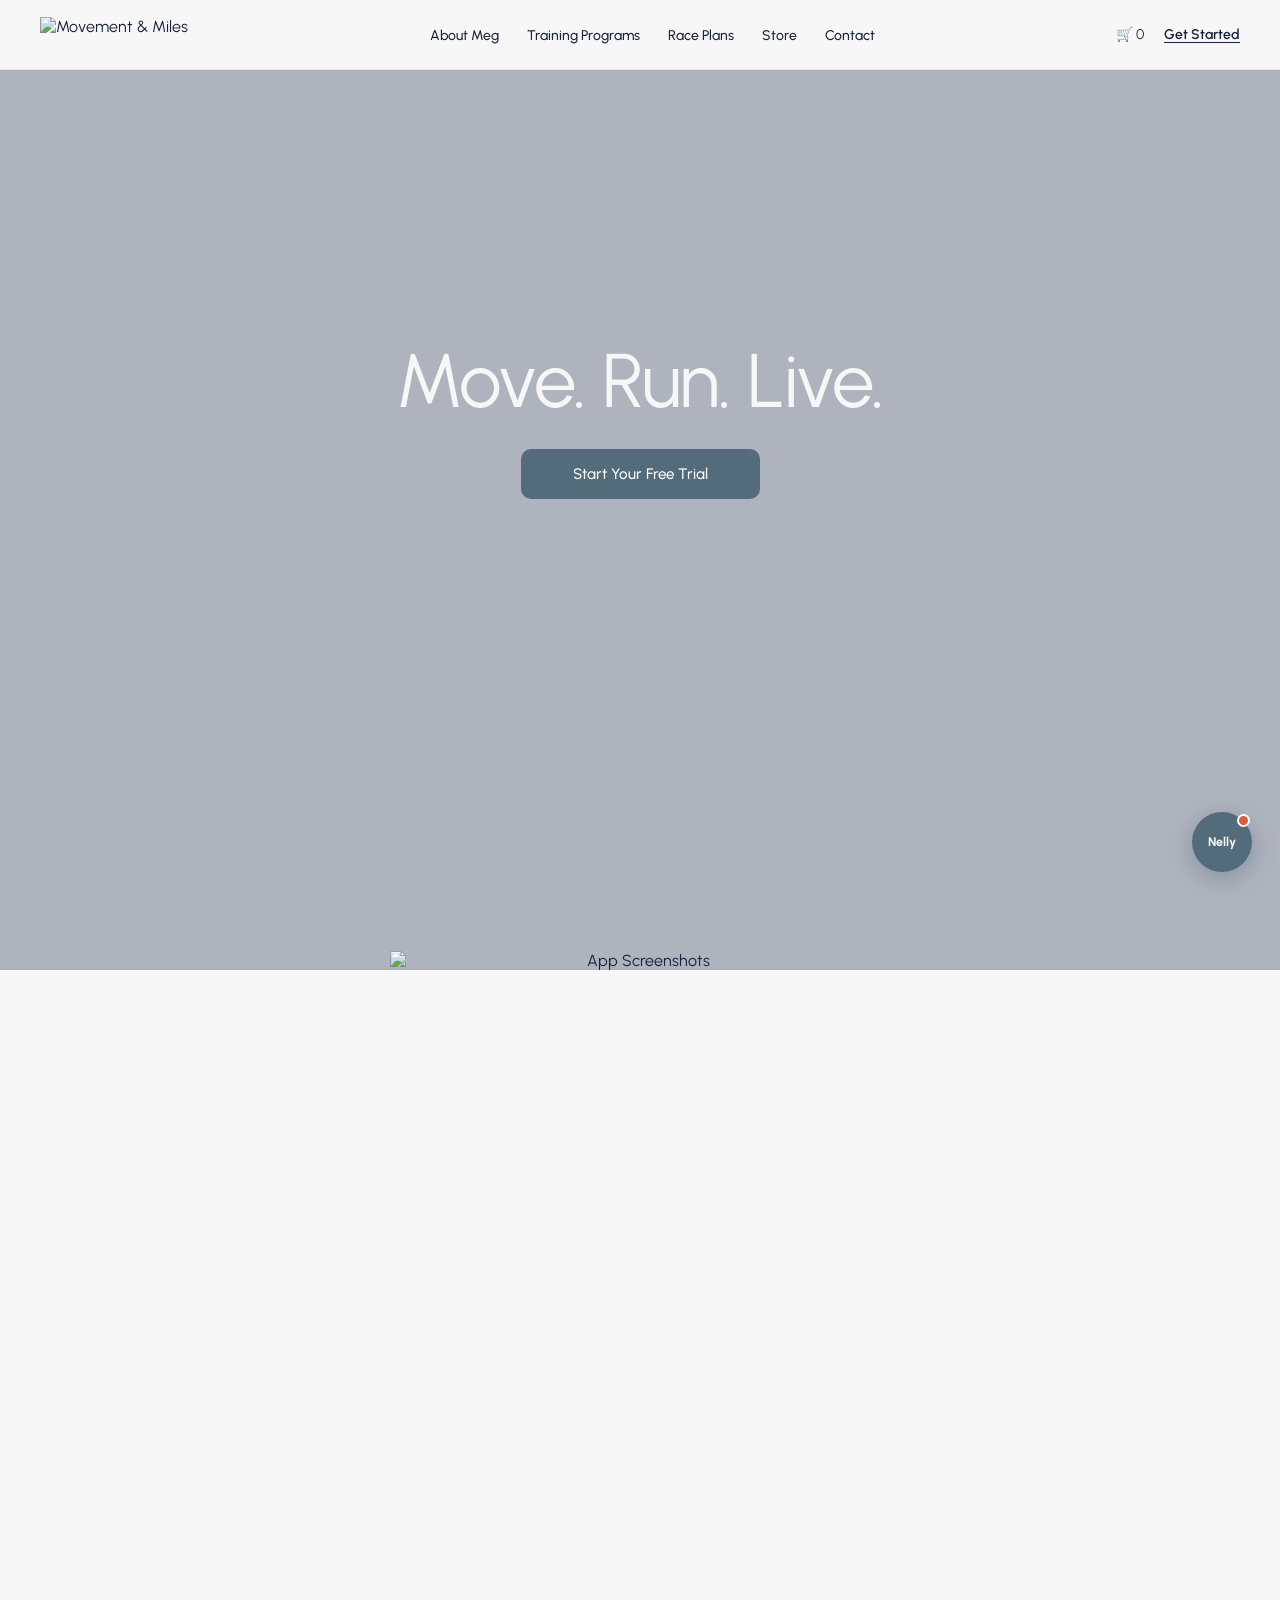
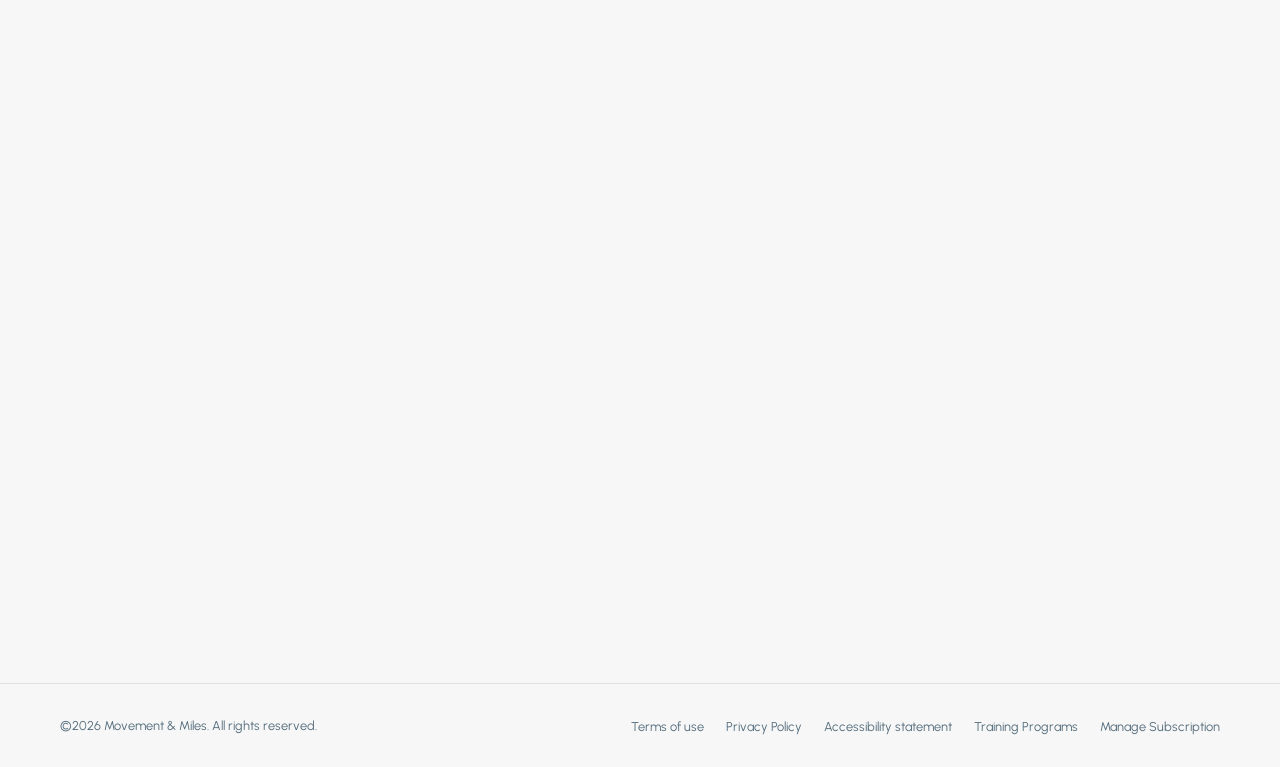
==== commit de6f19eb: "Session 5: static/index.html" ====
--- a/static/index.html
+++ b/static/index.html
@@ -5,260 +5,7 @@
 <meta name="viewport" content="width=device-width, initial-scale=1.0" />
 <title>Movement & Miles</title>
 <link href="https://fonts.googleapis.com/css2?family=Urbanist:ital,wght@0,300;0,400;0,500;0,600;0,700;1,400&display=swap" rel="stylesheet" />
-<style>
-  :root {
-    --navy: #182241;
-    --navy-mid: #536c7c;
-    --bg: #f7f7f7;
-    --bg-warm: #faf9f5;
-    --white: #ffffff;
-    --text: #182241;
-    --muted: #536c7c;
-    --btn: #536c7c;
-    --btn-hover: #3e5460;
-    --border: #e0e0e0;
-  }
-  * { margin:0; padding:0; box-sizing:border-box; }
-  html { scroll-behavior:smooth; }
-  body { background:var(--bg); color:var(--text); font-family:'Urbanist',sans-serif; font-weight:400; overflow-x:hidden; }
-  .site-nav {
-    position:fixed; top:0; left:0; right:0; z-index:200;
-    display:flex; align-items:center; justify-content:space-between;
-    padding:0 40px; height:70px;
-    background:rgba(247,247,247,0.96); backdrop-filter:blur(8px);
-    border-bottom:1px solid rgba(0,0,0,0.07);
-  }
-  .nav-logo img { height:36px; display:block; cursor:pointer; }
-  .nav-links { display:flex; align-items:center; gap:28px; list-style:none; }
-  .nav-links a { text-decoration:none; color:var(--text); font-size:0.875rem; font-weight:500; cursor:pointer; transition:color .2s; padding:4px 0; border-bottom:2px solid transparent; }
-  .nav-links a:hover, .nav-links a.active { color:var(--navy-mid); border-bottom-color:var(--navy-mid); }
-  .nav-right { display:flex; align-items:center; gap:20px; }
-  .nav-cart { font-size:.875rem; color:var(--text); cursor:pointer; }
-  .nav-get-started { background:transparent; border:none; font-family:'Urbanist',sans-serif; font-size:.875rem; font-weight:600; color:var(--text); cursor:pointer; text-decoration:underline; text-underline-offset:3px; }
-  .page { display:none; padding-top:70px; }
-  .page.active { display:block; }
-  .btn-primary { display:inline-block; background:var(--btn); color:var(--white); border:none; padding:14px 40px; font-family:'Urbanist',sans-serif; font-size:.95rem; font-weight:500; cursor:pointer; border-radius:10px; transition:background .2s; text-decoration:none; }
-  .btn-primary:hover { background:var(--btn-hover); }
-  .btn-outline { display:inline-block; background:transparent; color:var(--navy); border:1px solid var(--navy); padding:10px 28px; font-family:'Urbanist',sans-serif; font-size:.85rem; font-weight:500; cursor:pointer; border-radius:8px; transition:all .2s; text-decoration:none; }
-  .btn-outline:hover { background:var(--navy); color:var(--white); }
-  .section-heading { font-family:'Urbanist',sans-serif; font-weight:400; letter-spacing:-.02em; color:var(--navy); line-height:1.1; }
-  .tag { display:inline-block; font-size:.72rem; font-weight:600; letter-spacing:.08em; text-transform:uppercase; padding:4px 10px; border-radius:20px; }
-  .tag-beginner { background:#e8f4e8; color:#2d6a2d; }
-  .tag-intermediate { background:#fff3e0; color:#b35a00; }
-  .tag-advanced { background:#fce4e4; color:#b33030; }
-  .tag-all { background:#e8eaf6; color:#3949ab; }
-  .hero { position:relative; min-height:100vh; display:flex; flex-direction:column; align-items:center; justify-content:center; text-align:center; overflow:hidden; }
-  .hero-bg { position:absolute; inset:0; background-image:url('https://images.squarespace-cdn.com/content/v1/62da6d587c033c22c1b4475a/3ceddfcb-dece-4f51-a40f-10a068ba815c/IMG_9439.JPG'); background-size:cover; background-position:center top; }
-  .hero-overlay { position:absolute; inset:0; background:rgba(24,34,65,.32); }
-  .hero-content { position:relative; z-index:2; display:flex; flex-direction:column; align-items:center; gap:28px; padding-bottom:200px; }
-  .hero-title { font-size:clamp(52px,7vw,76px); font-weight:400; letter-spacing:-.02em; color:#f7f7f7; line-height:1.05; }
-  .hero-phones { position:absolute; bottom:0; left:50%; transform:translateX(-50%); z-index:2; }
-  .hero-phones img { width:500px; max-width:55vw; object-fit:contain; display:block; }
-  .subscription { background:var(--bg); padding:90px 60px; }
-  .subscription-inner { display:grid; grid-template-columns:1fr 1fr; gap:80px; align-items:start; max-width:1180px; margin:0 auto; }
-  .subscription-heading { font-size:clamp(28px,3.2vw,46px); font-weight:400; letter-spacing:-.02em; color:var(--navy); margin-bottom:32px; }
-  .garmin-promo { display:flex; align-items:center; gap:18px; }
-  .garmin-logo { width:86px; height:86px; object-fit:contain; border-radius:16px; }
-  .garmin-bubble { border:1px solid var(--border); border-radius:12px; padding:14px 18px; font-size:.88rem; color:var(--muted); max-width:220px; line-height:1.5; background:var(--white); }
-  .accordion-item { border-top:1px solid var(--navy); padding:18px 0; cursor:pointer; }
-  .accordion-item:last-child { border-bottom:1px solid var(--navy); }
-  .accordion-header { display:flex; justify-content:space-between; align-items:center; }
-  .accordion-title { font-size:1.05rem; font-weight:500; color:var(--navy); }
-  .accordion-icon { font-size:1.5rem; color:var(--navy); font-weight:300; transition:transform .25s; line-height:1; }
-  .accordion-body { display:none; padding-top:12px; font-size:.9rem; color:var(--muted); line-height:1.7; }
-  .accordion-item.open .accordion-icon { transform:rotate(45deg); }
-  .accordion-item.open .accordion-body { display:block; }
-  .how-section { background:var(--navy); padding:90px 60px; color:var(--white); }
-  .how-inner { max-width:1180px; margin:0 auto; display:grid; grid-template-columns:1fr 1fr; gap:80px; align-items:center; }
-  .how-heading { font-size:clamp(28px,3vw,44px); color:var(--white); font-weight:400; letter-spacing:-.02em; margin-bottom:20px; }
-  .how-desc { font-size:.95rem; color:rgba(247,247,247,.72); line-height:1.85; margin-bottom:36px; }
-  .how-step { display:flex; align-items:flex-start; gap:16px; padding:16px 0; border-bottom:1px solid rgba(255,255,255,.13); font-size:.95rem; color:rgba(247,247,247,.85); line-height:1.6; }
-  .how-step-num { font-size:1.3rem; font-weight:300; color:rgba(255,255,255,.3); min-width:28px; flex-shrink:0; }
-  .how-cta { display:inline-block; margin-top:32px; background:var(--white); color:var(--navy); padding:14px 40px; border-radius:10px; font-family:'Urbanist',sans-serif; font-size:.95rem; font-weight:600; cursor:pointer; border:none; text-decoration:none; transition:opacity .2s; }
-  .how-cta:hover { opacity:.88; }
-  .how-app-img { width:100%; max-width:420px; object-fit:cover; border-radius:16px; display:block; margin:0 auto; aspect-ratio:3/4; object-position:top; }
-  .avg-heading-bar { background:var(--navy); padding:60px; text-align:center; }
-  .avg-heading-bar h2 { font-size:clamp(26px,4vw,52px); color:var(--white); font-weight:400; letter-spacing:-.02em; }
-  .testimonials-grid { display:grid; grid-template-columns:repeat(2,1fr); }
-  .testimonial-card { padding:48px 52px; border-right:1px solid var(--border); border-bottom:1px solid var(--border); background:var(--white); }
-  .testimonial-card:nth-child(even) { border-right:none; background:var(--bg-warm); }
-  .testimonial-text { font-size:.9rem; line-height:1.85; color:var(--text); }
-  .contact-section { background:var(--bg-warm); padding:90px 60px; }
-  .contact-inner { max-width:1100px; margin:0 auto; display:grid; grid-template-columns:1fr 1fr; gap:80px; align-items:start; }
-  .contact-heading { font-size:clamp(22px,2.8vw,38px); font-weight:400; letter-spacing:-.02em; margin-bottom:16px; }
-  .contact-sub { font-size:.92rem; color:var(--muted); line-height:1.7; }
-  .contact-form { display:flex; flex-direction:column; gap:16px; }
-  .form-row { display:grid; grid-template-columns:1fr 1fr; gap:12px; }
-  .form-field { display:flex; flex-direction:column; gap:6px; }
-  .form-field label { font-size:.76rem; font-weight:600; letter-spacing:.07em; text-transform:uppercase; color:var(--navy); }
-  .form-field input, .form-field textarea { background:var(--white); border:1px solid #ccc; padding:11px 14px; font-family:'Urbanist',sans-serif; font-size:.9rem; color:var(--text); outline:none; border-radius:4px; transition:border-color .2s; }
-  .form-field input:focus, .form-field textarea:focus { border-color:var(--navy-mid); }
-  .form-field textarea { height:100px; resize:vertical; }
-  .form-submit { background:var(--btn); color:var(--white); border:none; padding:13px 30px; font-family:'Urbanist',sans-serif; font-size:.9rem; font-weight:600; cursor:pointer; border-radius:8px; align-self:flex-start; transition:background .2s; }
-  .form-submit:hover { background:var(--btn-hover); }
-  .newsletter-section { background:var(--navy); padding:80px 60px; text-align:center; }
-  .newsletter-heading { font-size:clamp(22px,3vw,36px); color:var(--white); font-weight:400; letter-spacing:-.02em; margin-bottom:12px; }
-  .newsletter-sub { font-size:.9rem; color:rgba(247,247,247,.68); max-width:520px; margin:0 auto 32px; line-height:1.75; }
-  .newsletter-form { display:flex; max-width:400px; margin:0 auto; }
-  .newsletter-input { flex:1; background:rgba(255,255,255,.1); border:1px solid rgba(255,255,255,.22); border-right:none; padding:13px 18px; color:var(--white); font-family:'Urbanist',sans-serif; font-size:.9rem; outline:none; border-radius:6px 0 0 6px; }
-  .newsletter-input::placeholder { color:rgba(247,247,247,.45); }
-  .newsletter-btn { background:var(--white); color:var(--navy); border:none; padding:13px 22px; font-family:'Urbanist',sans-serif; font-size:.9rem; font-weight:600; cursor:pointer; border-radius:0 6px 6px 0; transition:opacity .2s; }
-  .newsletter-btn:hover { opacity:.88; }
-  .page-hero { background:var(--bg); padding:60px 60px 40px; border-bottom:1px solid var(--border); }
-  .page-hero h1 { font-size:clamp(36px,5vw,68px); font-weight:400; letter-spacing:-.02em; color:rgba(24,34,65,.18); line-height:1; }
-  .program-section { padding:60px; }
-  .program-section:nth-child(even) { background:var(--bg-warm); }
-  .program-section-title { font-size:clamp(22px,2.5vw,32px); font-weight:400; letter-spacing:-.02em; color:var(--navy); margin-bottom:36px; padding-bottom:16px; border-bottom:1px solid var(--border); }
-  .program-grid { display:grid; grid-template-columns:repeat(auto-fill,minmax(280px,1fr)); gap:24px; }
-  .program-card { background:var(--white); border:1px solid var(--border); border-radius:12px; overflow:hidden; transition:transform .2s, box-shadow .2s; }
-  .program-card:hover { transform:translateY(-4px); box-shadow:0 12px 40px rgba(0,0,0,.1); }
-  .program-card-img { width:100%; height:180px; object-fit:cover; background:#eee; display:block; }
-  .program-card-img-placeholder { width:100%; height:180px; background:linear-gradient(135deg,#e8edf2 0%,#c8d4dc 100%); display:flex; align-items:center; justify-content:center; font-size:2rem; }
-  .program-card-body { padding:20px; }
-  .program-card-title { font-size:1rem; font-weight:600; color:var(--navy); margin-bottom:10px; line-height:1.3; }
-  .program-card-meta { display:flex; flex-direction:column; gap:4px; margin-bottom:14px; }
-  .program-card-meta span { font-size:.82rem; color:var(--muted); }
-  .program-card-footer { display:flex; justify-content:space-between; align-items:center; margin-top:14px; }
-  .sign-up-banner { background:var(--navy); color:var(--white); text-align:center; padding:48px 60px; }
-  .sign-up-banner h3 { font-size:clamp(20px,2.5vw,30px); font-weight:400; margin-bottom:20px; letter-spacing:-.01em; }
-  .race-grid { display:grid; grid-template-columns:repeat(3,1fr); gap:28px; padding:60px; max-width:1300px; margin:0 auto; }
-  .race-card { background:var(--white); border:1px solid var(--border); border-radius:12px; overflow:hidden; transition:transform .2s,box-shadow .2s; }
-  .race-card:hover { transform:translateY(-4px); box-shadow:0 12px 40px rgba(0,0,0,.1); }
-  .race-card-img { width:100%; height:200px; object-fit:cover; display:block; }
-  .race-card-body { padding:20px 22px; }
-  .race-card-title { font-size:1rem; font-weight:600; color:var(--navy); margin-bottom:12px; line-height:1.3; }
-  .race-card-detail { font-size:.83rem; color:var(--muted); line-height:1.6; margin-bottom:16px; }
-  .race-page-header { padding:50px 60px 30px; border-bottom:1px solid var(--border); }
-  .race-page-header h1 { font-size:clamp(32px,4vw,52px); font-weight:400; letter-spacing:-.02em; color:var(--navy); margin-bottom:10px; }
-  .race-page-header p { font-size:.95rem; color:var(--muted); max-width:600px; line-height:1.7; }
-  .store-header { padding:50px 60px 30px; border-bottom:1px solid var(--border); }
-  .store-header h1 { font-size:clamp(28px,4vw,48px); font-weight:400; letter-spacing:-.02em; color:var(--navy); margin-bottom:8px; }
-  .store-header p { font-size:.95rem; color:var(--muted); max-width:600px; }
-  .store-grid { display:grid; grid-template-columns:repeat(auto-fill,minmax(320px,1fr)); gap:32px; padding:60px; max-width:1300px; margin:0 auto; }
-  .store-card { background:var(--white); border:1px solid var(--border); border-radius:12px; overflow:hidden; transition:transform .2s,box-shadow .2s; }
-  .store-card:hover { transform:translateY(-4px); box-shadow:0 12px 40px rgba(0,0,0,.1); }
-  .store-card-img { width:100%; height:280px; object-fit:cover; display:block; background:#f0f0f0; }
-  .store-card-body { padding:24px; }
-  .store-card-title { font-size:1.05rem; font-weight:600; color:var(--navy); margin-bottom:8px; }
-  .store-card-price { font-size:1.1rem; font-weight:500; color:var(--navy-mid); margin-bottom:16px; }
-  .store-card-desc { font-size:.88rem; color:var(--muted); line-height:1.7; margin-bottom:20px; }
-  .add-to-cart { width:100%; background:var(--btn); color:var(--white); border:none; padding:13px; font-family:'Urbanist',sans-serif; font-size:.9rem; font-weight:600; cursor:pointer; border-radius:8px; transition:background .2s; }
-  .add-to-cart:hover { background:var(--btn-hover); }
-  footer { background:var(--bg); border-top:1px solid var(--border); padding:32px 60px; display:flex; justify-content:space-between; align-items:center; flex-wrap:wrap; gap:16px; }
-  .footer-copy { font-size:.8rem; color:var(--muted); }
-  .footer-links { display:flex; gap:22px; list-style:none; flex-wrap:wrap; }
-  .footer-links a { font-size:.8rem; color:var(--muted); text-decoration:none; transition:color .2s; cursor:pointer; }
-  .footer-links a:hover { color:var(--navy); }
-  #nelly-widget { position:fixed; bottom:28px; right:28px; z-index:999; display:flex; flex-direction:column; align-items:flex-end; gap:12px; }
-  #nelly-panel { display:none; flex-direction:column; width:360px; max-height:520px; background:var(--white); border:1px solid var(--border); border-radius:16px; overflow:hidden; box-shadow:0 20px 60px rgba(0,0,0,.15); animation:popUp .22s ease; }
-  #nelly-panel.open { display:flex; }
-  @keyframes popUp { from{opacity:0;transform:translateY(12px)}to{opacity:1;transform:translateY(0)} }
-  .nelly-header { background:var(--navy); padding:15px 18px; display:flex; align-items:center; gap:12px; }
-  .nelly-avatar { width:38px; height:38px; border-radius:50%; background:var(--btn); display:flex; align-items:center; justify-content:center; font-weight:700; font-size:1rem; color:var(--white); flex-shrink:0; }
-  .nelly-info { flex:1; }
-  .nelly-name-t { font-weight:600; font-size:.9rem; color:var(--white); }
-  .nelly-status-t { font-size:.72rem; color:rgba(247,247,247,.6); }
-  .nelly-close { background:none; border:none; color:rgba(247,247,247,.55); font-size:1.1rem; cursor:pointer; padding:4px; transition:color .2s; }
-  .nelly-close:hover { color:var(--white); }
-  #nelly-msgs { flex:1; overflow-y:auto; padding:14px; display:flex; flex-direction:column; gap:10px; background:var(--bg); }
-  .nmsg { max-width:86%; padding:10px 14px; border-radius:12px; font-size:.84rem; line-height:1.6; }
-  .nmsg.bot { background:var(--white); border:1px solid var(--border); color:var(--text); align-self:flex-start; border-radius:4px 12px 12px 12px; }
-  .nmsg.user { background:var(--navy); color:var(--white); align-self:flex-end; border-radius:12px 4px 12px 12px; }
-  #nelly-typing { display:none; align-self:flex-start; background:var(--white); border:1px solid var(--border); border-radius:4px 12px 12px 12px; padding:11px 16px; gap:4px; align-items:center; }
-  #nelly-typing.show { display:flex; }
-  .tdot { width:6px; height:6px; background:var(--muted); border-radius:50%; animation:tdot 1.2s infinite; }
-  .tdot:nth-child(2){animation-delay:.18s}.tdot:nth-child(3){animation-delay:.36s}
-  @keyframes tdot{0%,60%,100%{transform:translateY(0);opacity:.35}30%{transform:translateY(-5px);opacity:1}}
-  .nelly-input-row { display:flex; gap:8px; padding:11px 13px; border-top:1px solid var(--border); background:var(--white); }
-  #nelly-input { flex:1; border:1px solid var(--border); border-radius:8px; padding:9px 12px; font-family:'Urbanist',sans-serif; font-size:.84rem; color:var(--text); outline:none; background:var(--bg); transition:border-color .2s; }
-  #nelly-input:focus { border-color:var(--navy-mid); }
-  #nelly-input::placeholder { color:var(--muted); }
-  #nelly-send { background:var(--navy); color:var(--white); border:none; border-radius:8px; padding:9px 14px; font-size:.85rem; cursor:pointer; transition:background .2s; }
-  #nelly-send:hover { background:var(--btn-hover); }
-  .nelly-powered { text-align:center; font-size:.65rem; color:var(--muted); padding:6px; background:var(--white); letter-spacing:.04em; }
-  #nelly-bubble { width:60px; height:60px; background:var(--btn); border-radius:50%; display:flex; align-items:center; justify-content:center; cursor:pointer; box-shadow:0 6px 24px rgba(83,108,124,.45); transition:transform .2s,box-shadow .2s; position:relative; font-weight:700; font-size:.78rem; color:var(--white); letter-spacing:.01em; text-align:center; line-height:1.2; }
-  #nelly-bubble:hover { transform:scale(1.07); box-shadow:0 10px 32px rgba(83,108,124,.6); }
-  .bubble-ping { position:absolute; top:2px; right:2px; width:13px; height:13px; background:#e05a3a; border-radius:50%; border:2px solid var(--white); animation:bping 2.5s ease-in-out infinite; }
-  @keyframes bping{0%,100%{opacity:1;transform:scale(1)}50%{opacity:.6;transform:scale(1.2)}}
-  .fade-in { opacity:0; transform:translateY(20px); transition:opacity .55s ease,transform .55s ease; }
-  .fade-in.visible { opacity:1; transform:translateY(0); }
-  .nelly-buttons { display:flex; flex-wrap:wrap; gap:6px; align-self:flex-start; max-width:90%; margin-top:2px; }
-  .nelly-qr { background:var(--white); border:1.5px solid var(--navy); color:var(--navy); padding:7px 14px; border-radius:18px; font-family:"Urbanist",sans-serif; font-size:.78rem; font-weight:600; cursor:pointer; transition:all .2s; line-height:1.3; }
-  .nelly-qr:hover { background:var(--navy); color:var(--white); transform:translateY(-1px); }
-  .nelly-link { color:var(--navy-mid); font-weight:600; text-decoration:underline; text-underline-offset:2px; cursor:pointer; transition:color .2s; }
-  .nelly-link:hover { color:var(--navy); }
-
-  /* ── ABOUT MEG PAGE ── */
-  .about-hero { display:grid; grid-template-columns:1fr 1fr; gap:60px; max-width:1100px; margin:0 auto; padding:80px 60px; align-items:center; }
-  .about-img { width:100%; border-radius:16px; object-fit:cover; aspect-ratio:4/5; }
-  .about-content h2 { font-size:clamp(28px,3vw,42px); font-weight:400; letter-spacing:-.02em; color:var(--navy); margin-bottom:24px; }
-  .about-content p { font-size:.92rem; color:var(--muted); line-height:1.85; margin-bottom:16px; }
-  .about-content strong { color:var(--navy); }
-  .about-certs { margin-top:20px; padding:20px 24px; background:var(--bg-warm); border-radius:12px; border:1px solid var(--border); }
-  .about-certs p { font-size:.85rem; margin-bottom:0; }
-
-  /* ── PROGRAM DETAIL PAGE ── */
-  .detail-back { display:inline-flex; align-items:center; gap:6px; font-size:.88rem; font-weight:500; color:var(--navy-mid); cursor:pointer; text-decoration:none; padding:24px 60px 0; transition:color .2s; }
-  .detail-back:hover { color:var(--navy); }
-  .detail-hero { display:grid; grid-template-columns:1fr 1fr; gap:60px; max-width:1100px; margin:0 auto; padding:40px 60px 60px; align-items:start; }
-  .detail-img { width:100%; border-radius:16px; object-fit:cover; aspect-ratio:4/3; background:#eee; }
-  .detail-info h1 { font-size:clamp(24px,3vw,38px); font-weight:500; letter-spacing:-.02em; color:var(--navy); margin-bottom:16px; line-height:1.2; }
-  .detail-meta { display:flex; flex-wrap:wrap; gap:10px; margin-bottom:20px; }
-  .detail-meta .tag { font-size:.75rem; }
-  .detail-duration { font-size:.88rem; color:var(--muted); font-weight:500; }
-  .detail-weekly { font-size:.9rem; color:var(--text); line-height:1.7; margin-bottom:20px; padding:16px 20px; background:var(--bg); border-radius:10px; border:1px solid var(--border); }
-  .detail-weekly strong { color:var(--navy); }
-  .detail-desc { font-size:.9rem; color:var(--muted); line-height:1.85; margin-bottom:24px; }
-  .detail-equip { font-size:.88rem; color:var(--text); line-height:1.7; margin-bottom:28px; }
-  .detail-equip strong { color:var(--navy); }
-  .detail-cta-box { background:var(--navy); border-radius:14px; padding:36px; text-align:center; margin-top:20px; }
-  .detail-cta-box h3 { color:var(--white); font-weight:400; font-size:1.2rem; margin-bottom:6px; }
-  .detail-cta-box p { color:rgba(247,247,247,.65); font-size:.88rem; margin-bottom:18px; }
-
-  /* ── GET STARTED / ONBOARDING PAGE ── */
-  .gs-wrapper { min-height:calc(100vh - 70px); display:flex; flex-direction:column; align-items:center; justify-content:center; background:linear-gradient(170deg, var(--navy) 0%, #2a3a5c 50%, var(--navy-mid) 100%); padding:40px 20px; }
-  .gs-back { position:absolute; top:90px; left:32px; color:rgba(255,255,255,.6); font-size:.88rem; font-weight:500; cursor:pointer; text-decoration:none; transition:color .2s; z-index:10; }
-  .gs-back:hover { color:var(--white); }
-  .gs-chat-container { width:100%; max-width:520px; background:var(--white); border-radius:20px; overflow:hidden; box-shadow:0 24px 80px rgba(0,0,0,.25); display:flex; flex-direction:column; max-height:calc(100vh - 150px); }
-  .gs-header { background:var(--navy); padding:24px 28px; display:flex; align-items:center; gap:16px; }
-  .gs-avatar { width:52px; height:52px; border-radius:50%; background:var(--btn); display:flex; align-items:center; justify-content:center; font-weight:700; font-size:1.3rem; color:var(--white); flex-shrink:0; }
-  .gs-header-info { flex:1; }
-  .gs-header-name { font-weight:600; font-size:1.05rem; color:var(--white); }
-  .gs-header-sub { font-size:.78rem; color:rgba(247,247,247,.55); margin-top:2px; }
-  .gs-msgs { flex:1; overflow-y:auto; padding:20px; display:flex; flex-direction:column; gap:12px; background:var(--bg); min-height:300px; }
-  .gs-msgs .nmsg { max-width:88%; font-size:.88rem; }
-  .gs-msgs .nmsg.bot { background:var(--white); border:1px solid var(--border); color:var(--text); align-self:flex-start; border-radius:4px 14px 14px 14px; padding:12px 16px; }
-  .gs-msgs .nmsg.user { background:var(--navy); color:var(--white); align-self:flex-end; border-radius:14px 4px 14px 14px; padding:12px 16px; }
-  .gs-typing { display:none; align-self:flex-start; background:var(--white); border:1px solid var(--border); border-radius:4px 14px 14px 14px; padding:12px 18px; gap:5px; align-items:center; }
-  .gs-typing.show { display:flex; }
-  .gs-input-row { display:flex; gap:10px; padding:14px 18px; border-top:1px solid var(--border); background:var(--white); }
-  .gs-input { flex:1; border:1px solid var(--border); border-radius:10px; padding:12px 16px; font-family:'Urbanist',sans-serif; font-size:.88rem; color:var(--text); outline:none; background:var(--bg); transition:border-color .2s; }
-  .gs-input:focus { border-color:var(--navy-mid); }
-  .gs-input::placeholder { color:var(--muted); }
-  .gs-send { background:var(--navy); color:var(--white); border:none; border-radius:10px; padding:12px 18px; font-size:.9rem; cursor:pointer; transition:background .2s; font-weight:600; }
-  .gs-send:hover { background:var(--btn-hover); }
-  .gs-powered { text-align:center; font-size:.68rem; color:var(--muted); padding:8px; background:var(--white); letter-spacing:.04em; }
-  .gs-buttons { display:flex; flex-wrap:wrap; gap:8px; align-self:flex-start; max-width:92%; margin-top:4px; }
-  .gs-qr { background:var(--white); border:1.5px solid var(--navy); color:var(--navy); padding:9px 16px; border-radius:20px; font-family:"Urbanist",sans-serif; font-size:.82rem; font-weight:600; cursor:pointer; transition:all .2s; line-height:1.3; }
-  .gs-qr:hover { background:var(--navy); color:var(--white); transform:translateY(-1px); }
-  /* Thank you state */
-  .gs-thank-you { text-align:center; padding:60px 40px; }
-  .gs-thank-you h2 { font-size:1.6rem; font-weight:500; color:var(--navy); margin-bottom:12px; letter-spacing:-.02em; }
-  .gs-thank-you p { font-size:.92rem; color:var(--muted); line-height:1.7; margin-bottom:24px; }
-  .gs-thank-you .btn-primary { font-size:1rem; padding:16px 48px; }
-
-  @media(max-width:768px) {
-    .about-hero, .detail-hero { grid-template-columns:1fr; gap:30px; padding:40px 24px; }
-    .detail-back { padding:16px 24px 0; }
-    .site-nav { padding:0 16px; }
-    .nav-links { display:none; }
-    .race-grid { grid-template-columns:1fr; padding:30px 24px; }
-    .gs-wrapper { padding:20px 12px; }
-    .gs-chat-container { max-height:calc(100vh - 110px); border-radius:16px; }
-    .gs-header { padding:18px 20px; }
-    .gs-back { top:80px; left:16px; }
-  }
-</style>
+<link rel="stylesheet" href="/static/css/styles.css" />
 </head>
 <body>
 
@@ -279,7 +26,6 @@
   </div>
 </nav>
 
-<!-- ════════════════════ HOME ════════════════════ -->
 <div id="page-home" class="page active">
   <section class="hero">
     <div class="hero-bg"></div>
@@ -377,7 +123,6 @@
   </footer>
 </div>
 
-<!-- ════════════════════ ABOUT MEG ════════════════════ -->
 <div id="page-about" class="page">
   <div class="about-hero">
     <img class="about-img" src="https://images.squarespace-cdn.com/content/v1/62da6d587c033c22c1b4475a/9f593b9b-c3ca-4504-88ef-0673a444f243/Screenshot+2025-09-16+at+2.07.49+PM.png" alt="Meg" />
@@ -412,7 +157,6 @@
   </footer>
 </div>
 
-<!-- ════════════════════ TRAINING ════════════════════ -->
 <div id="page-training" class="page">
   <div class="page-hero">
     <h1>Monthly Training<br>Programs:</h1>
@@ -467,7 +211,6 @@
   </footer>
 </div>
 
-<!-- ════════════════════ RACE PLANS ════════════════════ -->
 <div id="page-race" class="page">
   <div class="race-page-header">
     <h1>Race Programs</h1>
@@ -502,7 +245,6 @@
   </footer>
 </div>
 
-<!-- ════════════════════ STORE ════════════════════ -->
 <div id="page-store" class="page">
   <div class="store-header">
     <h1>Explore Our Fitness Store</h1>
@@ -535,7 +277,6 @@
   </footer>
 </div>
 
-<!-- ════════════════════ PROGRAM DETAIL ════════════════════ -->
 <div id="page-detail" class="page">
   <a class="detail-back" onclick="showPage('training')">← Back to Training Programs</a>
   <div class="detail-hero">
@@ -552,7 +293,7 @@
       <div class="detail-cta-box">
         <h3>Join Movement &amp; Miles</h3>
         <p>First Month is Free!</p>
-        <button class="btn-primary" onclick="showPage('get-started')" style="background:var(--white);color:var(--navy);font-weight:600">Sign Up Today</button>
+        <a class="btn-primary" onclick="showPage('get-started')" style="background:var(--white);color:var(--navy);font-weight:600;cursor:pointer">Sign Up Today</a>
       </div>
     </div>
   </div>
@@ -571,34 +312,30 @@
   </footer>
 </div>
 
-<!-- ════════════════════ GET STARTED (ONBOARDING) ════════════════════ -->
 <div id="page-get-started" class="page">
-  <a class="gs-back" onclick="showPage('home')">← Back to Home</a>
   <div class="gs-wrapper">
-    <div class="gs-chat-container" id="gs-chat-container">
+    <div class="gs-container">
       <div class="gs-header">
-        <div class="gs-avatar">N</div>
-        <div class="gs-header-info">
-          <div class="gs-header-name">Nelly</div>
-          <div class="gs-header-sub">Your M&M Coaching Assistant</div>
-        </div>
-      </div>
-      <div class="gs-msgs" id="gs-msgs">
-        <div class="nmsg bot">Hey! I'm Nelly, your M&M coaching assistant. I'm going to help you find the perfect training plan — it'll only take a minute! First off, what's your name?</div>
-      </div>
-      <div class="gs-typing" id="gs-typing">
-        <div class="tdot"></div><div class="tdot"></div><div class="tdot"></div>
-      </div>
-      <div class="gs-input-row">
-        <input class="gs-input" id="gs-input" placeholder="Type your answer..." onkeydown="if(event.key==='Enter')gsSendMsg()" />
-        <button class="gs-send" id="gs-send" onclick="gsSendMsg()">→</button>
-      </div>
-      <div class="gs-powered">Powered by Claude AI</div>
-    </div>
-  </div>
-</div>
-
-<!-- ════════════════════ NELLY WIDGET (all pages except get-started) ════════════════════ -->
+        <h1>Let's Find Your Plan</h1>
+        <p>Chat with Nelly to get a personalized recommendation</p>
+      </div>
+      <div class="gs-chat">
+        <div id="gs-msgs" class="gs-msgs">
+          <div class="gs-msg bot">Hey! I'm Nelly, and I'm here to help you find the perfect training plan. Let's start with the basics — what's your first name?</div>
+        </div>
+        <div id="gs-typing">
+          <div class="tdot"></div><div class="tdot"></div><div class="tdot"></div>
+        </div>
+        <div class="gs-input-row">
+          <input id="gs-input" placeholder="Type your answer..." onkeydown="if(event.key==='Enter')gsSendMsg()" />
+          <button id="gs-send" onclick="gsSendMsg()">→</button>
+        </div>
+        <div class="gs-powered">Powered by Claude AI</div>
+      </div>
+    </div>
+  </div>
+</div>
+
 <div id="nelly-widget">
   <div id="nelly-panel">
     <div class="nelly-header">
@@ -624,410 +361,10 @@
   <div id="nelly-bubble" onclick="toggleNelly()">Nelly<div class="bubble-ping"></div></div>
 </div>
 
-<script>
-  /* ══════════════════════════════════════════════
-     ROUTING
-     ══════════════════════════════════════════════ */
-  var PAGE_PATHS = {
-    home: '/',
-    about: '/about-meg',
-    training: '/training-programs',
-    race: '/race-plans',
-    store: '/store',
-    'get-started': '/get-started',
-    detail: null
-  };
-
-  function showPage(name, skipPush) {
-    document.querySelectorAll('.page').forEach(function(p) { p.classList.remove('active'); });
-    document.querySelectorAll('.nav-links a').forEach(function(a) { a.classList.remove('active'); });
-    document.getElementById('page-' + name).classList.add('active');
-    var link = document.querySelector('.nav-links a[data-page="' + name + '"]');
-    if (link) link.classList.add('active');
-    window.scrollTo(0, 0);
-    initFadeIns();
-    // Hide Nelly widget on get-started page (it has its own full-page chat)
-    var widget = document.getElementById('nelly-widget');
-    if (name === 'get-started') {
-      widget.style.display = 'none';
-    } else {
-      widget.style.display = 'flex';
-    }
-    if (!skipPush && PAGE_PATHS[name] !== undefined && PAGE_PATHS[name] !== null) {
-      history.pushState({page: name}, '', PAGE_PATHS[name]);
-    }
-  }
-
-  /* ══════════════════════════════════════════════
-     ACCORDION
-     ══════════════════════════════════════════════ */
-  function toggleAcc(header) {
-    var item = header.parentElement;
-    var wasOpen = item.classList.contains('open');
-    document.querySelectorAll('.accordion-item').forEach(function(i) { i.classList.remove('open'); });
-    if (!wasOpen) item.classList.add('open');
-  }
-
-  /* ══════════════════════════════════════════════
-     NELLY WIDGET (existing — unchanged)
-     ══════════════════════════════════════════════ */
-  function toggleNelly() {
-    document.getElementById('nelly-panel').classList.toggle('open');
-    document.querySelector('.bubble-ping').style.display = 'none';
-  }
-
-  var NELLY_API = '/api/chat';
-  var nellyHistory = [];
-
-  var pageMap = {
-    'training programs': 'training',
-    'training': 'training',
-    'race plans': 'race',
-    'race': 'race',
-    'store': 'store',
-    'home': 'home'
-  };
-
-  function renderBotText(text, container) {
-    var parts = text.split(/\[\[page:([^\]]+)\]\]/g);
-    for (var i = 0; i < parts.length; i++) {
-      if (i % 2 === 0) {
-        if (parts[i]) container.appendChild(document.createTextNode(parts[i]));
-      } else {
-        var pageName = parts[i];
-        var pageKey = pageMap[pageName.toLowerCase()] || 'home';
-        var a = document.createElement('a');
-        a.textContent = pageName;
-        a.href = '#';
-        a.className = 'nelly-link';
-        a.setAttribute('data-page', pageKey);
-        a.onclick = function(e) {
-          e.preventDefault();
-          var pg = this.getAttribute('data-page');
-          toggleNelly();
-          showPage(pg);
-        };
-        container.appendChild(a);
-      }
-    }
-  }
-
-  function parseButtons(text) {
-    var match = text.match(/\[([^\]]+)\]\s*$/);
-    if (!match) return { text: text, buttons: [] };
-    var cleanText = text.replace(/\[([^\]]+)\]\s*$/, '').trim();
-    var inner = match[1];
-    if (inner.indexOf('|') === -1) return { text: text, buttons: [] };
-    var buttons = inner.split('|').map(function(b) { return b.trim(); });
-    return { text: cleanText, buttons: buttons };
-  }
-
-  function addBotMessage(text) {
-    var msgs = document.getElementById('nelly-msgs');
-    var parsed = parseButtons(text);
-    var b = document.createElement('div');
-    b.className = 'nmsg bot';
-    renderBotText(parsed.text, b);
-    msgs.appendChild(b);
-    if (parsed.buttons.length > 0) {
-      var btnRow = document.createElement('div');
-      btnRow.className = 'nelly-buttons';
-      parsed.buttons.forEach(function(label) {
-        var btn = document.createElement('button');
-        btn.className = 'nelly-qr';
-        btn.textContent = label;
-        btn.onclick = function() {
-          btnRow.remove();
-          sendMsgText(label);
-        };
-        btnRow.appendChild(btn);
-      });
-      msgs.appendChild(btnRow);
-    }
-    msgs.scrollTop = msgs.scrollHeight;
-  }
-
-  function sendMsgText(text) {
-    var msgs = document.getElementById('nelly-msgs');
-    var typing = document.getElementById('nelly-typing');
-    var u = document.createElement('div');
-    u.className = 'nmsg user';
-    u.textContent = text;
-    msgs.appendChild(u);
-    msgs.scrollTop = msgs.scrollHeight;
-    nellyHistory.push({ role: 'user', content: text });
-    typing.classList.add('show');
-    msgs.scrollTop = msgs.scrollHeight;
-    fetch(NELLY_API, {
-      method: 'POST',
-      headers: { 'Content-Type': 'application/json' },
-      body: JSON.stringify({ message: text, history: nellyHistory.slice(0, -1) })
-    }).then(function(res) {
-      typing.classList.remove('show');
-      if (!res.ok) throw new Error('Server error: ' + res.status);
-      return res.json();
-    }).then(function(data) {
-      var reply = data.reply || "Sorry, couldn't connect right now. Try again!";
-      nellyHistory.push({ role: 'assistant', content: reply });
-      addBotMessage(reply);
-    }).catch(function(err) {
-      typing.classList.remove('show');
-      var b = document.createElement('div');
-      b.className = 'nmsg bot';
-      b.textContent = 'Having trouble connecting right now. Try again in a moment!';
-      msgs.appendChild(b);
-      msgs.scrollTop = msgs.scrollHeight;
-      console.error('Nelly error:', err);
-    });
-  }
-
-  function sendMsg() {
-    var input = document.getElementById('nelly-input');
-    var text = input.value.trim();
-    if (!text) return;
-    input.value = '';
-    sendMsgText(text);
-  }
-
-  /* ══════════════════════════════════════════════
-     GET STARTED — ONBOARDING NELLY
-     ══════════════════════════════════════════════ */
-  var GS_API = '/api/onboard-chat';
-  var gsHistory = [];
-  var gsLeadSaved = false;
-
-  function gsParseButtons(text) {
-    var match = text.match(/\[([^\]]+)\]\s*$/);
-    if (!match) return { text: text, buttons: [] };
-    var cleanText = text.replace(/\[([^\]]+)\]\s*$/, '').trim();
-    var inner = match[1];
-    if (inner.indexOf('|') === -1) return { text: text, buttons: [] };
-    var buttons = inner.split('|').map(function(b) { return b.trim(); });
-    return { text: cleanText, buttons: buttons };
-  }
-
-  function gsStripLeadTag(text) {
-    // Extract [[LEAD:{...}]] and return {cleanText, leadData}
-    var match = text.match(/\[\[LEAD:([\s\S]*?)\]\]/);
-    if (!match) return { cleanText: text, leadData: null };
-    var cleanText = text.replace(/\[\[LEAD:[\s\S]*?\]\]/, '').trim();
-    try {
-      var leadData = JSON.parse(match[1]);
-      return { cleanText: cleanText, leadData: leadData };
-    } catch(e) {
-      console.error('Failed to parse lead JSON:', e);
-      return { cleanText: cleanText, leadData: null };
-    }
-  }
-
-  function gsSaveLead(leadData) {
-    if (gsLeadSaved) return;
-    gsLeadSaved = true;
-    fetch('/api/lead', {
-      method: 'POST',
-      headers: { 'Content-Type': 'application/json' },
-      body: JSON.stringify(leadData)
-    }).then(function(res) {
-      if (!res.ok) throw new Error('Lead save failed');
-      return res.json();
-    }).then(function(data) {
-      console.log('Lead saved:', data);
-      // Show thank you after a brief delay
-      setTimeout(gsShowThankYou, 2500);
-    }).catch(function(err) {
-      console.error('Lead save error:', err);
-      // Still show thank you even if save fails
-      setTimeout(gsShowThankYou, 2500);
-    });
-  }
-
-  function gsShowThankYou() {
-    var container = document.getElementById('gs-chat-container');
-    container.innerHTML = '<div class="gs-header"><div class="gs-avatar">N</div><div class="gs-header-info"><div class="gs-header-name">Nelly</div><div class="gs-header-sub">Your M&M Coaching Assistant</div></div></div>' +
-      '<div class="gs-thank-you">' +
-      '<h2>You\'re all set! 🎉</h2>' +
-      '<p>Your personalized plan is waiting for you. Download the app, create your account, and start your <strong>free month</strong> today!</p>' +
-      '<a class="btn-primary" href="https://movementandmiles.ymove.app/p" target="_blank">Download the App</a>' +
-      '<p style="margin-top:20px;font-size:.82rem;color:var(--muted)">Or <a href="#" onclick="showPage(\'home\');return false;" style="color:var(--navy-mid);font-weight:600;text-decoration:underline">go back to browsing</a></p>' +
-      '</div>';
-  }
-
-  function gsAddBotMessage(text) {
-    var msgs = document.getElementById('gs-msgs');
-    var parsed = gsParseButtons(text);
-    var b = document.createElement('div');
-    b.className = 'nmsg bot';
-    b.textContent = parsed.text;
-    msgs.appendChild(b);
-    if (parsed.buttons.length > 0) {
-      var btnRow = document.createElement('div');
-      btnRow.className = 'gs-buttons';
-      parsed.buttons.forEach(function(label) {
-        var btn = document.createElement('button');
-        btn.className = 'gs-qr';
-        btn.textContent = label;
-        btn.onclick = function() {
-          btnRow.remove();
-          gsSendMsgText(label);
-        };
-        btnRow.appendChild(btn);
-      });
-      msgs.appendChild(btnRow);
-    }
-    msgs.scrollTop = msgs.scrollHeight;
-  }
-
-  function gsSendMsgText(text) {
-    var msgs = document.getElementById('gs-msgs');
-    var typing = document.getElementById('gs-typing');
-    var u = document.createElement('div');
-    u.className = 'nmsg user';
-    u.textContent = text;
-    msgs.appendChild(u);
-    msgs.scrollTop = msgs.scrollHeight;
-    gsHistory.push({ role: 'user', content: text });
-    typing.classList.add('show');
-    msgs.scrollTop = msgs.scrollHeight;
-    fetch(GS_API, {
-      method: 'POST',
-      headers: { 'Content-Type': 'application/json' },
-      body: JSON.stringify({ message: text, history: gsHistory.slice(0, -1) })
-    }).then(function(res) {
-      typing.classList.remove('show');
-      if (!res.ok) throw new Error('Server error: ' + res.status);
-      return res.json();
-    }).then(function(data) {
-      var reply = data.reply || "Sorry, couldn't connect right now. Try again!";
-      // Check for [[LEAD:{...}]] tag
-      var result = gsStripLeadTag(reply);
-      gsHistory.push({ role: 'assistant', content: reply });
-      gsAddBotMessage(result.cleanText);
-      // If lead data was found, save it
-      if (result.leadData) {
-        gsSaveLead(result.leadData);
-      }
-    }).catch(function(err) {
-      typing.classList.remove('show');
-      var b = document.createElement('div');
-      b.className = 'nmsg bot';
-      b.textContent = 'Having trouble connecting right now. Try again in a moment!';
-      msgs.appendChild(b);
-      msgs.scrollTop = msgs.scrollHeight;
-      console.error('Onboard error:', err);
-    });
-  }
-
-  function gsSendMsg() {
-    var input = document.getElementById('gs-input');
-    var text = input.value.trim();
-    if (!text) return;
-    input.value = '';
-    gsSendMsgText(text);
-  }
-
-  /* ══════════════════════════════════════════════
-     FADE-INS
-     ══════════════════════════════════════════════ */
-  function initFadeIns() {
-    var obs = new IntersectionObserver(function(entries) {
-      entries.forEach(function(e) { if (e.isIntersecting) e.target.classList.add('visible'); });
-    }, { threshold: 0.08 });
-    document.querySelectorAll('.page.active .fade-in:not(.visible)').forEach(function(el) { obs.observe(el); });
-  }
-  initFadeIns();
-
-  /* ══════════════════════════════════════════════
-     PROGRAMS DATA
-     ══════════════════════════════════════════════ */
-  var PROGRAMS = [
-    {slug:"3-week-beginner-walk-to-run", title:"Walk To Run: Part 1", level:"Beginner", duration:"3 weeks", weekly:"4 run/walk workouts, 1 mobility workout, and 2 bodyweight strength training workouts each week.", desc:"This program is a great soft-launch into running. I would recommend this plan for a novice runner, or a completely new runner. The workouts are all walk/run interval style and gradually progress, in terms of running duration, throughout the 3 weeks. Each week is planned out for you and includes bodyweight strength training, mobility and strength training to help you improve your range of motion, strength, flexibility, and stability.", equip:"Running shoes, a mat, foam roller, resistance bands, and a box or bench.", img:"https://images.squarespace-cdn.com/content/v1/62da6d587c033c22c1b4475a/024074f3-1790-45e0-ae72-a273547c894a/app+pics+6.jpg", section:"running"},
-    {slug:"6-week-beginner-walk-to-run", title:"Walk To Run: Part 2", level:"Beginner", duration:"6 weeks", weekly:"4 run/walk workouts, 1 mobility workout, and 2 strength training workouts (weights and bodyweight) each week.", desc:"This program picks up where Part 1 left off. You will continue building running endurance with walk/run intervals that gradually increase in running duration. Strength training now incorporates weights alongside bodyweight exercises to build a stronger foundation.", equip:"Running shoes, 10lb+ dumbbell or kettlebell, mini resistance bands, a mat, foam roller, and a box or bench.", img:"https://images.squarespace-cdn.com/content/v1/62da6d587c033c22c1b4475a/15e0db8f-33c4-4a58-b325-aed10e9d6c54/pexels-magda-ehlers-pexels-4065511.jpg", section:"running"},
-    {slug:"beginner-outdoor-running-plan", title:"Miles + Bodyweight Strength", level:"Beginner", duration:"8 weeks", weekly:"4-5 run workouts, 1-2 mobility workouts, and 2 bodyweight strength training workouts each week.", desc:"This program is great for a beginner-level runner who has some prior running experience; the ability to run for about 30 minutes, at an easy effort, without stopping. Each week, you have 4-5 runs; about 12-15 miles/week. The running workouts include a variety of styles: endurance, speed workouts, and interval walk/run style. The strength training workouts are all bodyweight-focused (no weights needed).", equip:"Running shoes, mini resistance bands, foam roller, mat, and a box or bench.", img:"", section:"running"},
-    {slug:"beginner-treadmill-outdoor", title:"Beginners: Total Package", level:"Beginner", duration:"8 weeks", weekly:"4-5 runs, 1 mobility workout, and 2 strength training workouts each week (bodyweight and weights).", desc:"A comprehensive beginner program combining treadmill and outdoor running with strength training. This program builds your endurance while incorporating weighted exercises to develop total-body fitness.", equip:"Treadmill, 10lb+ dumbbell or kettlebell, mini resistance bands, a mat, foam roller, and a box or bench.", img:"", section:"running"},
-    {slug:"building-endurance", title:"Building Endurance & Strength", level:"Beginner", duration:"6 weeks", weekly:"4 runs, 1 mobility workout, and 2 strength training workouts (weights and bodyweight) each week.", desc:"Designed to help you build running endurance while developing strength. Each week combines outdoor runs with a mix of weighted and bodyweight strength sessions plus mobility work to keep you injury-free.", equip:"10lb+ dumbbell or kettlebell, mini resistance bands, a mat, foam roller, and a box or bench.", img:"", section:"running"},
-    {slug:"outdoor-miles-bodyweight-strength", title:"Strides + Calisthenics", level:"Intermediate", duration:"6 weeks", weekly:"4 runs, 2 bodyweight strength training workouts, and 1-2 mobility workouts each week.", desc:"An intermediate program that pairs outdoor running with calisthenics-style bodyweight training. No weights needed. Great for runners who want to build functional strength without a gym.", equip:"Running shoes, mini resistance bands, foam roller, mat, and a box or bench.", img:"", section:"running"},
-    {slug:"intermediate-outdoor-running-weights", title:"Outdoor Miles + Weights", level:"Intermediate", duration:"4 weeks", weekly:"4 runs, 2 strength training workouts, and 1-2 mobility workouts each week.", desc:"A focused 4-week intermediate program combining outdoor running with weighted strength training. Build power and endurance simultaneously with a balanced weekly schedule.", equip:"15lb+ dumbbell or kettlebell, mini resistance bands, a box or bench, a mat, a foam roller.", img:"", section:"running"},
-    {slug:"6-week-challenge-20-miles-per-week", title:"Balanced Strides & Strength", level:"Intermediate", duration:"6 weeks", weekly:"3 run workouts, 3 strength training workouts, and 1-2 mobility workouts each week.", desc:"For the intermediate runner who wants equal emphasis on running and lifting. Three runs and three strength sessions each week create a truly balanced training approach.", equip:"15lb+ dumbbell or kettlebell, mini resistance bands, a box or bench, foam roller, and a mat.", img:"", section:"running"},
-    {slug:"intermediate-treadmill-outdoor-running-plan", title:"Endurance & Strength", level:"Intermediate", duration:"8 weeks", weekly:"5 running workouts, 2 strength training workouts, and 1-2 mobility workouts each week.", desc:"An 8-week intermediate program with higher running volume plus strength and mobility. Perfect for runners looking to push their endurance while maintaining strength.", equip:"Treadmill, 15lb+ dumbbell or kettlebell, mini resistance bands, a box or bench, foam roller, and a mat.", img:"", section:"running"},
-    {slug:"run-lift", title:"Run + Lift", level:"Advanced", duration:"6 weeks", weekly:"3 running workouts (outdoor), 3 strength training workouts, and 1-2 mobility workouts each week.", desc:"An advanced program for athletes who want serious strength gains alongside their running. Three dedicated lifting sessions per week with compound movements and progressive overload.", equip:"Kettlebells, a barbell, plates, a box or bench, mini resistance bands, and a mat.", img:"", section:"running"},
-    {slug:"fast-track", title:"Endurance, Speed, and Strength", level:"Advanced", duration:"6 weeks", weekly:"2 speed workouts, 2 endurance runs, 2 strength training workouts, and 1 mobility workout each week.", desc:"The most well-rounded advanced program. Dedicated speed work, endurance runs, and heavy strength training in one comprehensive plan. For experienced runners who want to get faster and stronger.", equip:"Barbell, kettlebells, plates, box or bench, mini resistance bands, and a mat.", img:"", section:"running"},
-    {slug:"advanced-treadmill-outdoor-running", title:"Peak Endurance & Power", level:"Advanced", duration:"6 weeks", weekly:"5 running workouts, 2 strength training workouts, and 1-2 mobility workouts each week.", desc:"High-volume advanced running with 5 runs per week, supplemented by heavy strength work. Designed for experienced runners pushing toward peak performance.", equip:"Barbell, plates, mini resistance bands, 20lb+ kettlebell, box or bench, and a mat.", img:"", section:"running"},
-    {slug:"7-weeks-to-10-miles", title:"7 Weeks to 10 Miles", level:"Advanced", duration:"7 weeks", weekly:"4-5 runs, 2 strength training workouts, and 1-2 mobility workouts each week.", desc:"A goal-oriented advanced plan that builds you up to running 10 miles. Progressive mileage increases with strength and mobility work to support the higher training load.", equip:"Barbell, plates, kettlebells or dumbbells, box or bench, mini resistance bands, and a mat.", img:"", section:"running"},
-    {slug:"bodyweight-bands", title:"Bodyweight & Bands", level:"Beginner", duration:"4 weeks", weekly:"3 bodyweight strength training workouts and 2 mobility workouts each week.", desc:"A no-weights-needed strength program using only your bodyweight and resistance bands. Perfect for beginners or anyone without gym access.", equip:"Mini resistance bands, a mat, foam roller, and a box or bench.", img:"", section:"strength"},
-    {slug:"strength-starts-here", title:"Strength Starts Here!", level:"Beginner", duration:"2 weeks", weekly:"3 strength training workouts (bodyweight and weights) and 2 mobility workouts each week.", desc:"A 2-week intro to strength training that eases you into weighted exercises. Great for runners who have never lifted before.", equip:"10lb+ dumbbell or kettlebell, mini resistance bands, a mat, foam roller, and a box or bench.", img:"", section:"strength"},
-    {slug:"pure-strength", title:"Pure Strength", level:"Beginner", duration:"6 weeks", weekly:"3 strength training workouts and 1 mobility workout each week.", desc:"A focused 6-week strength-building program for beginners ready to commit to consistent lifting. Progressive overload with proper form emphasis.", equip:"Dumbbells or kettlebells, mini resistance bands, a mat, and a box or bench.", img:"", section:"strength"},
-    {slug:"cross-train-smart", title:"Cross-Train Smart", level:"Beginner", duration:"6 weeks", weekly:"1 strength training workout, 1 prehab workout, and 1 mobility workout each week.", desc:"A gentle cross-training program that complements your running with targeted strength, prehab, and mobility work. Low time commitment with high impact.", equip:"Mini resistance bands, foam roller, mat, and a box or bench.", img:"", section:"strength"},
-    {slug:"stronger-strides", title:"Stronger Strides", level:"Intermediate", duration:"6 weeks", weekly:"2 strength training workouts and 1 mobility workout each week.", desc:"Intermediate strength training designed specifically for runners. Build the muscle groups that matter most for running performance and injury prevention.", equip:"15lb+ dumbbell or kettlebell, mini resistance bands, a mat, and a box or bench.", img:"", section:"strength"},
-    {slug:"runners-strength-mobility-and-prehab", title:"Total Body Power", level:"Intermediate", duration:"6 weeks", weekly:"4 strength training workouts and 1 mobility workout each week.", desc:"A high-frequency strength program with 4 sessions per week. For intermediate athletes who want to prioritize building power and muscle.", equip:"Dumbbells or kettlebells, barbell, plates, mini resistance bands, mat, and a box or bench.", img:"", section:"strength"},
-    {slug:"well-built", title:"Well Built", level:"Intermediate", duration:"4 weeks", weekly:"2 strength training workouts, 1 prehab workout, and 1 mobility workout each week.", desc:"A balanced intermediate plan combining strength, prehab, and mobility. Well-rounded training that builds you up without breaking you down.", equip:"Dumbbells or kettlebells, mini resistance bands, foam roller, mat, and a box or bench.", img:"", section:"strength"},
-    {slug:"progressing-into-strength", title:"Kettlebell & Core Mash-Up", level:"Advanced", duration:"6 weeks", weekly:"1 mobility workout and 2 strength training workouts each week.", desc:"An advanced kettlebell-focused program that builds explosive power and core strength. Challenging compound movements for experienced lifters.", equip:"Kettlebells, mini resistance bands, mat, and a box or bench.", img:"", section:"strength"},
-    {slug:"total-power-strength", title:"Total Power & Strength", level:"Advanced", duration:"6 weeks", weekly:"3 strength training workouts and 1 mobility workout each week.", desc:"Serious advanced lifting with barbell compounds and heavy kettlebell work. For athletes who want to maximize their strength potential.", equip:"Barbell, plates, kettlebells, mini resistance bands, mat, and a box or bench.", img:"", section:"strength"},
-    {slug:"ultimate-strength-plan", title:"Ultimate Strength Plan", level:"Advanced", duration:"4 weeks", weekly:"4 strength training workouts and 1 mobility workout each week.", desc:"The most intense strength program in the catalog. Four heavy lifting sessions per week with advanced programming for experienced athletes.", equip:"Barbell, plates, kettlebells or dumbbells, mini resistance bands, mat, and a box or bench.", img:"", section:"strength"},
-    {slug:"beginner-prehab-mobility-and-strength-plan", title:"Prehab: Knee/ITBS + Mobility", level:"All Levels", duration:"4 weeks", weekly:"2 mobility workouts and 2 prehab workouts each week.", desc:"Targeted prehab for common running injuries including knee pain and IT band syndrome. Combines mobility work with strengthening exercises for the areas most vulnerable to running injuries.", equip:"Mini resistance bands, foam roller, yoga block, and a mat.", img:"", section:"mobility"},
-    {slug:"beginner-mobility-core-upper-body", title:"Beginners: Mobility, Strength & Prehab", level:"Beginner", duration:"6 weeks", weekly:"2 mobility workouts, 1 core workout, and 1 prehab workout each week.", desc:"A gentle introduction to mobility and prehab work. Focuses on building core strength, improving flexibility, and preventing common injuries.", equip:"Mini resistance bands, foam roller, yoga block, and a mat.", img:"", section:"mobility"},
-    {slug:"trail-running-strength-essentials-1", title:"Mobility Master", level:"All Levels", duration:"4 weeks", weekly:"3 mobility and flexibility workouts each week.", desc:"Dedicated mobility training to improve your range of motion, joint strength, and overall flexibility. Great as a standalone program or supplement to your running.", equip:"15lb+ kb or dumbbell, foam roller, yoga block, and a mat.", img:"", section:"mobility"},
-    {slug:"beginner-mobility-flexibility", title:"Total Package Prehab", level:"Intermediate", duration:"4 weeks", weekly:"1 mobility workout and 3 prehab/strength training workouts each week.", desc:"Intermediate-level prehab that combines mobility with targeted strength work. For runners who want to bulletproof their body against injury.", equip:"Dumbbells or kettlebells, mini resistance bands, foam roller, and a mat.", img:"", section:"mobility"},
-    {slug:"cross-train-mobility-prehab-and-strength-plan", title:"Cross-Training Power", level:"Advanced", duration:"4 weeks", weekly:"1 mobility workout and 3 strength training/prehab workouts each week.", desc:"Advanced cross-training combining heavy prehab with strength work. For experienced athletes who want to maintain durability at high training loads.", equip:"Barbell, kettlebells, mini resistance bands, foam roller, and a mat.", img:"", section:"mobility"},
-    {slug:"the-ultimate-mobility-plan", title:"The Ultimate Mobility Plan", level:"All Levels", duration:"4 weeks", weekly:"3 mobility and flexibility workouts each week.", desc:"The most comprehensive mobility program in the catalog. Three dedicated sessions per week focusing on hip mobility, joint strength, and full-body flexibility.", equip:"Mini resistance bands, foam roller, yoga block, and a mat.", img:"", section:"mobility"},
-    {slug:"ankle-foot-calf", title:"Ankle, Foot, and Calf Strength", level:"All Levels", duration:"10 modules", weekly:"Self-paced modules targeting ankle, foot, and calf strength.", desc:"A focused collection of exercises to build strength and resilience in your lower legs. Essential for runners dealing with ankle instability, plantar fasciitis, or calf tightness.", equip:"Mini resistance bands, foam roller, and a mat.", img:"", section:"mobility"},
-    {slug:"itbs-knee-pain", title:"ITBS/Knee Pain Workout Collection", level:"All Levels", duration:"10 modules", weekly:"Self-paced modules for IT band and knee pain relief.", desc:"Targeted workouts designed to address IT band syndrome and knee pain. A go-to resource for runners dealing with these common issues.", equip:"Mini resistance bands, foam roller, yoga block, and a mat.", img:"", section:"mobility"},
-    {slug:"trail-road-prehab", title:"Trail/Road Running Prehab Essentials", level:"All Levels", duration:"6 weeks", weekly:"2 strength/prehab workouts and 1 mobility workout each week.", desc:"Essential prehab for both trail and road runners. Builds the stability, strength, and mobility needed to handle varied terrain and high mileage.", equip:"Mini resistance bands, foam roller, and a mat.", img:"", section:"mobility"}
-  ];
-
-  /* ══════════════════════════════════════════════
-     PROGRAM DETAIL
-     ══════════════════════════════════════════════ */
-  function showDetail(slug, skipPush) {
-    var p = PROGRAMS.find(function(x) { return x.slug === slug; });
-    if (!p) return;
-    var tagClass = p.level === 'Beginner' ? 'tag-beginner' : p.level === 'Intermediate' ? 'tag-intermediate' : p.level === 'Advanced' ? 'tag-advanced' : 'tag-all';
-    var imgEl = document.getElementById('detail-img');
-    if (p.img) { imgEl.src = p.img; imgEl.style.display = 'block'; }
-    else { imgEl.style.display = 'none'; }
-    document.getElementById('detail-title').textContent = p.title;
-    var tagEl = document.getElementById('detail-tag');
-    tagEl.textContent = p.level;
-    tagEl.className = 'tag ' + tagClass;
-    document.getElementById('detail-duration').textContent = p.duration;
-    document.getElementById('detail-weekly').innerHTML = '<strong>Each week has:</strong> ' + p.weekly;
-    document.getElementById('detail-desc').textContent = p.desc;
-    document.getElementById('detail-equip').innerHTML = '<strong>Equipment needed:</strong> ' + p.equip;
-    showPage('detail', true);
-    if (!skipPush) history.pushState({page: 'detail', slug: slug}, '', '/' + slug);
-  }
-
-  /* ══════════════════════════════════════════════
-     URL ROUTING
-     ══════════════════════════════════════════════ */
-  (function() {
-    var path = window.location.pathname.replace(/^\/+|\/+$/g, '');
-    if (!path || path === 'home') return;
-    var pathToPage = {
-      'about-meg': 'about',
-      'training-programs': 'training',
-      'race-plans': 'race',
-      'store': 'store',
-      'get-started': 'get-started'
-    };
-    if (pathToPage[path]) {
-      showPage(pathToPage[path], true);
-    } else {
-      var prog = PROGRAMS.find(function(p) { return p.slug === path; });
-      if (prog) showDetail(path, true);
-    }
-  })();
-
-  window.addEventListener('popstate', function(e) {
-    if (e.state && e.state.page) {
-      if (e.state.page === 'detail' && e.state.slug) {
-        showDetail(e.state.slug, true);
-      } else {
-        showPage(e.state.page, true);
-      }
-    } else {
-      showPage('home', true);
-    }
-  });
-</script>
+<!-- JS: order matters — programs.js before app.js (app.js references PROGRAMS) -->
+<script src="/static/js/programs.js"></script>
+<script src="/static/js/app.js"></script>
+<script src="/static/js/nelly-widget.js"></script>
+<script src="/static/js/onboard.js"></script>
 </body>
 </html>
--- a/static/css/styles.css
+++ b/static/css/styles.css
@@ -0,0 +1,220 @@
+/* Movement & Miles — styles.css */
+:root {
+  --navy: #182241;
+  --navy-mid: #536c7c;
+  --bg: #f7f7f7;
+  --bg-warm: #faf9f5;
+  --white: #ffffff;
+  --text: #182241;
+  --muted: #536c7c;
+  --btn: #536c7c;
+  --btn-hover: #3e5460;
+  --border: #e0e0e0;
+}
+* { margin:0; padding:0; box-sizing:border-box; }
+html { scroll-behavior:smooth; }
+body { background:var(--bg); color:var(--text); font-family:'Urbanist',sans-serif; font-weight:400; overflow-x:hidden; }
+.site-nav {
+  position:fixed; top:0; left:0; right:0; z-index:200;
+  display:flex; align-items:center; justify-content:space-between;
+  padding:0 40px; height:70px;
+  background:rgba(247,247,247,0.96); backdrop-filter:blur(8px);
+  border-bottom:1px solid rgba(0,0,0,0.07);
+}
+.nav-logo img { height:36px; display:block; cursor:pointer; }
+.nav-links { display:flex; align-items:center; gap:28px; list-style:none; }
+.nav-links a { text-decoration:none; color:var(--text); font-size:0.875rem; font-weight:500; cursor:pointer; transition:color .2s; padding:4px 0; border-bottom:2px solid transparent; }
+.nav-links a:hover, .nav-links a.active { color:var(--navy-mid); border-bottom-color:var(--navy-mid); }
+.nav-right { display:flex; align-items:center; gap:20px; }
+.nav-cart { font-size:.875rem; color:var(--text); cursor:pointer; }
+.nav-get-started { background:transparent; border:none; font-family:'Urbanist',sans-serif; font-size:.875rem; font-weight:600; color:var(--text); cursor:pointer; text-decoration:underline; text-underline-offset:3px; }
+.page { display:none; padding-top:70px; }
+.page.active { display:block; }
+.btn-primary { display:inline-block; background:var(--btn); color:var(--white); border:none; padding:14px 40px; font-family:'Urbanist',sans-serif; font-size:.95rem; font-weight:500; cursor:pointer; border-radius:10px; transition:background .2s; text-decoration:none; }
+.btn-primary:hover { background:var(--btn-hover); }
+.btn-outline { display:inline-block; background:transparent; color:var(--navy); border:1px solid var(--navy); padding:10px 28px; font-family:'Urbanist',sans-serif; font-size:.85rem; font-weight:500; cursor:pointer; border-radius:8px; transition:all .2s; text-decoration:none; }
+.btn-outline:hover { background:var(--navy); color:var(--white); }
+.section-heading { font-family:'Urbanist',sans-serif; font-weight:400; letter-spacing:-.02em; color:var(--navy); line-height:1.1; }
+.tag { display:inline-block; font-size:.72rem; font-weight:600; letter-spacing:.08em; text-transform:uppercase; padding:4px 10px; border-radius:20px; }
+.tag-beginner { background:#e8f4e8; color:#2d6a2d; }
+.tag-intermediate { background:#fff3e0; color:#b35a00; }
+.tag-advanced { background:#fce4e4; color:#b33030; }
+.tag-all { background:#e8eaf6; color:#3949ab; }
+.hero { position:relative; min-height:100vh; display:flex; flex-direction:column; align-items:center; justify-content:center; text-align:center; overflow:hidden; }
+.hero-bg { position:absolute; inset:0; background-image:url('https://images.squarespace-cdn.com/content/v1/62da6d587c033c22c1b4475a/3ceddfcb-dece-4f51-a40f-10a068ba815c/IMG_9439.JPG'); background-size:cover; background-position:center top; }
+.hero-overlay { position:absolute; inset:0; background:rgba(24,34,65,.32); }
+.hero-content { position:relative; z-index:2; display:flex; flex-direction:column; align-items:center; gap:28px; padding-bottom:200px; }
+.hero-title { font-size:clamp(52px,7vw,76px); font-weight:400; letter-spacing:-.02em; color:#f7f7f7; line-height:1.05; }
+.hero-phones { position:absolute; bottom:0; left:50%; transform:translateX(-50%); z-index:2; }
+.hero-phones img { width:500px; max-width:55vw; object-fit:contain; display:block; }
+.subscription { background:var(--bg); padding:90px 60px; }
+.subscription-inner { display:grid; grid-template-columns:1fr 1fr; gap:80px; align-items:start; max-width:1180px; margin:0 auto; }
+.subscription-heading { font-size:clamp(28px,3.2vw,46px); font-weight:400; letter-spacing:-.02em; color:var(--navy); margin-bottom:32px; }
+.garmin-promo { display:flex; align-items:center; gap:18px; }
+.garmin-logo { width:86px; height:86px; object-fit:contain; border-radius:16px; }
+.garmin-bubble { border:1px solid var(--border); border-radius:12px; padding:14px 18px; font-size:.88rem; color:var(--muted); max-width:220px; line-height:1.5; background:var(--white); }
+.accordion-item { border-top:1px solid var(--navy); padding:18px 0; cursor:pointer; }
+.accordion-item:last-child { border-bottom:1px solid var(--navy); }
+.accordion-header { display:flex; justify-content:space-between; align-items:center; }
+.accordion-title { font-size:1.05rem; font-weight:500; color:var(--navy); }
+.accordion-icon { font-size:1.5rem; color:var(--navy); font-weight:300; transition:transform .25s; line-height:1; }
+.accordion-body { display:none; padding-top:12px; font-size:.9rem; color:var(--muted); line-height:1.7; }
+.accordion-item.open .accordion-icon { transform:rotate(45deg); }
+.accordion-item.open .accordion-body { display:block; }
+.how-section { background:var(--navy); padding:90px 60px; color:var(--white); }
+.how-inner { max-width:1180px; margin:0 auto; display:grid; grid-template-columns:1fr 1fr; gap:80px; align-items:center; }
+.how-heading { font-size:clamp(28px,3vw,44px); color:var(--white); font-weight:400; letter-spacing:-.02em; margin-bottom:20px; }
+.how-desc { font-size:.95rem; color:rgba(247,247,247,.72); line-height:1.85; margin-bottom:36px; }
+.how-step { display:flex; align-items:flex-start; gap:16px; padding:16px 0; border-bottom:1px solid rgba(255,255,255,.13); font-size:.95rem; color:rgba(247,247,247,.85); line-height:1.6; }
+.how-step-num { font-size:1.3rem; font-weight:300; color:rgba(255,255,255,.3); min-width:28px; flex-shrink:0; }
+.how-cta { display:inline-block; margin-top:32px; background:var(--white); color:var(--navy); padding:14px 40px; border-radius:10px; font-family:'Urbanist',sans-serif; font-size:.95rem; font-weight:600; cursor:pointer; border:none; text-decoration:none; transition:opacity .2s; }
+.how-cta:hover { opacity:.88; }
+.how-app-img { width:100%; max-width:420px; object-fit:cover; border-radius:16px; display:block; margin:0 auto; aspect-ratio:3/4; object-position:top; }
+.avg-heading-bar { background:var(--navy); padding:60px; text-align:center; }
+.avg-heading-bar h2 { font-size:clamp(26px,4vw,52px); color:var(--white); font-weight:400; letter-spacing:-.02em; }
+.testimonials-grid { display:grid; grid-template-columns:repeat(2,1fr); }
+.testimonial-card { padding:48px 52px; border-right:1px solid var(--border); border-bottom:1px solid var(--border); background:var(--white); }
+.testimonial-card:nth-child(even) { border-right:none; background:var(--bg-warm); }
+.testimonial-text { font-size:.9rem; line-height:1.85; color:var(--text); }
+.contact-section { background:var(--bg-warm); padding:90px 60px; }
+.contact-inner { max-width:1100px; margin:0 auto; display:grid; grid-template-columns:1fr 1fr; gap:80px; align-items:start; }
+.contact-heading { font-size:clamp(22px,2.8vw,38px); font-weight:400; letter-spacing:-.02em; margin-bottom:16px; }
+.contact-sub { font-size:.92rem; color:var(--muted); line-height:1.7; }
+.contact-form { display:flex; flex-direction:column; gap:16px; }
+.form-row { display:grid; grid-template-columns:1fr 1fr; gap:12px; }
+.form-field { display:flex; flex-direction:column; gap:6px; }
+.form-field label { font-size:.76rem; font-weight:600; letter-spacing:.07em; text-transform:uppercase; color:var(--navy); }
+.form-field input, .form-field textarea { background:var(--white); border:1px solid #ccc; padding:11px 14px; font-family:'Urbanist',sans-serif; font-size:.9rem; color:var(--text); outline:none; border-radius:4px; transition:border-color .2s; }
+.form-field input:focus, .form-field textarea:focus { border-color:var(--navy-mid); }
+.form-field textarea { height:100px; resize:vertical; }
+.form-submit { background:var(--btn); color:var(--white); border:none; padding:13px 30px; font-family:'Urbanist',sans-serif; font-size:.9rem; font-weight:600; cursor:pointer; border-radius:8px; align-self:flex-start; transition:background .2s; }
+.form-submit:hover { background:var(--btn-hover); }
+.newsletter-section { background:var(--navy); padding:80px 60px; text-align:center; }
+.newsletter-heading { font-size:clamp(22px,3vw,36px); color:var(--white); font-weight:400; letter-spacing:-.02em; margin-bottom:12px; }
+.newsletter-sub { font-size:.9rem; color:rgba(247,247,247,.68); max-width:520px; margin:0 auto 32px; line-height:1.75; }
+.newsletter-form { display:flex; max-width:400px; margin:0 auto; }
+.newsletter-input { flex:1; background:rgba(255,255,255,.1); border:1px solid rgba(255,255,255,.22); border-right:none; padding:13px 18px; color:var(--white); font-family:'Urbanist',sans-serif; font-size:.9rem; outline:none; border-radius:6px 0 0 6px; }
+.newsletter-input::placeholder { color:rgba(247,247,247,.45); }
+.newsletter-btn { background:var(--white); color:var(--navy); border:none; padding:13px 22px; font-family:'Urbanist',sans-serif; font-size:.9rem; font-weight:600; cursor:pointer; border-radius:0 6px 6px 0; transition:opacity .2s; }
+.newsletter-btn:hover { opacity:.88; }
+.page-hero { background:var(--bg); padding:60px 60px 40px; border-bottom:1px solid var(--border); }
+.page-hero h1 { font-size:clamp(36px,5vw,68px); font-weight:400; letter-spacing:-.02em; color:rgba(24,34,65,.18); line-height:1; }
+.program-section { padding:60px; }
+.program-section:nth-child(even) { background:var(--bg-warm); }
+.program-section-title { font-size:clamp(22px,2.5vw,32px); font-weight:400; letter-spacing:-.02em; color:var(--navy); margin-bottom:36px; padding-bottom:16px; border-bottom:1px solid var(--border); }
+.program-grid { display:grid; grid-template-columns:repeat(auto-fill,minmax(280px,1fr)); gap:24px; }
+.program-card { background:var(--white); border:1px solid var(--border); border-radius:12px; overflow:hidden; transition:transform .2s, box-shadow .2s; }
+.program-card:hover { transform:translateY(-4px); box-shadow:0 12px 40px rgba(0,0,0,.1); }
+.program-card-img { width:100%; height:180px; object-fit:cover; background:#eee; display:block; }
+.program-card-img-placeholder { width:100%; height:180px; background:linear-gradient(135deg,#e8edf2 0%,#c8d4dc 100%); display:flex; align-items:center; justify-content:center; font-size:2rem; }
+.program-card-body { padding:20px; }
+.program-card-title { font-size:1rem; font-weight:600; color:var(--navy); margin-bottom:10px; line-height:1.3; }
+.program-card-meta { display:flex; flex-direction:column; gap:4px; margin-bottom:14px; }
+.program-card-meta span { font-size:.82rem; color:var(--muted); }
+.program-card-footer { display:flex; justify-content:space-between; align-items:center; margin-top:14px; }
+.sign-up-banner { background:var(--navy); color:var(--white); text-align:center; padding:48px 60px; }
+.sign-up-banner h3 { font-size:clamp(20px,2.5vw,30px); font-weight:400; margin-bottom:20px; letter-spacing:-.01em; }
+.race-grid { display:grid; grid-template-columns:repeat(3,1fr); gap:28px; padding:60px; max-width:1300px; margin:0 auto; }
+.race-card { background:var(--white); border:1px solid var(--border); border-radius:12px; overflow:hidden; transition:transform .2s,box-shadow .2s; }
+.race-card:hover { transform:translateY(-4px); box-shadow:0 12px 40px rgba(0,0,0,.1); }
+.race-card-img { width:100%; height:200px; object-fit:cover; display:block; }
+.race-card-body { padding:20px 22px; }
+.race-card-title { font-size:1rem; font-weight:600; color:var(--navy); margin-bottom:12px; line-height:1.3; }
+.race-card-detail { font-size:.83rem; color:var(--muted); line-height:1.6; margin-bottom:16px; }
+.race-page-header { padding:50px 60px 30px; border-bottom:1px solid var(--border); }
+.race-page-header h1 { font-size:clamp(32px,4vw,52px); font-weight:400; letter-spacing:-.02em; color:var(--navy); margin-bottom:10px; }
+.race-page-header p { font-size:.95rem; color:var(--muted); max-width:600px; line-height:1.7; }
+.store-header { padding:50px 60px 30px; border-bottom:1px solid var(--border); }
+.store-header h1 { font-size:clamp(28px,4vw,48px); font-weight:400; letter-spacing:-.02em; color:var(--navy); margin-bottom:8px; }
+.store-header p { font-size:.95rem; color:var(--muted); max-width:600px; }
+.store-grid { display:grid; grid-template-columns:repeat(auto-fill,minmax(320px,1fr)); gap:32px; padding:60px; max-width:1300px; margin:0 auto; }
+.store-card { background:var(--white); border:1px solid var(--border); border-radius:12px; overflow:hidden; transition:transform .2s,box-shadow .2s; }
+.store-card:hover { transform:translateY(-4px); box-shadow:0 12px 40px rgba(0,0,0,.1); }
+.store-card-img { width:100%; height:280px; object-fit:cover; display:block; background:#f0f0f0; }
+.store-card-body { padding:24px; }
+.store-card-title { font-size:1.05rem; font-weight:600; color:var(--navy); margin-bottom:8px; }
+.store-card-price { font-size:1.1rem; font-weight:500; color:var(--navy-mid); margin-bottom:16px; }
+.store-card-desc { font-size:.88rem; color:var(--muted); line-height:1.7; margin-bottom:20px; }
+.add-to-cart { width:100%; background:var(--btn); color:var(--white); border:none; padding:13px; font-family:'Urbanist',sans-serif; font-size:.9rem; font-weight:600; cursor:pointer; border-radius:8px; transition:background .2s; }
+.add-to-cart:hover { background:var(--btn-hover); }
+footer { background:var(--bg); border-top:1px solid var(--border); padding:32px 60px; display:flex; justify-content:space-between; align-items:center; flex-wrap:wrap; gap:16px; }
+.footer-copy { font-size:.8rem; color:var(--muted); }
+.footer-links { display:flex; gap:22px; list-style:none; flex-wrap:wrap; }
+.footer-links a { font-size:.8rem; color:var(--muted); text-decoration:none; transition:color .2s; cursor:pointer; }
+.footer-links a:hover { color:var(--navy); }
+
+/* ── NELLY WIDGET ── */
+#nelly-widget { position:fixed; bottom:28px; right:28px; z-index:999; display:flex; flex-direction:column; align-items:flex-end; gap:12px; }
+#nelly-panel { display:none; flex-direction:column; width:360px; max-height:520px; background:var(--white); border:1px solid var(--border); border-radius:16px; overflow:hidden; box-shadow:0 20px 60px rgba(0,0,0,.15); animation:popUp .22s ease; }
+#nelly-panel.open { display:flex; }
+@keyframes popUp { from{opacity:0;transform:translateY(12px)}to{opacity:1;transform:translateY(0)} }
+.nelly-header { background:var(--navy); padding:15px 18px; display:flex; align-items:center; gap:12px; }
+.nelly-avatar { width:38px; height:38px; border-radius:50%; background:var(--btn); display:flex; align-items:center; justify-content:center; font-weight:700; font-size:1rem; color:var(--white); flex-shrink:0; }
+.nelly-info { flex:1; }
+.nelly-name-t { font-weight:600; font-size:.9rem; color:var(--white); }
+.nelly-status-t { font-size:.72rem; color:rgba(247,247,247,.6); }
+.nelly-close { background:none; border:none; color:rgba(247,247,247,.55); font-size:1.1rem; cursor:pointer; padding:4px; transition:color .2s; }
+.nelly-close:hover { color:var(--white); }
+#nelly-msgs { flex:1; overflow-y:auto; padding:14px; display:flex; flex-direction:column; gap:10px; background:var(--bg); }
+.nmsg { max-width:86%; padding:10px 14px; border-radius:12px; font-size:.84rem; line-height:1.6; }
+.nmsg.bot { background:var(--white); border:1px solid var(--border); color:var(--text); align-self:flex-start; border-radius:4px 12px 12px 12px; }
+.nmsg.user { background:var(--navy); color:var(--white); align-self:flex-end; border-radius:12px 4px 12px 12px; }
+#nelly-typing { display:none; align-self:flex-start; background:var(--white); border:1px solid var(--border); border-radius:4px 12px 12px 12px; padding:11px 16px; gap:4px; align-items:center; }
+#nelly-typing.show { display:flex; }
+.tdot { width:6px; height:6px; background:var(--muted); border-radius:50%; animation:tdot 1.2s infinite; }
+.tdot:nth-child(2){animation-delay:.18s}.tdot:nth-child(3){animation-delay:.36s}
+@keyframes tdot{0%,60%,100%{transform:translateY(0);opacity:.35}30%{transform:translateY(-5px);opacity:1}}
+.nelly-input-row { display:flex; gap:8px; padding:11px 13px; border-top:1px solid var(--border); background:var(--white); }
+#nelly-input { flex:1; border:1px solid var(--border); border-radius:8px; padding:9px 12px; font-family:'Urbanist',sans-serif; font-size:.84rem; color:var(--text); outline:none; background:var(--bg); transition:border-color .2s; }
+#nelly-input:focus { border-color:var(--navy-mid); }
+#nelly-input::placeholder { color:var(--muted); }
+#nelly-send { background:var(--navy); color:var(--white); border:none; border-radius:8px; padding:9px 14px; font-size:.85rem; cursor:pointer; transition:background .2s; }
+#nelly-send:hover { background:var(--btn-hover); }
+.nelly-powered { text-align:center; font-size:.65rem; color:var(--muted); padding:6px; background:var(--white); letter-spacing:.04em; }
+#nelly-bubble { width:60px; height:60px; background:var(--btn); border-radius:50%; display:flex; align-items:center; justify-content:center; cursor:pointer; box-shadow:0 6px 24px rgba(83,108,124,.45); transition:transform .2s,box-shadow .2s; position:relative; font-weight:700; font-size:.78rem; color:var(--white); letter-spacing:.01em; text-align:center; line-height:1.2; }
+#nelly-bubble:hover { transform:scale(1.07); box-shadow:0 10px 32px rgba(83,108,124,.6); }
+.bubble-ping { position:absolute; top:2px; right:2px; width:13px; height:13px; background:#e05a3a; border-radius:50%; border:2px solid var(--white); animation:bping 2.5s ease-in-out infinite; }
+@keyframes bping{0%,100%{opacity:1;transform:scale(1)}50%{opacity:.6;transform:scale(1.2)}}
+.fade-in { opacity:0; transform:translateY(20px); transition:opacity .55s ease,transform .55s ease; }
+.fade-in.visible { opacity:1; transform:translateY(0); }
+.nelly-buttons { display:flex; flex-wrap:wrap; gap:6px; align-self:flex-start; max-width:90%; margin-top:2px; }
+.nelly-qr { background:var(--white); border:1.5px solid var(--navy); color:var(--navy); padding:7px 14px; border-radius:18px; font-family:"Urbanist",sans-serif; font-size:.78rem; font-weight:600; cursor:pointer; transition:all .2s; line-height:1.3; }
+.nelly-qr:hover { background:var(--navy); color:var(--white); transform:translateY(-1px); }
+.nelly-link { color:var(--navy-mid); font-weight:600; text-decoration:underline; text-underline-offset:2px; cursor:pointer; transition:color .2s; }
+.nelly-link:hover { color:var(--navy); }
+
+/* ── ABOUT MEG PAGE ── */
+.about-hero { display:grid; grid-template-columns:1fr 1fr; gap:60px; max-width:1100px; margin:0 auto; padding:80px 60px; align-items:center; }
+.about-img { width:100%; border-radius:16px; object-fit:cover; aspect-ratio:4/5; }
+.about-content h2 { font-size:clamp(28px,3vw,42px); font-weight:400; letter-spacing:-.02em; color:var(--navy); margin-bottom:24px; }
+.about-content p { font-size:.92rem; color:var(--muted); line-height:1.85; margin-bottom:16px; }
+.about-content strong { color:var(--navy); }
+.about-certs { margin-top:20px; padding:20px 24px; background:var(--bg-warm); border-radius:12px; border:1px solid var(--border); }
+.about-certs p { font-size:.85rem; margin-bottom:0; }
+
+/* ── PROGRAM DETAIL PAGE ── */
+.detail-back { display:inline-flex; align-items:center; gap:6px; font-size:.88rem; font-weight:500; color:var(--navy-mid); cursor:pointer; text-decoration:none; padding:24px 60px 0; transition:color .2s; }
+.detail-back:hover { color:var(--navy); }
+.detail-hero { display:grid; grid-template-columns:1fr 1fr; gap:60px; max-width:1100px; margin:0 auto; padding:40px 60px 60px; align-items:start; }
+.detail-img { width:100%; border-radius:16px; object-fit:cover; aspect-ratio:4/3; background:#eee; }
+.detail-info h1 { font-size:clamp(24px,3vw,38px); font-weight:500; letter-spacing:-.02em; color:var(--navy); margin-bottom:16px; line-height:1.2; }
+.detail-meta { display:flex; flex-wrap:wrap; gap:10px; margin-bottom:20px; }
+.detail-meta .tag { font-size:.75rem; }
+.detail-duration { font-size:.88rem; color:var(--muted); font-weight:500; }
+.detail-weekly { font-size:.9rem; color:var(--text); line-height:1.7; margin-bottom:20px; padding:16px 20px; background:var(--bg); border-radius:10px; border:1px solid var(--border); }
+.detail-weekly strong { color:var(--navy); }
+.detail-desc { font-size:.9rem; color:var(--muted); line-height:1.85; margin-bottom:24px; }
+.detail-equip { font-size:.88rem; color:var(--text); line-height:1.7; margin-bottom:28px; }
+.detail-equip strong { color:var(--navy); }
+.detail-cta-box { background:var(--navy); border-radius:14px; padding:36px; text-align:center; margin-top:20px; }
+.detail-cta-box h3 { color:var(--white); font-weight:400; font-size:1.2rem; margin-bottom:6px; }
+.detail-cta-box p { color:rgba(247,247,247,.65); font-size:.88rem; margin-bottom:18px; }
+
+/* ── RESPONSIVE ── */
+@media(max-width:768px) {
+  .about-hero, .detail-hero { grid-template-columns:1fr; gap:30px; padding:40px 24px; }
+  .detail-back { padding:16px 24px 0; }
+  .site-nav { padding:0 16px; }
+  .nav-links { display:none; }
+  .race-grid { grid-template-columns:1fr; padding:30px 24px; }
+}
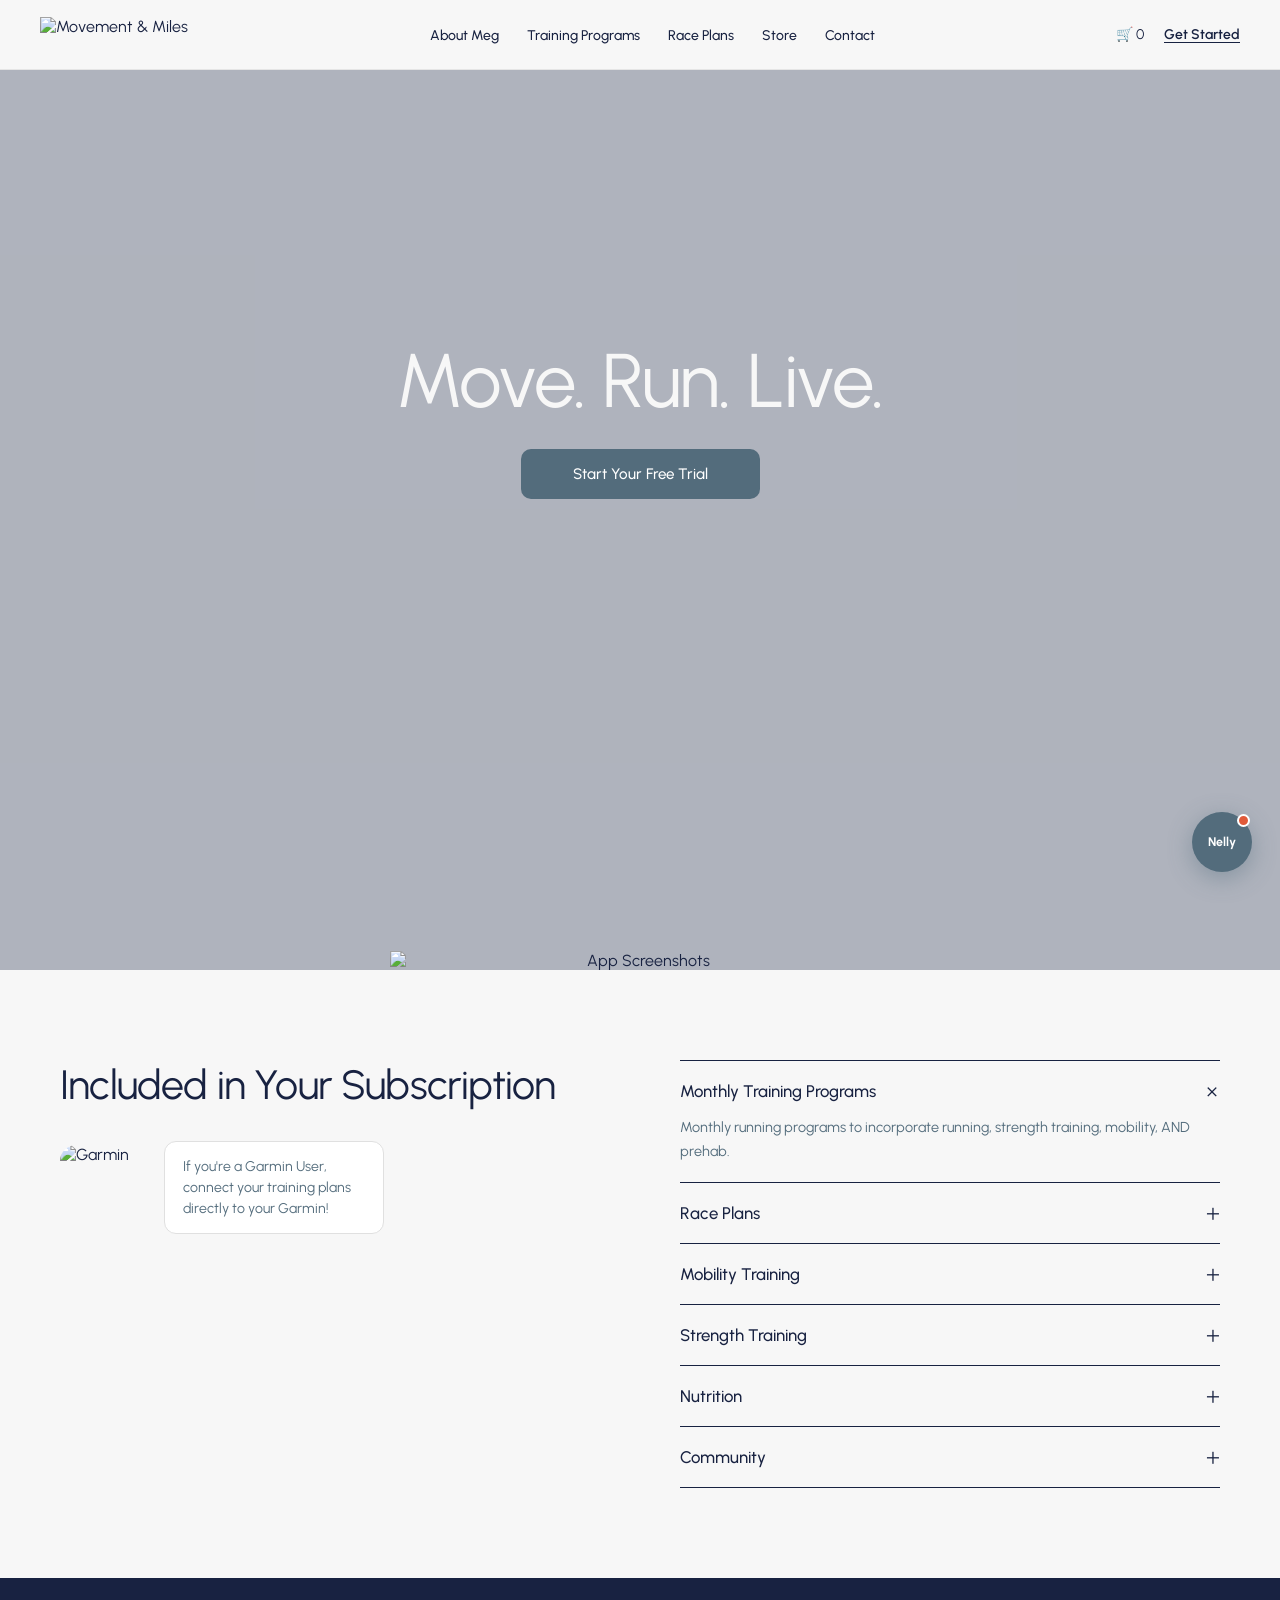
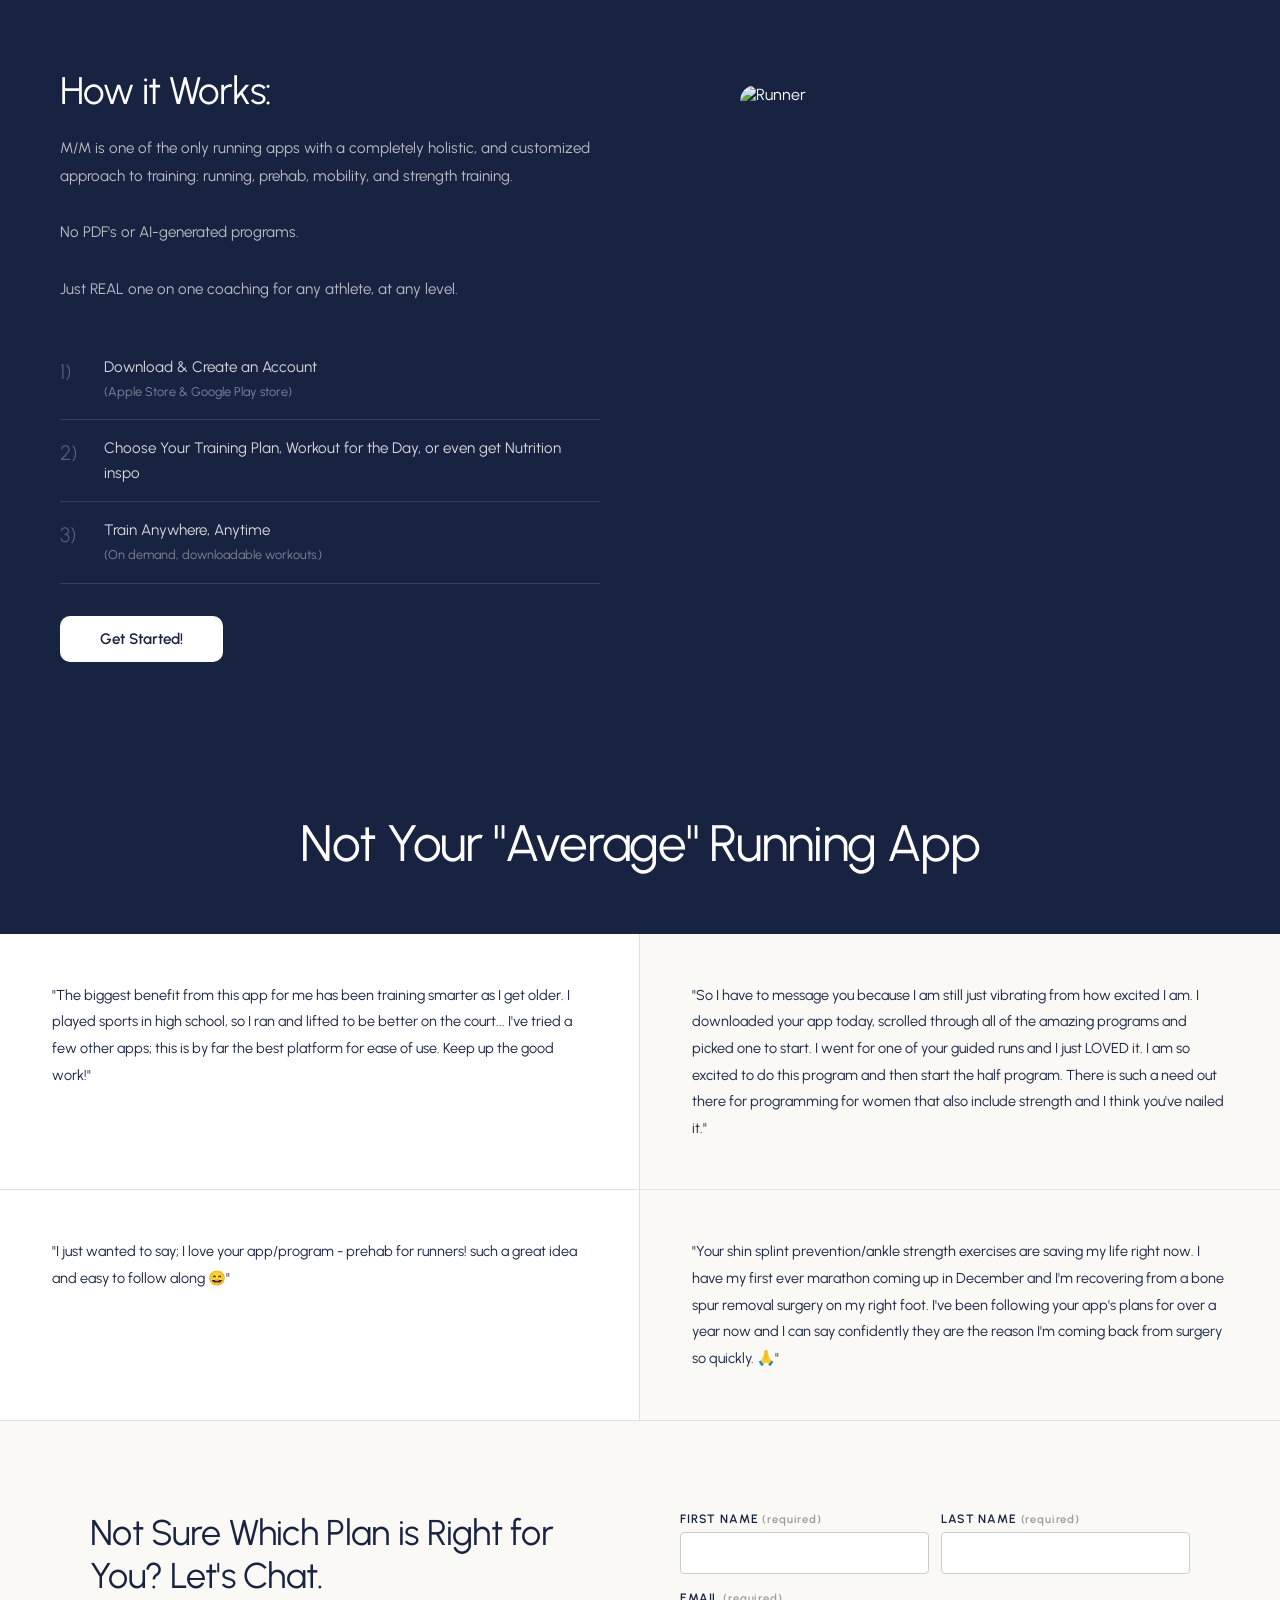
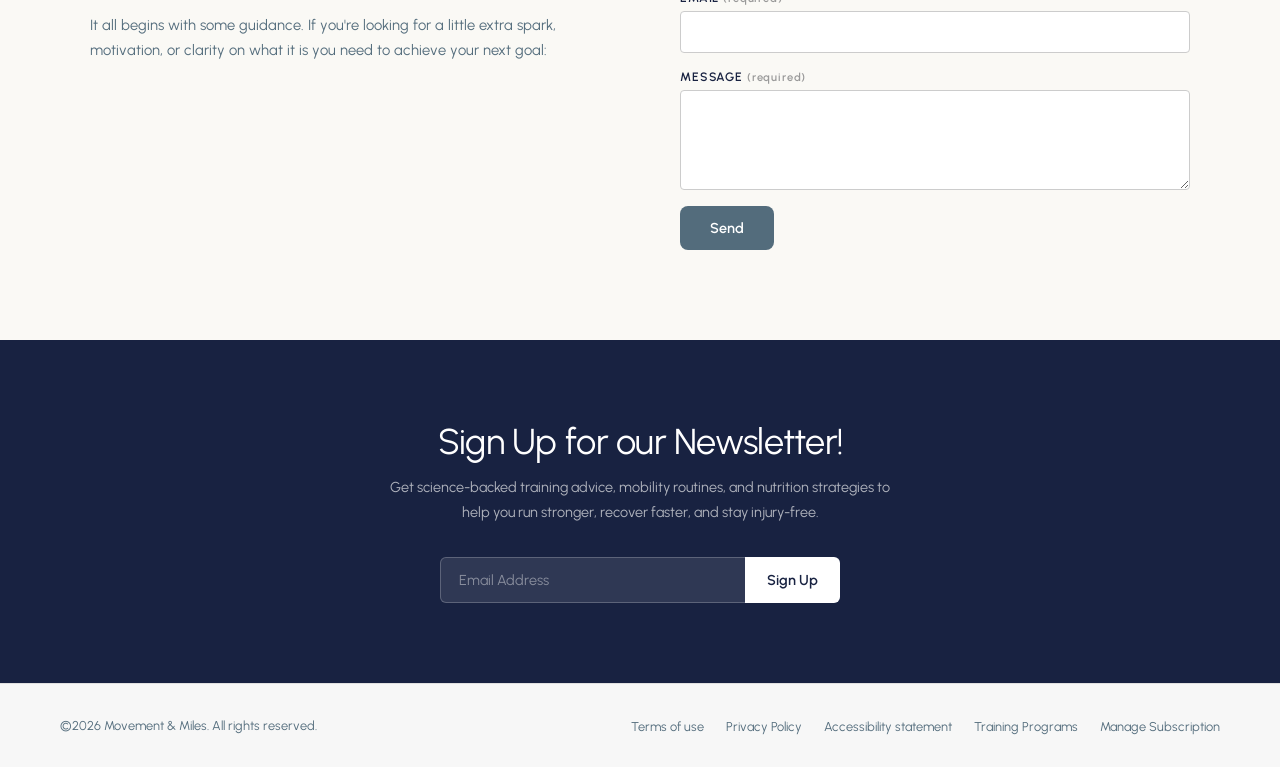
==== commit 94afecbf: "Phase 2: static/index.html — Postgres + admin dashboard" ====
--- a/static/index.html
+++ b/static/index.html
@@ -26,6 +26,7 @@
   </div>
 </nav>
 
+<!-- ═══════════════════════ HOME ═══════════════════════ -->
 <div id="page-home" class="page active">
   <section class="hero">
     <div class="hero-bg"></div>
@@ -123,6 +124,7 @@
   </footer>
 </div>
 
+<!-- ═══════════════════════ ABOUT MEG ═══════════════════════ -->
 <div id="page-about" class="page">
   <div class="about-hero">
     <img class="about-img" src="https://images.squarespace-cdn.com/content/v1/62da6d587c033c22c1b4475a/9f593b9b-c3ca-4504-88ef-0673a444f243/Screenshot+2025-09-16+at+2.07.49+PM.png" alt="Meg" />
@@ -157,6 +159,7 @@
   </footer>
 </div>
 
+<!-- ═══════════════════════ TRAINING PROGRAMS ═══════════════════════ -->
 <div id="page-training" class="page">
   <div class="page-hero">
     <h1>Monthly Training<br>Programs:</h1>
@@ -211,6 +214,7 @@
   </footer>
 </div>
 
+<!-- ═══════════════════════ RACE PLANS ═══════════════════════ -->
 <div id="page-race" class="page">
   <div class="race-page-header">
     <h1>Race Programs</h1>
@@ -245,6 +249,7 @@
   </footer>
 </div>
 
+<!-- ═══════════════════════ STORE ═══════════════════════ -->
 <div id="page-store" class="page">
   <div class="store-header">
     <h1>Explore Our Fitness Store</h1>
@@ -277,6 +282,7 @@
   </footer>
 </div>
 
+<!-- ═══════════════════════ PROGRAM DETAIL ═══════════════════════ -->
 <div id="page-detail" class="page">
   <a class="detail-back" onclick="showPage('training')">← Back to Training Programs</a>
   <div class="detail-hero">
@@ -312,16 +318,17 @@
   </footer>
 </div>
 
+<!-- ═══════════════════════ GET STARTED (ONBOARDING) ═══════════════════════ -->
 <div id="page-get-started" class="page">
   <div class="gs-wrapper">
     <div class="gs-container">
       <div class="gs-header">
-        <h1>Let's Find Your Plan</h1>
-        <p>Chat with Nelly to get a personalized recommendation</p>
+        <h1>Let's Get You Started</h1>
+        <p>Chat with Nelly to find your perfect training plan</p>
       </div>
       <div class="gs-chat">
-        <div id="gs-msgs" class="gs-msgs">
-          <div class="gs-msg bot">Hey! I'm Nelly, and I'm here to help you find the perfect training plan. Let's start with the basics — what's your first name?</div>
+        <div class="gs-msgs" id="gs-msgs">
+          <div class="gs-msg bot">Hey! I'm Nelly, your Movement & Miles guide. I'm going to ask you a few quick questions to find the perfect plan for you. First things first — what's your name?</div>
         </div>
         <div id="gs-typing">
           <div class="tdot"></div><div class="tdot"></div><div class="tdot"></div>
@@ -336,6 +343,7 @@
   </div>
 </div>
 
+<!-- ═══════════════════════ NELLY WIDGET ═══════════════════════ -->
 <div id="nelly-widget">
   <div id="nelly-panel">
     <div class="nelly-header">
@@ -361,10 +369,237 @@
   <div id="nelly-bubble" onclick="toggleNelly()">Nelly<div class="bubble-ping"></div></div>
 </div>
 
-<!-- JS: order matters — programs.js before app.js (app.js references PROGRAMS) -->
+<!-- ═══════════════════════ PROGRAMS DATA ═══════════════════════ -->
 <script src="/static/js/programs.js"></script>
-<script src="/static/js/app.js"></script>
-<script src="/static/js/nelly-widget.js"></script>
+
+<!-- ═══════════════════════ CORE APP JS ═══════════════════════ -->
+<script>
+  var PAGE_PATHS = {
+    home: '/',
+    about: '/about-meg',
+    training: '/training-programs',
+    race: '/race-plans',
+    store: '/store',
+    'get-started': '/get-started',
+    detail: null
+  };
+
+  // --- Page View Tracking ---
+  function trackPageView(pageName) {
+    var path = PAGE_PATHS[pageName] || ('/' + pageName);
+    fetch('/api/page-view', {
+      method: 'POST',
+      headers: { 'Content-Type': 'application/json' },
+      body: JSON.stringify({ page: pageName, path: path, referrer: document.referrer })
+    }).catch(function() {}); // fire-and-forget
+  }
+
+  function showPage(name, skipPush) {
+    document.querySelectorAll('.page').forEach(function(p) { p.classList.remove('active'); });
+    document.querySelectorAll('.nav-links a').forEach(function(a) { a.classList.remove('active'); });
+    document.getElementById('page-' + name).classList.add('active');
+    var link = document.querySelector('.nav-links a[data-page="' + name + '"]');
+    if (link) link.classList.add('active');
+    window.scrollTo(0, 0);
+    initFadeIns();
+    // Auto-hide Nelly widget on get-started page
+    var nellyW = document.getElementById('nelly-widget');
+    if (nellyW) nellyW.style.display = (name === 'get-started') ? 'none' : 'flex';
+    if (!skipPush && PAGE_PATHS[name] !== undefined && PAGE_PATHS[name] !== null) {
+      history.pushState({page: name}, '', PAGE_PATHS[name]);
+    }
+    // Track page view
+    trackPageView(name);
+  }
+
+  function showDetail(slug, skipPush) {
+    var p = PROGRAMS.find(function(x) { return x.slug === slug; });
+    if (!p) return;
+    var tagClass = p.level === 'Beginner' ? 'tag-beginner' : p.level === 'Intermediate' ? 'tag-intermediate' : p.level === 'Advanced' ? 'tag-advanced' : 'tag-all';
+    var imgEl = document.getElementById('detail-img');
+    if (p.img) { imgEl.src = p.img; imgEl.style.display = 'block'; }
+    else { imgEl.style.display = 'none'; }
+    document.getElementById('detail-title').textContent = p.title;
+    var tagEl = document.getElementById('detail-tag');
+    tagEl.textContent = p.level;
+    tagEl.className = 'tag ' + tagClass;
+    document.getElementById('detail-duration').textContent = p.duration;
+    document.getElementById('detail-weekly').innerHTML = '<strong>Each week has:</strong> ' + p.weekly;
+    document.getElementById('detail-desc').textContent = p.desc;
+    document.getElementById('detail-equip').innerHTML = '<strong>Equipment needed:</strong> ' + p.equip;
+    showPage('detail', true);
+    if (!skipPush) history.pushState({page: 'detail', slug: slug}, '', '/' + slug);
+    trackPageView('detail:' + slug);
+  }
+
+  function toggleAcc(header) {
+    var item = header.parentElement;
+    var wasOpen = item.classList.contains('open');
+    document.querySelectorAll('.accordion-item').forEach(function(i) { i.classList.remove('open'); });
+    if (!wasOpen) item.classList.add('open');
+  }
+
+  function toggleNelly() {
+    document.getElementById('nelly-panel').classList.toggle('open');
+    document.querySelector('.bubble-ping').style.display = 'none';
+  }
+
+  // --- Widget Nelly Chat ---
+  var NELLY_API = '/api/chat';
+  var nellyHistory = [];
+  var pageMap = {
+    'training programs': 'training',
+    'training': 'training',
+    'race plans': 'race',
+    'race': 'race',
+    'store': 'store',
+    'home': 'home'
+  };
+
+  function renderBotText(text, container) {
+    var parts = text.split(/\[\[page:([^\]]+)\]\]/g);
+    for (var i = 0; i < parts.length; i++) {
+      if (i % 2 === 0) {
+        if (parts[i]) container.appendChild(document.createTextNode(parts[i]));
+      } else {
+        var pageName = parts[i];
+        var pageKey = pageMap[pageName.toLowerCase()] || 'home';
+        var a = document.createElement('a');
+        a.textContent = pageName;
+        a.href = '#';
+        a.className = 'nelly-link';
+        a.setAttribute('data-page', pageKey);
+        a.onclick = function(e) {
+          e.preventDefault();
+          var pg = this.getAttribute('data-page');
+          toggleNelly();
+          showPage(pg);
+        };
+        container.appendChild(a);
+      }
+    }
+  }
+
+  function parseButtons(text) {
+    var match = text.match(/\[([^\]]+)\]\s*$/);
+    if (!match) return { text: text, buttons: [] };
+    var cleanText = text.replace(/\[([^\]]+)\]\s*$/, '').trim();
+    var inner = match[1];
+    if (inner.indexOf('|') === -1) return { text: text, buttons: [] };
+    var buttons = inner.split('|').map(function(b) { return b.trim(); });
+    return { text: cleanText, buttons: buttons };
+  }
+
+  function addBotMessage(text) {
+    var msgs = document.getElementById('nelly-msgs');
+    var parsed = parseButtons(text);
+    var b = document.createElement('div');
+    b.className = 'nmsg bot';
+    renderBotText(parsed.text, b);
+    msgs.appendChild(b);
+    if (parsed.buttons.length > 0) {
+      var btnRow = document.createElement('div');
+      btnRow.className = 'nelly-buttons';
+      parsed.buttons.forEach(function(label) {
+        var btn = document.createElement('button');
+        btn.className = 'nelly-qr';
+        btn.textContent = label;
+        btn.onclick = function() {
+          btnRow.remove();
+          sendMsgText(label);
+        };
+        btnRow.appendChild(btn);
+      });
+      msgs.appendChild(btnRow);
+    }
+    msgs.scrollTop = msgs.scrollHeight;
+  }
+
+  function sendMsgText(text) {
+    var msgs = document.getElementById('nelly-msgs');
+    var typing = document.getElementById('nelly-typing');
+    var u = document.createElement('div');
+    u.className = 'nmsg user';
+    u.textContent = text;
+    msgs.appendChild(u);
+    msgs.scrollTop = msgs.scrollHeight;
+    nellyHistory.push({ role: 'user', content: text });
+    typing.classList.add('show');
+    msgs.scrollTop = msgs.scrollHeight;
+    fetch(NELLY_API, {
+      method: 'POST',
+      headers: { 'Content-Type': 'application/json' },
+      body: JSON.stringify({ message: text, history: nellyHistory.slice(0, -1) })
+    }).then(function(res) {
+      typing.classList.remove('show');
+      if (!res.ok) throw new Error('Server error: ' + res.status);
+      return res.json();
+    }).then(function(data) {
+      var reply = data.reply || "Sorry, couldn't connect right now. Try again!";
+      nellyHistory.push({ role: 'assistant', content: reply });
+      addBotMessage(reply);
+    }).catch(function(err) {
+      typing.classList.remove('show');
+      var b = document.createElement('div');
+      b.className = 'nmsg bot';
+      b.textContent = 'Having trouble connecting right now. Try again in a moment!';
+      msgs.appendChild(b);
+      msgs.scrollTop = msgs.scrollHeight;
+      console.error('Nelly error:', err);
+    });
+  }
+
+  function sendMsg() {
+    var input = document.getElementById('nelly-input');
+    var text = input.value.trim();
+    if (!text) return;
+    input.value = '';
+    sendMsgText(text);
+  }
+
+  function initFadeIns() {
+    var obs = new IntersectionObserver(function(entries) {
+      entries.forEach(function(e) { if (e.isIntersecting) e.target.classList.add('visible'); });
+    }, { threshold: 0.08 });
+    document.querySelectorAll('.page.active .fade-in:not(.visible)').forEach(function(el) { obs.observe(el); });
+  }
+  initFadeIns();
+
+  // URL-based routing on page load
+  (function() {
+    var path = window.location.pathname.replace(/^\/+|\/+$/g, '');
+    if (!path || path === 'home') { trackPageView('home'); return; }
+    var pathToPage = {
+      'about-meg': 'about',
+      'training-programs': 'training',
+      'race-plans': 'race',
+      'store': 'store',
+      'get-started': 'get-started'
+    };
+    if (pathToPage[path]) {
+      showPage(pathToPage[path], true);
+    } else {
+      var prog = PROGRAMS.find(function(p) { return p.slug === path; });
+      if (prog) showDetail(path, true);
+    }
+  })();
+
+  // Back/forward button support
+  window.addEventListener('popstate', function(e) {
+    if (e.state && e.state.page) {
+      if (e.state.page === 'detail' && e.state.slug) {
+        showDetail(e.state.slug, true);
+      } else {
+        showPage(e.state.page, true);
+      }
+    } else {
+      showPage('home', true);
+    }
+  });
+</script>
+
+<!-- ═══════════════════════ ONBOARDING CHAT JS ═══════════════════════ -->
 <script src="/static/js/onboard.js"></script>
+
 </body>
 </html>
--- a/static/css/styles.css
+++ b/static/css/styles.css
@@ -210,6 +210,33 @@
 .detail-cta-box h3 { color:var(--white); font-weight:400; font-size:1.2rem; margin-bottom:6px; }
 .detail-cta-box p { color:rgba(247,247,247,.65); font-size:.88rem; margin-bottom:18px; }
 
+/* ── GET STARTED / ONBOARDING PAGE ── */
+.gs-wrapper { min-height:100vh; background:linear-gradient(160deg,#182241 0%,#2a3a5c 40%,#536c7c 100%); display:flex; flex-direction:column; align-items:center; justify-content:center; padding:40px 20px; }
+.gs-container { width:100%; max-width:520px; display:flex; flex-direction:column; gap:20px; }
+.gs-header { text-align:center; margin-bottom:8px; }
+.gs-header h1 { font-size:clamp(24px,4vw,36px); font-weight:400; color:var(--white); letter-spacing:-.02em; margin-bottom:6px; }
+.gs-header p { font-size:.88rem; color:rgba(247,247,247,.6); }
+.gs-chat { background:var(--white); border-radius:16px; overflow:hidden; box-shadow:0 20px 60px rgba(0,0,0,.25); display:flex; flex-direction:column; max-height:60vh; min-height:380px; }
+.gs-msgs { flex:1; overflow-y:auto; padding:18px; display:flex; flex-direction:column; gap:10px; background:var(--bg); }
+.gs-msg { max-width:86%; padding:11px 15px; border-radius:12px; font-size:.88rem; line-height:1.65; }
+.gs-msg.bot { background:var(--white); border:1px solid var(--border); color:var(--text); align-self:flex-start; border-radius:4px 12px 12px 12px; }
+.gs-msg.user { background:var(--navy); color:var(--white); align-self:flex-end; border-radius:12px 4px 12px 12px; }
+#gs-typing { display:none; align-self:flex-start; background:var(--white); border:1px solid var(--border); border-radius:4px 12px 12px 12px; padding:11px 16px; gap:4px; align-items:center; }
+#gs-typing.show { display:flex; }
+.gs-input-row { display:flex; gap:8px; padding:12px 14px; border-top:1px solid var(--border); background:var(--white); }
+#gs-input { flex:1; border:1px solid var(--border); border-radius:8px; padding:10px 13px; font-family:'Urbanist',sans-serif; font-size:.88rem; color:var(--text); outline:none; background:var(--bg); transition:border-color .2s; }
+#gs-input:focus { border-color:var(--navy-mid); }
+#gs-input::placeholder { color:var(--muted); }
+#gs-send { background:var(--navy); color:var(--white); border:none; border-radius:8px; padding:10px 16px; font-size:.88rem; cursor:pointer; transition:background .2s; }
+#gs-send:hover { background:var(--btn-hover); }
+.gs-buttons { display:flex; flex-wrap:wrap; gap:6px; align-self:flex-start; max-width:90%; margin-top:2px; }
+.gs-qr { background:var(--white); border:1.5px solid var(--navy); color:var(--navy); padding:8px 16px; border-radius:18px; font-family:'Urbanist',sans-serif; font-size:.82rem; font-weight:600; cursor:pointer; transition:all .2s; line-height:1.3; }
+.gs-qr:hover { background:var(--navy); color:var(--white); transform:translateY(-1px); }
+.gs-thank-you { text-align:center; padding:60px 30px; }
+.gs-thank-you h2 { color:var(--navy); font-size:1.5rem; font-weight:500; margin-bottom:12px; }
+.gs-thank-you p { color:var(--muted); font-size:.92rem; line-height:1.7; margin-bottom:24px; }
+.gs-powered { text-align:center; font-size:.65rem; color:var(--muted); padding:6px; background:var(--white); letter-spacing:.04em; }
+
 /* ── RESPONSIVE ── */
 @media(max-width:768px) {
   .about-hero, .detail-hero { grid-template-columns:1fr; gap:30px; padding:40px 24px; }
